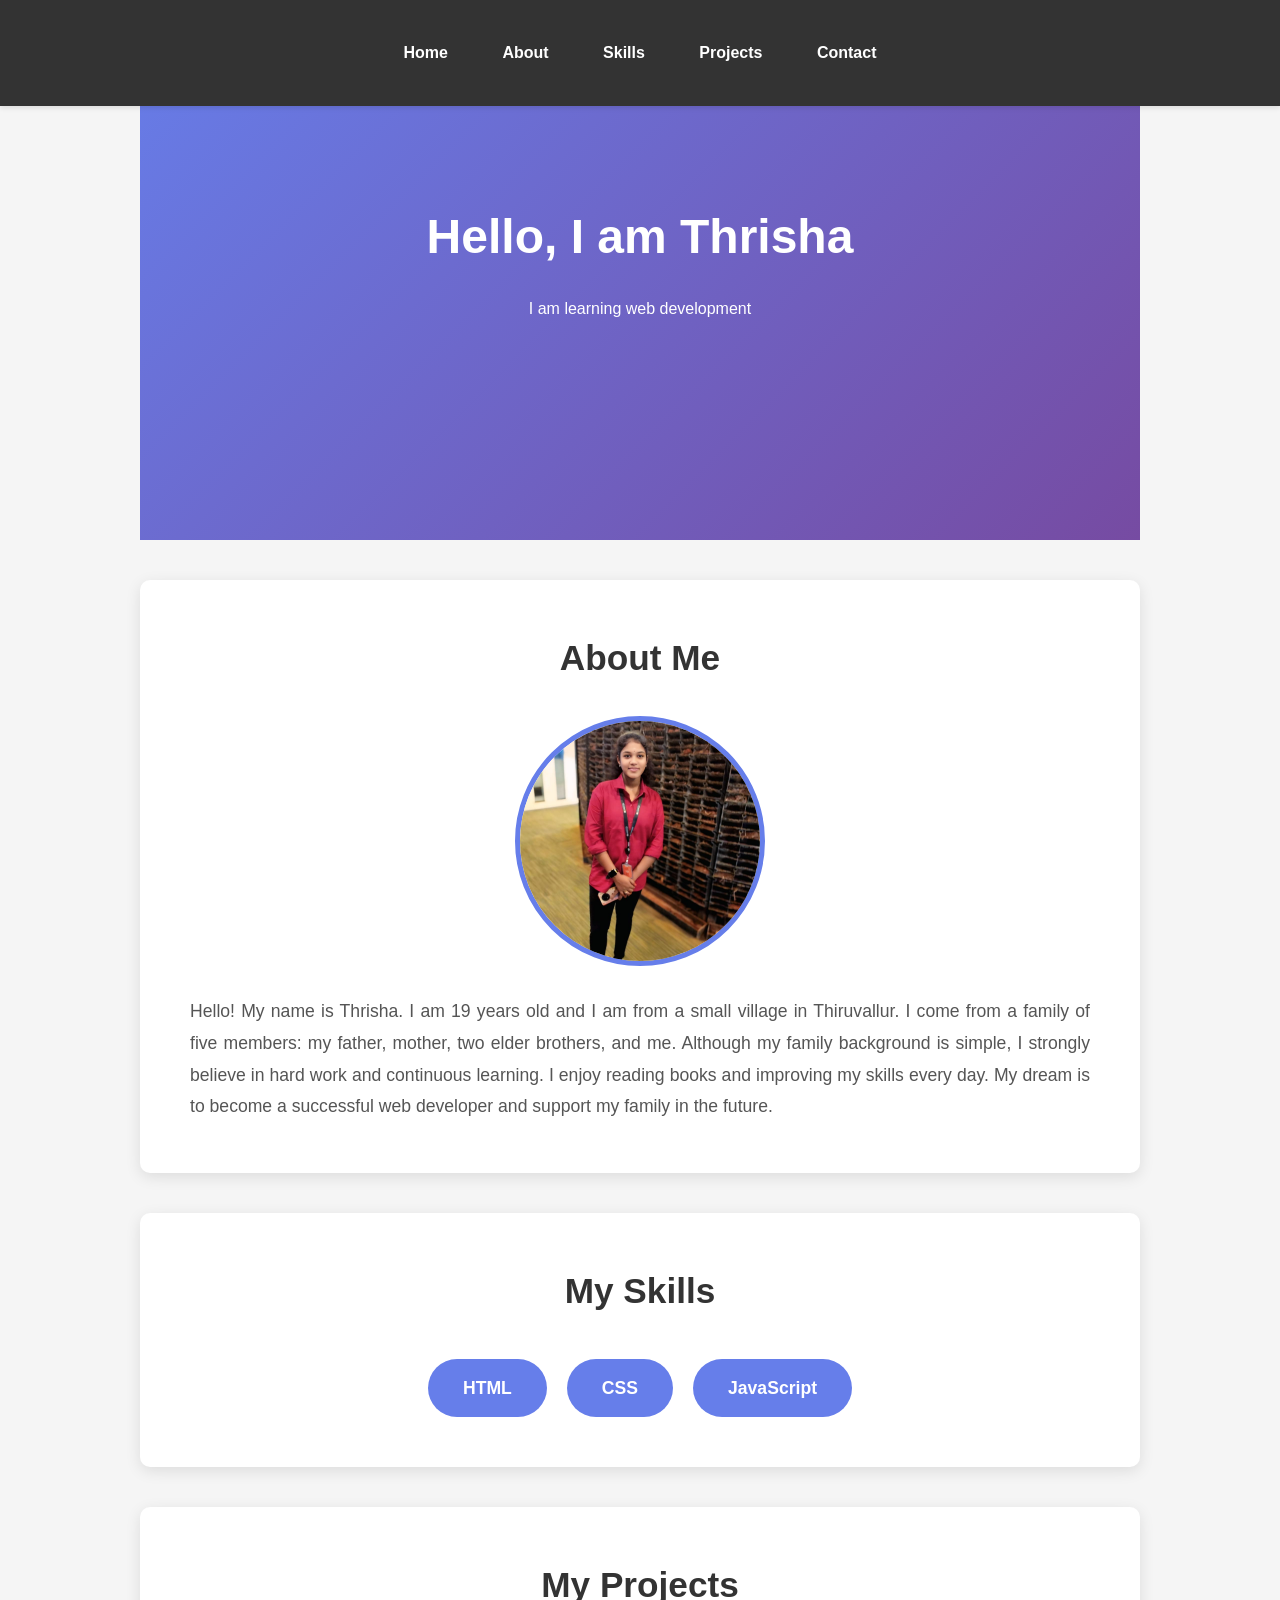
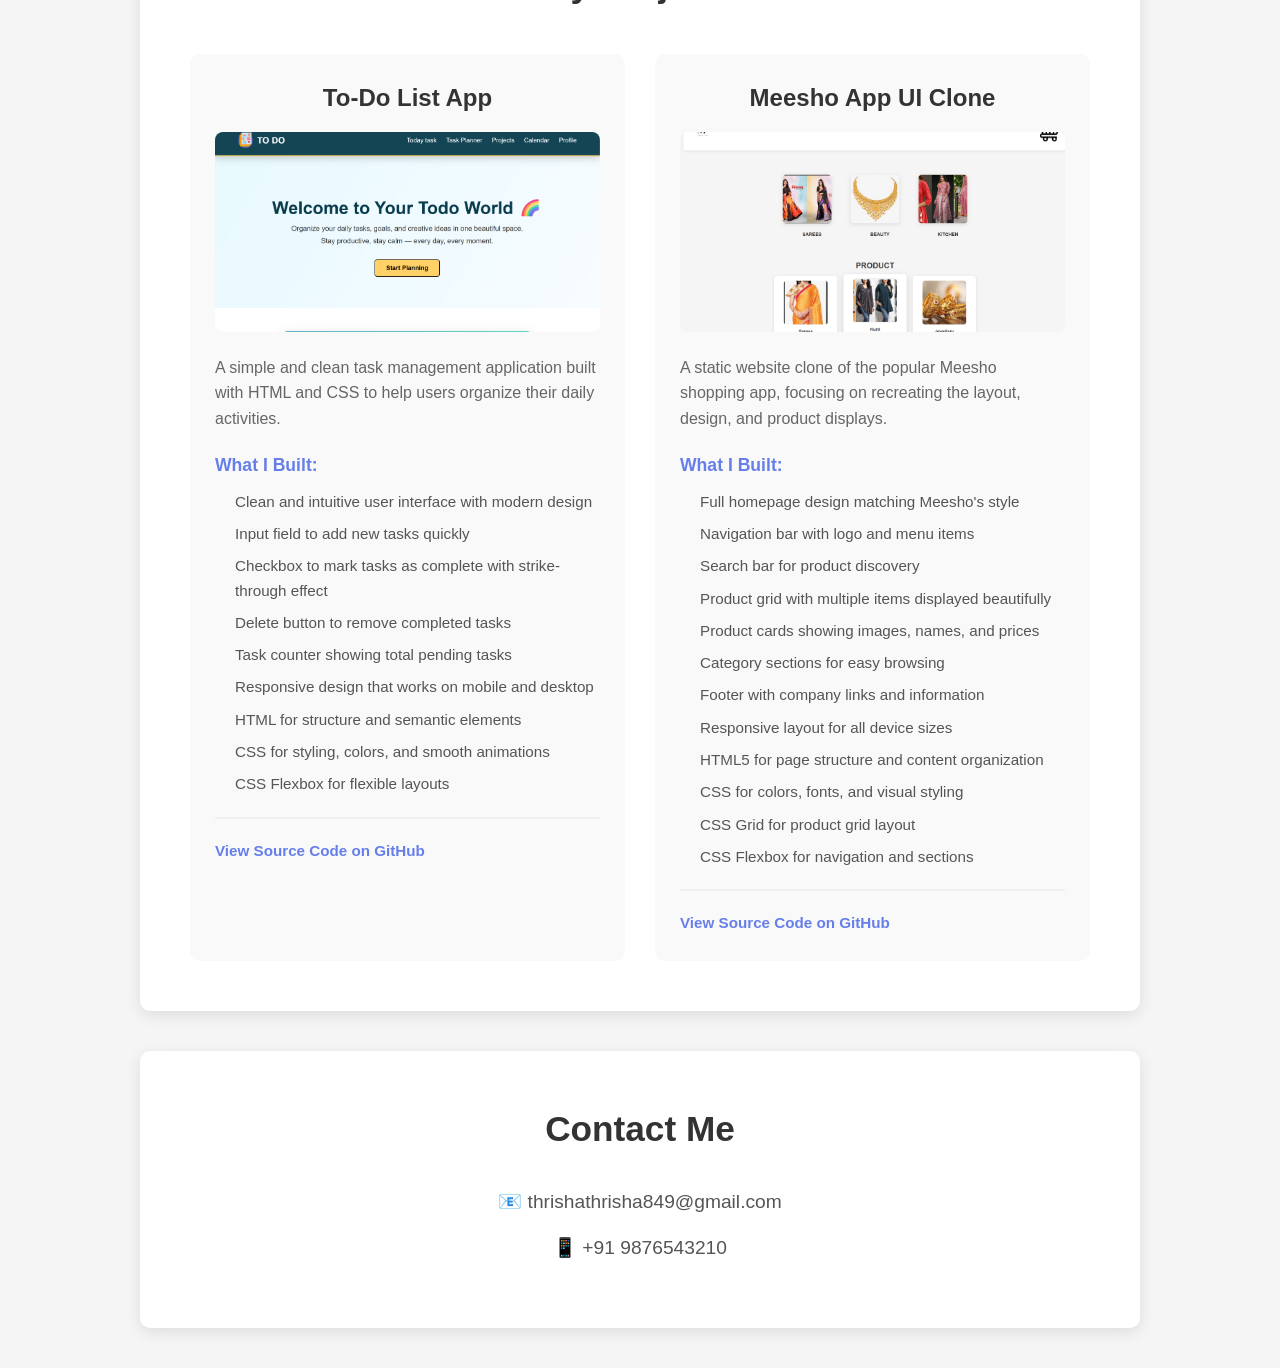
==== index.html @ 31a0c490 "first commit" ====
<!DOCTYPE html>
<html lang="en">
  <head>
    <meta charset="UTF-8" />
    <meta name="viewport" content="width=device-width, initial-scale=1.0" />
    <title>Thrisha's Portfolio</title>
    <link rel="stylesheet" href="./style.css" />
  </head>
  <body>
    <nav>
      <a href="#home">Home</a>
      <a href="#about">About</a>
      <a href="#skills">Skills</a>
      <a href="#projects">Projects</a>
      <a href="#contact">Contact</a>
    </nav>

    <section id="home">
      <h1>Hello, I am Thrisha</h1>
      <p>I am learning web development</p>
    </section>

    <section id="about">
      <h2>About Me</h2>
      <img class="image" src="./images/image.jpeg" alt="Thrisha's photo" />
      <p>
        Hello! My name is Thrisha. I am 19 years old and I am from a small
        village in Thiruvallur. I come from a family of five members: my father,
        mother, two elder brothers, and me. Although my family background is
        simple, I strongly believe in hard work and continuous learning. I enjoy
        reading books and improving my skills every day. My dream is to become a
        successful web developer and support my family in the future.
      </p>
    </section>

    <section id="skills">
      <h2>My Skills</h2>
      <div class="skills-box">
        <div class="skill">HTML</div>
        <div class="skill">CSS</div>
        <div class="skill">JavaScript</div>
      </div>
    </section>

    <section id="projects">
      <h2>My Projects</h2>
      <div class="projects-container">
        <div class="project-card">
          <h3>To-Do List App</h3>
          <img src="./images/project2.png" alt="To-Do List App" />
          <p>
            A simple and clean task management application built with HTML and
            CSS to help users organize their daily activities.
          </p>

          <div class="project-description">
            <h4>What I Built:</h4>
            <ul>
              <li>Clean and intuitive user interface with modern design</li>
              <li>Input field to add new tasks quickly</li>
              <li>
                Checkbox to mark tasks as complete with strike-through effect
              </li>
              <li>Delete button to remove completed tasks</li>
              <li>Task counter showing total pending tasks</li>
              <li>Responsive design that works on mobile and desktop</li>

              <li>HTML for structure and semantic elements</li>
              <li>CSS for styling, colors, and smooth animations</li>
              <li>CSS Flexbox for flexible layouts</li>
            </ul>
          </div>

          <div class="project-links">
            <a
              href="https://github.com/thrishathrisha849-cyber/Project-TODO-list.git"
              target="_blank"
            >
              View Source Code on GitHub</a
            >
          </div>
        </div>

        <div class="project-card">
          <h3>Meesho App UI Clone</h3>
          <img src="./images/project3.png" alt="Meesho App UI Clone" />
          <p>
            A static website clone of the popular Meesho shopping app, focusing
            on recreating the layout, design, and product displays.
          </p>

          <div class="project-description">
            <h4>What I Built:</h4>
            <ul>
              <li>Full homepage design matching Meesho's style</li>
              <li>Navigation bar with logo and menu items</li>
              <li>Search bar for product discovery</li>
              <li>Product grid with multiple items displayed beautifully</li>
              <li>Product cards showing images, names, and prices</li>
              <li>Category sections for easy browsing</li>
              <li>Footer with company links and information</li>
              <li>Responsive layout for all device sizes</li>
              <li>HTML5 for page structure and content organization</li>
              <li>CSS for colors, fonts, and visual styling</li>
              <li>CSS Grid for product grid layout</li>
              <li>CSS Flexbox for navigation and sections</li>
            </ul>
          </div>

          <div class="project-links">
            <a
              href="https://github.com/thrishathrisha849-cyber/static-webpage.git"
              target="_blank"
            >
              View Source Code on GitHub</a
            >
          </div>
        </div>
      </div>
    </section>

    <section id="contact">
      <h2>Contact Me</h2>
      <p>📧 thrishathrisha849@gmail.com</p>
      <p>📱 +91 9876543210</p>
    </section>
  </body>
</html>
---- style.css ----
* {
  margin: 0;
  padding: 0;
  box-sizing: border-box;
  scroll-behavior: smooth;
}

body {
  font-family: Arial, sans-serif;
  background-color: #f5f5f5;
  color: #333;
  line-height: 1.6;
}

nav {
  background-color: #333;
  padding: 40px 0;
  position: fixed;
  top: 0;
  width: 100%;
  z-index: 1000;
  text-align: center;
  box-shadow: 0 2px 5px rgba(0, 0, 0, 0.1);
}

nav a {
  color: #fff;
  margin: 0 25px;
  text-decoration: none;
  font-weight: 600;
  font-size: 16px;
  transition: color 0.3s;
}

nav a:hover {
  color: #4caf50;
}

section {
  padding: 80px 20px;
  max-width: 1000px;
  margin: 0 auto;
}

#home {
  min-height: 60vh;
  display: flex;
  flex-direction: column;
  justify-content: center;
  align-items: center;
  text-align: center;
  background: linear-gradient(135deg, #667eea 0%, #764ba2 100%);
  color: white;
  margin-top: 0;
  padding-top: 60px;
}

#home h1 {
  font-size: 3rem;
  margin-bottom: 20px;
}

#about {
  background: white;
  border-radius: 10px;
  padding: 50px;
  margin-top: 40px;
  box-shadow: 0 4px 15px rgba(0, 0, 0, 0.1);
}

#about h2 {
  font-size: 2.2rem;
  color: #333;
  margin-bottom: 30px;
  text-align: center;
}

.image {
  width: 250px;
  height: 250px;
  border-radius: 50%;
  object-fit: cover;
  display: block;
  margin: 0 auto 30px;
  border: 5px solid #667eea;
}

#about p {
  font-size: 1.1rem;
  color: #555;
  text-align: justify;
  line-height: 1.8;
}

#skills {
  background: white;
  border-radius: 10px;
  padding: 50px;
  margin-top: 40px;
  text-align: center;
  box-shadow: 0 4px 15px rgba(0, 0, 0, 0.1);
}

#skills h2 {
  font-size: 2.2rem;
  color: #333;
  margin-bottom: 40px;
}

.skills-box {
  display: flex;
  gap: 20px;
  justify-content: center;
  flex-wrap: wrap;
}

.skill {
  background: #667eea;
  color: white;
  padding: 15px 35px;
  border-radius: 30px;
  font-size: 1.1rem;
  font-weight: 600;
  transition: transform 0.3s;
}

.skill:hover {
  transform: translateY(-5px);
  background: #764ba2;
}

#projects {
  background: white;
  border-radius: 10px;
  padding: 50px;
  margin-top: 40px;
  box-shadow: 0 4px 15px rgba(0, 0, 0, 0.1);
}

#projects h2 {
  font-size: 2.2rem;
  color: #333;
  margin-bottom: 40px;
  text-align: center;
}

.projects-container {
  display: grid;
  grid-template-columns: repeat(auto-fit, minmax(300px, 1fr));
  gap: 30px;
}

.project-card {
  background: #f9f9f9;
  padding: 25px;
  border-radius: 10px;
  text-align: center;
  transition: transform 0.3s, box-shadow 0.3s;
}

.project-card:hover {
  transform: translateY(-10px);
  box-shadow: 0 8px 20px rgba(0, 0, 0, 0.15);
}

.project-card h3 {
  font-size: 1.5rem;
  color: #333;
  margin-bottom: 15px;
}

.project-card img {
  width: 100%;
  height: 200px;
  object-fit: cover;
  border-radius: 8px;
  margin-bottom: 15px;
}

.project-card p {
  color: #666;
  font-size: 1rem;
  margin-bottom: 15px;
  line-height: 1.6;
  text-align: left;
}

.project-description {
  text-align: left;
  margin-top: 20px;
}

.project-description h4 {
  color: #667eea;
  font-size: 1.1rem;
  margin-bottom: 10px;
  margin-top: 15px;
}

.project-description ul {
  list-style: none;
  padding: 0;
  margin-bottom: 15px;
}

.project-description ul li {
  color: #555;
  font-size: 0.95rem;
  margin-bottom: 8px;
  padding-left: 20px;
  position: relative;
}

.project-description ul li::before {
  /* content: "✓"; */
  color: #667eea;
  font-weight: bold;
  position: absolute;
  left: 0;
}

.project-links {
  display: flex;
  gap: 20px;
  margin-top: 20px;
  padding-top: 20px;
  border-top: 2px solid #f0f0f0;
}

.project-links a {
  color: #667eea;
  text-decoration: none;
  font-weight: 600;
  font-size: 0.95rem;
  transition: color 0.3s;
}

.project-links a:hover {
  color: #764ba2;
}

#contact {
  background: white;
  border-radius: 10px;
  padding: 50px;
  margin-top: 40px;
  margin-bottom: 40px;
  text-align: center;
  box-shadow: 0 4px 15px rgba(0, 0, 0, 0.1);
}

#contact h2 {
  font-size: 2.2rem;
  color: #333;
  margin-bottom: 30px;
}

#contact p {
  font-size: 1.2rem;
  color: #555;
  margin: 15px 0;
}

@media (max-width: 768px) {
  #home h1 {
    font-size: 2rem;
  }

  #home p {
    font-size: 1.1rem;
  }

  .image {
    width: 200px;
    height: 200px;
  }

  section {
    padding: 60px 15px;
  }

  #about,
  #skills,
  #projects,
  #contact {
    padding: 30px 20px;
  }

  nav a {
    margin: 0 10px;
    font-size: 14px;
  }

  .projects-container {
    grid-template-columns: 1fr;
  }
}
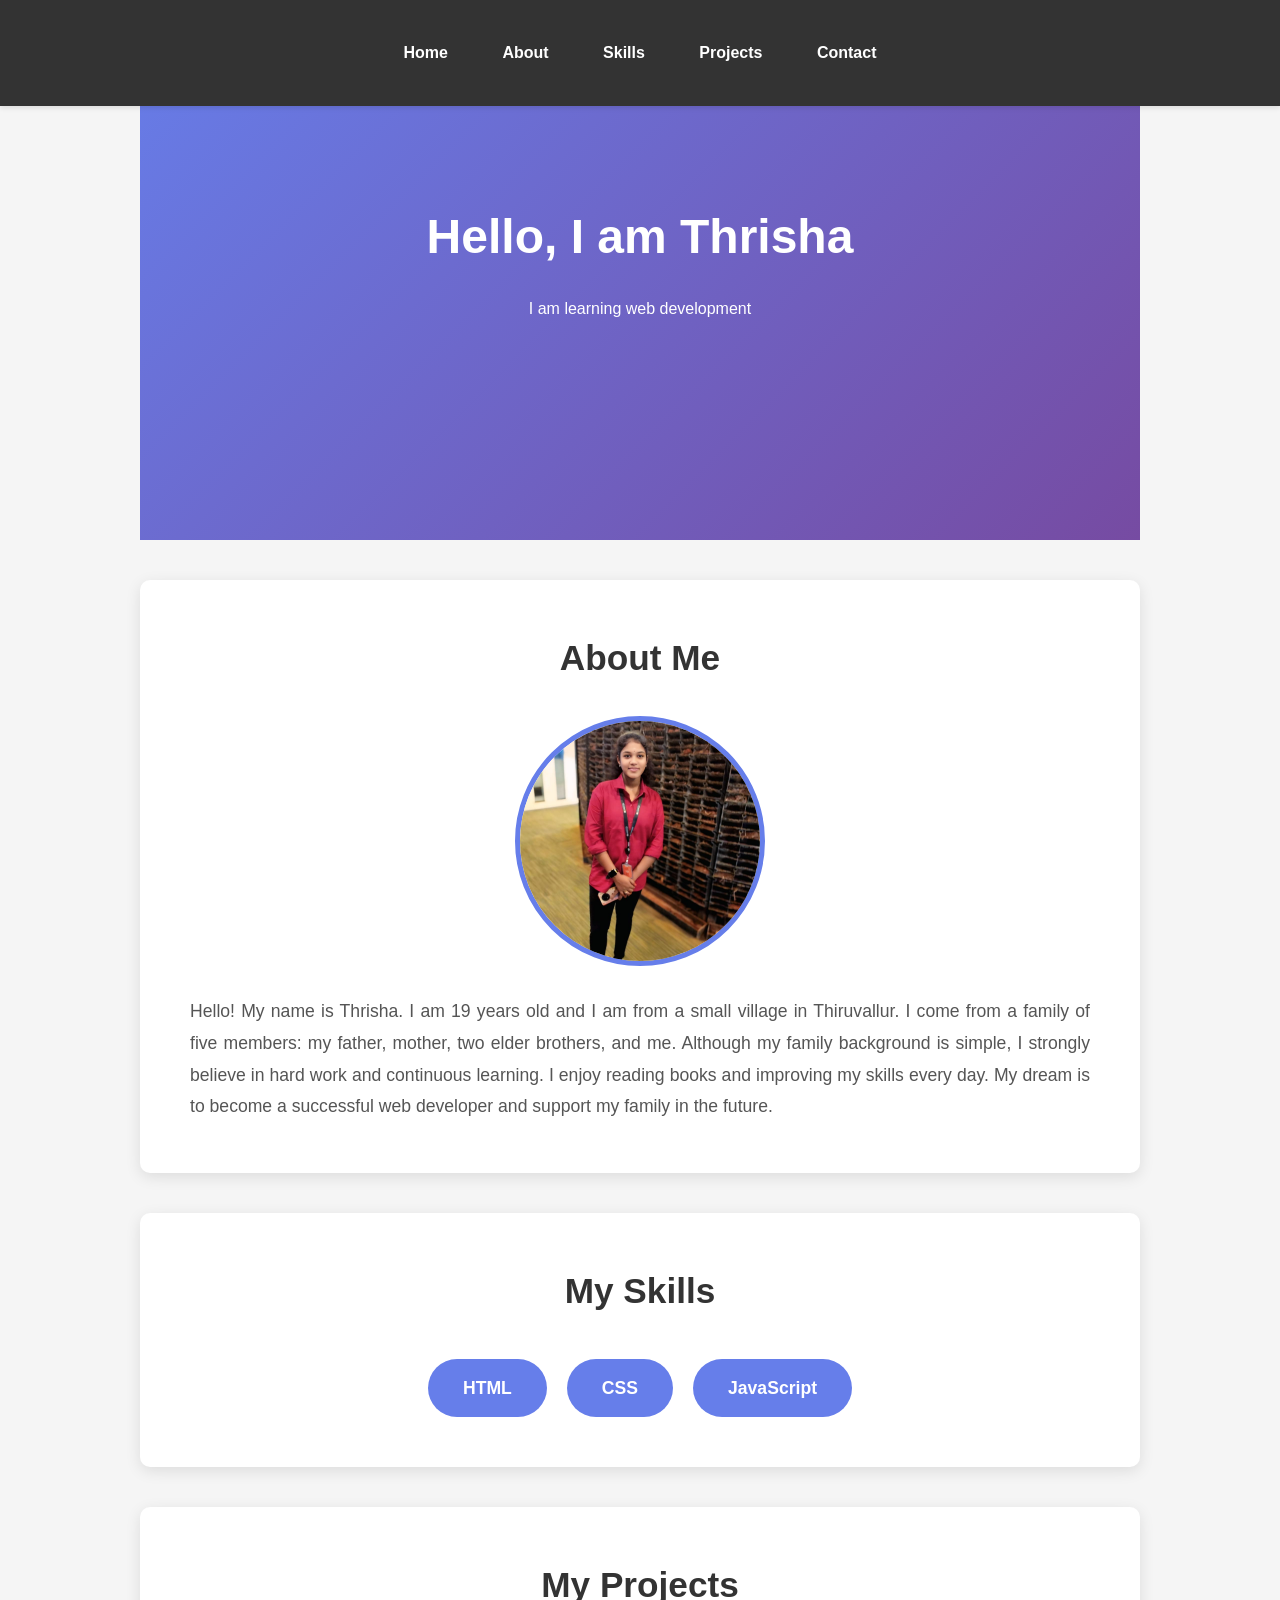
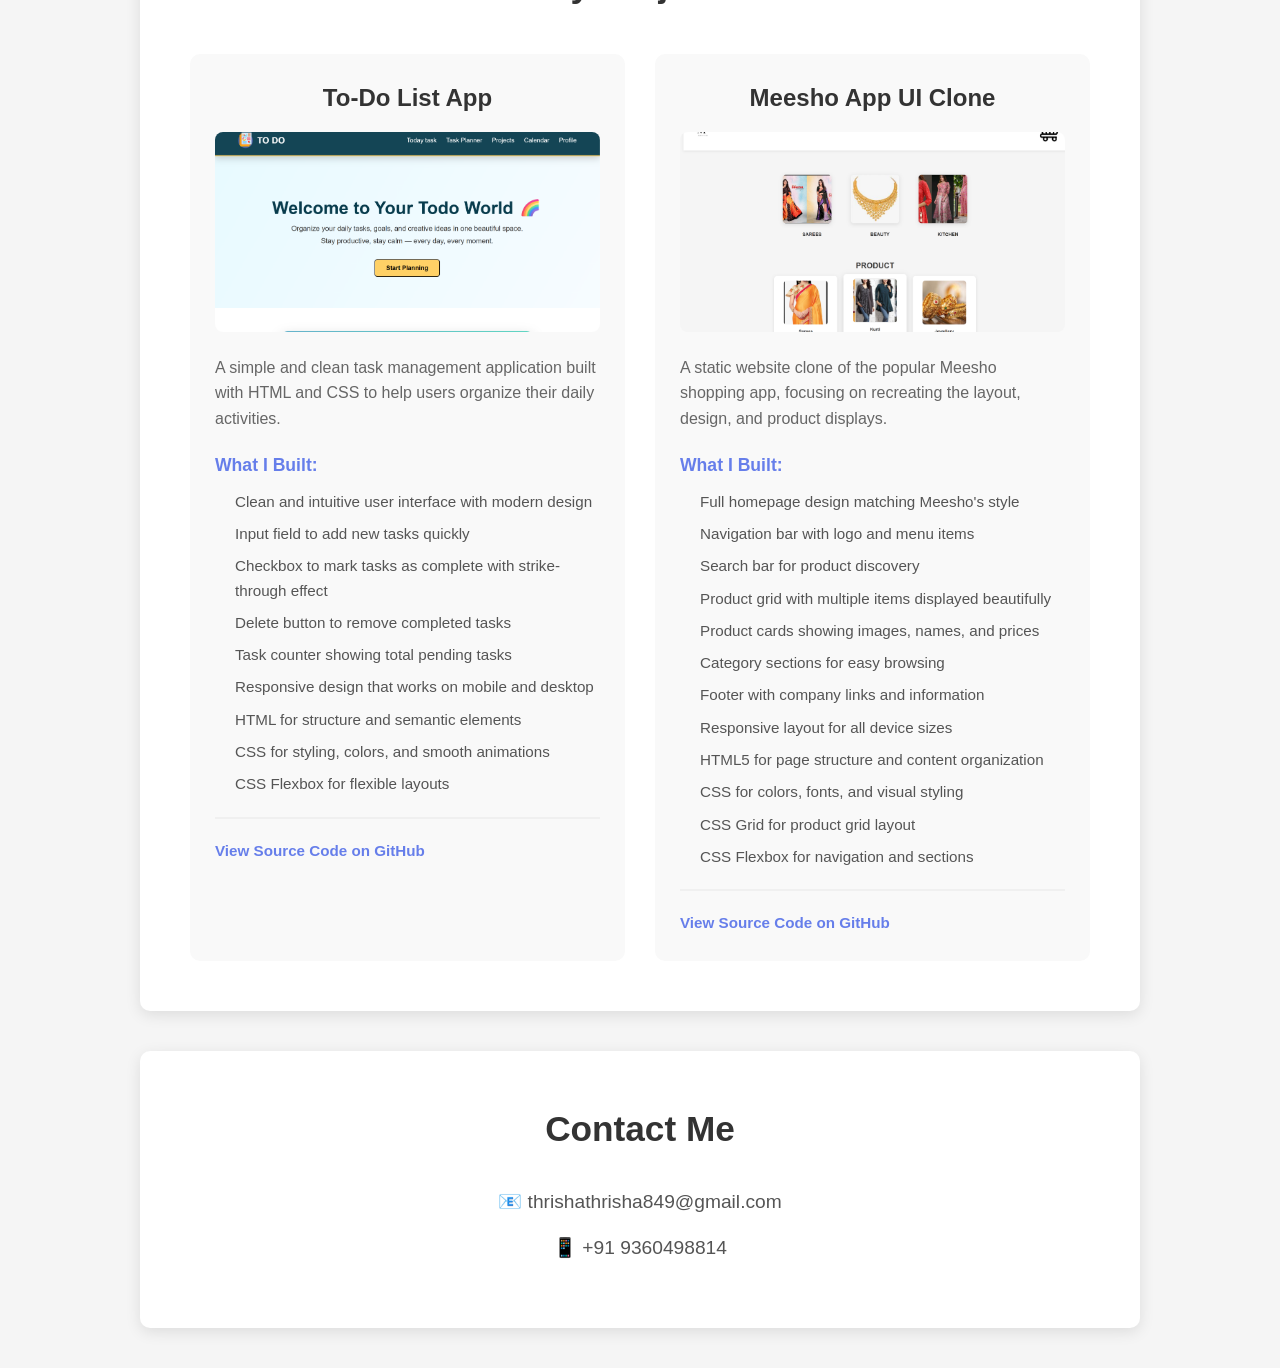
==== commit 8ca6cf01: "path changing in other folder" ====
--- a/index.html
+++ b/index.html
@@ -122,7 +122,7 @@
     <section id="contact">
       <h2>Contact Me</h2>
       <p>📧 thrishathrisha849@gmail.com</p>
-      <p>📱 +91 9876543210</p>
+      <p>📱 +91 9360498814</p>
     </section>
   </body>
 </html>
--- a/style.css
+++ b/style.css
@@ -1,3 +1,111 @@
+/* 
+body {
+  font-family: Arial, sans-serif;
+  background-color: #f2f2f2;
+  margin: 0;
+  padding-top: 90px;
+  text-align: center;
+  color: #333;
+}
+
+
+nav {
+  background-color: #2f2f2f;
+  padding: 40px 0;
+  position: fixed;
+  top: 0;
+  width: 100%;
+}
+
+nav a {
+  color: #ffffff;
+  margin: 0 15px;
+  text-decoration: none;
+  font-weight: bold;
+}
+
+nav a:hover {
+  color: #dddddd;
+}
+
+  
+.image{
+border-radius:20px;
+height:200px ;
+}
+
+section {
+  background-color: #ffffff;
+  margin: 40px auto;
+  padding: 30px;
+  width: 80%;
+  border-radius: 8px;
+  box-shadow: 0 4px 10px rgba(0,0,0,0.1);
+}
+
+h1, h2 {
+  color: #222;
+}
+
+.skills-box {
+  display: flex;
+  justify-content: center;
+  gap: 15px;
+  margin-top: 20px;
+}
+
+.skill {
+  background-color: #e0e0e0;
+  padding: 10px 20px;
+  border-radius: 20px;
+  font-weight: bold;
+}
+
+ button a{
+ text-decoration: none;
+ color:white;
+  
+}
+button{
+  background-color: black;
+  padding: 15px;
+  width: 300px;
+} 
+
+
+.project-card {
+  margin-top: 22px;
+  grid-template-rows: auto;
+
+}
+
+.project-card img {
+  width: 100%;
+  height: auto;
+  border-radius: 8px;
+}
+
+#contact p {
+  margin: 5px 0;
+}
+.profile-img {
+  width: 150px;     
+  height: 150px;
+  border-radius: 50px; 
+  object-fit: cover;
+  margin-bottom: 15px;
+
+}
+.project-card img {
+  width: 100%;
+  max-width: 400px;  
+  height: auto;
+  border-radius: 50px;
+} */
+
+
+
+
 * {
   margin: 0;
   padding: 0;
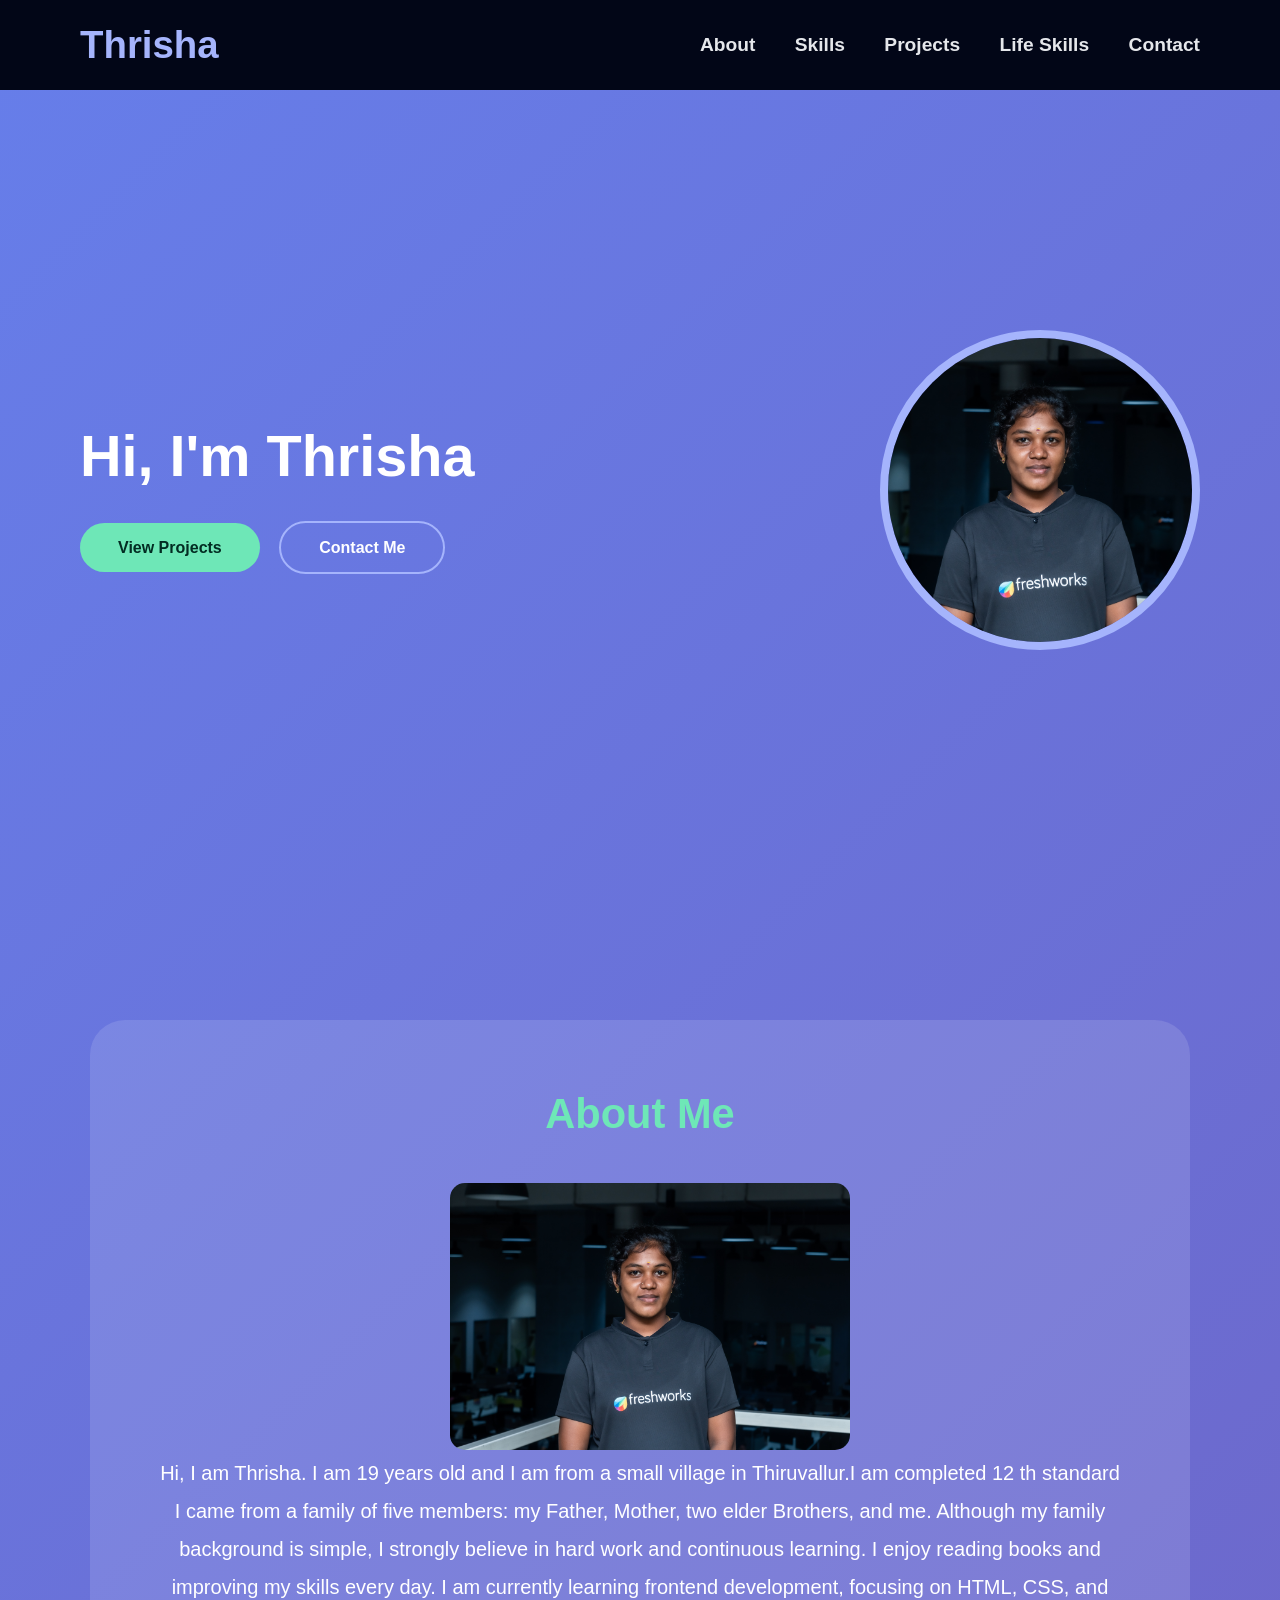
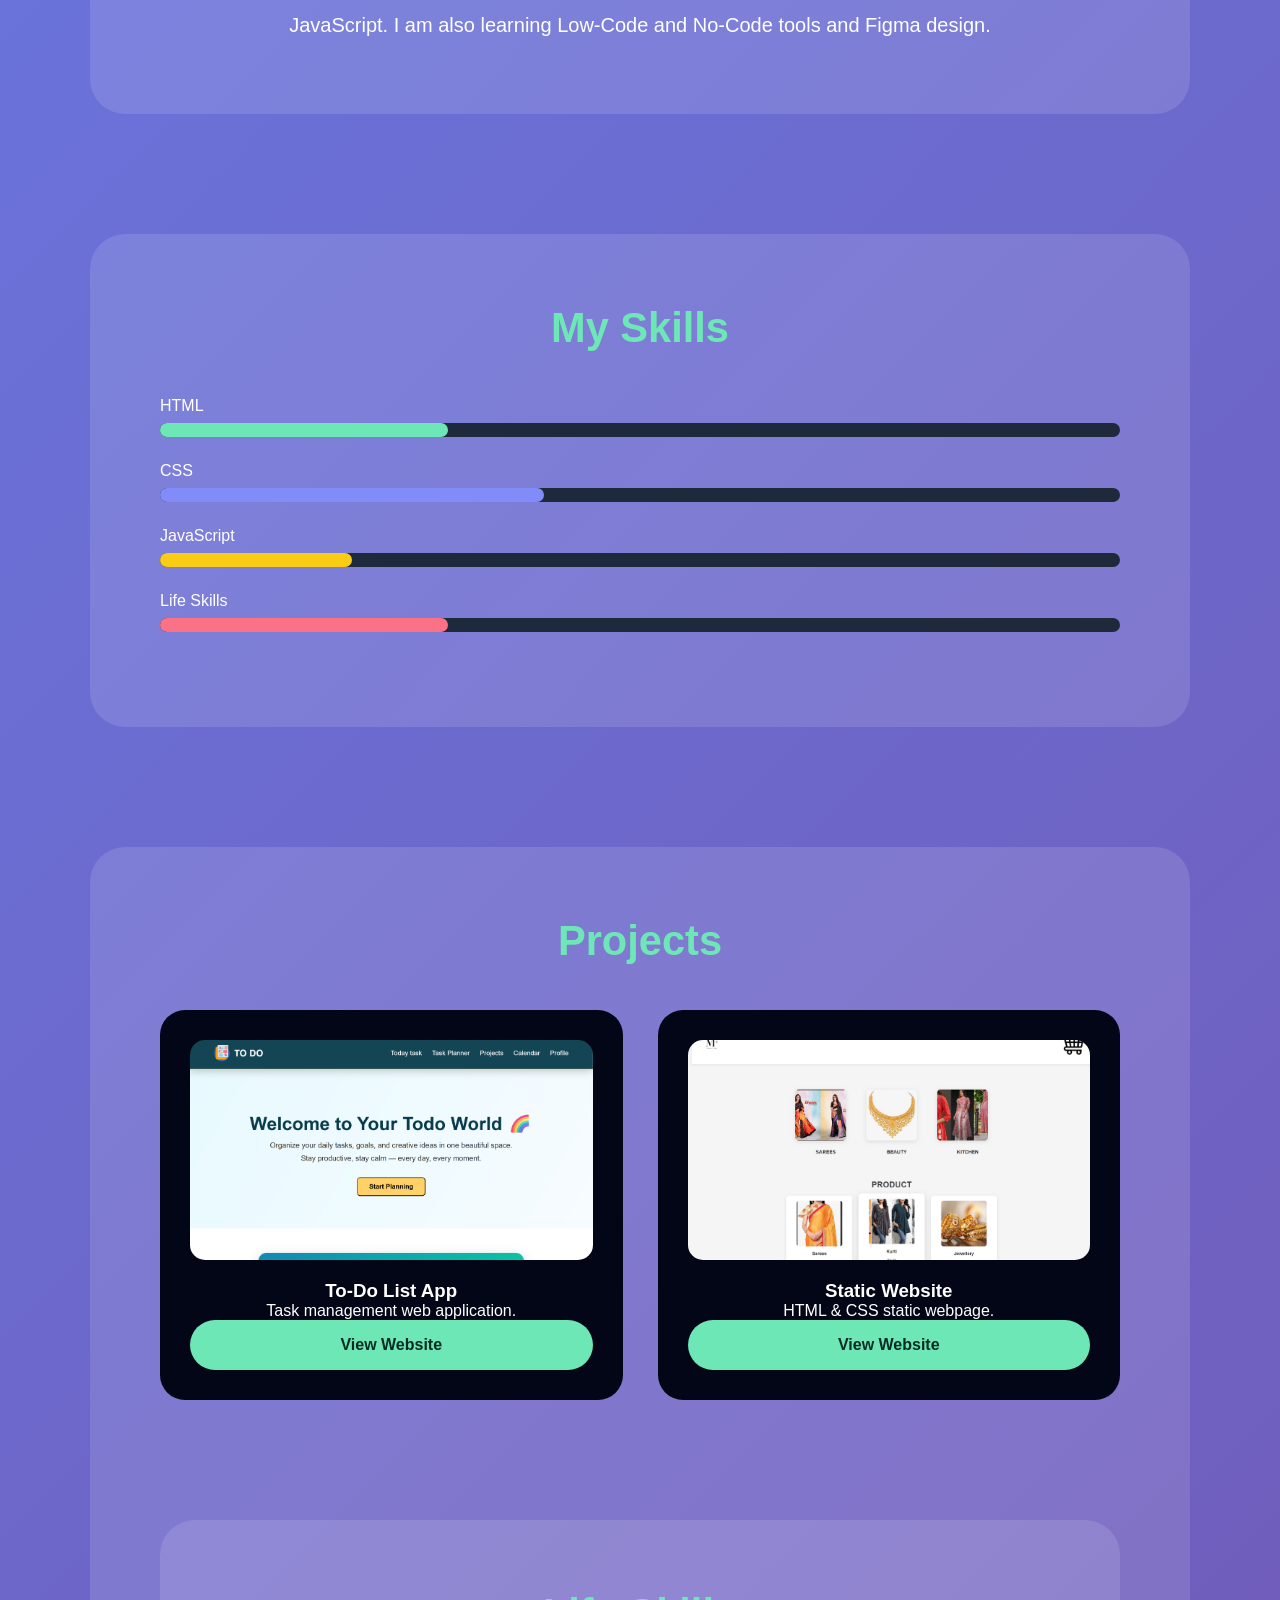
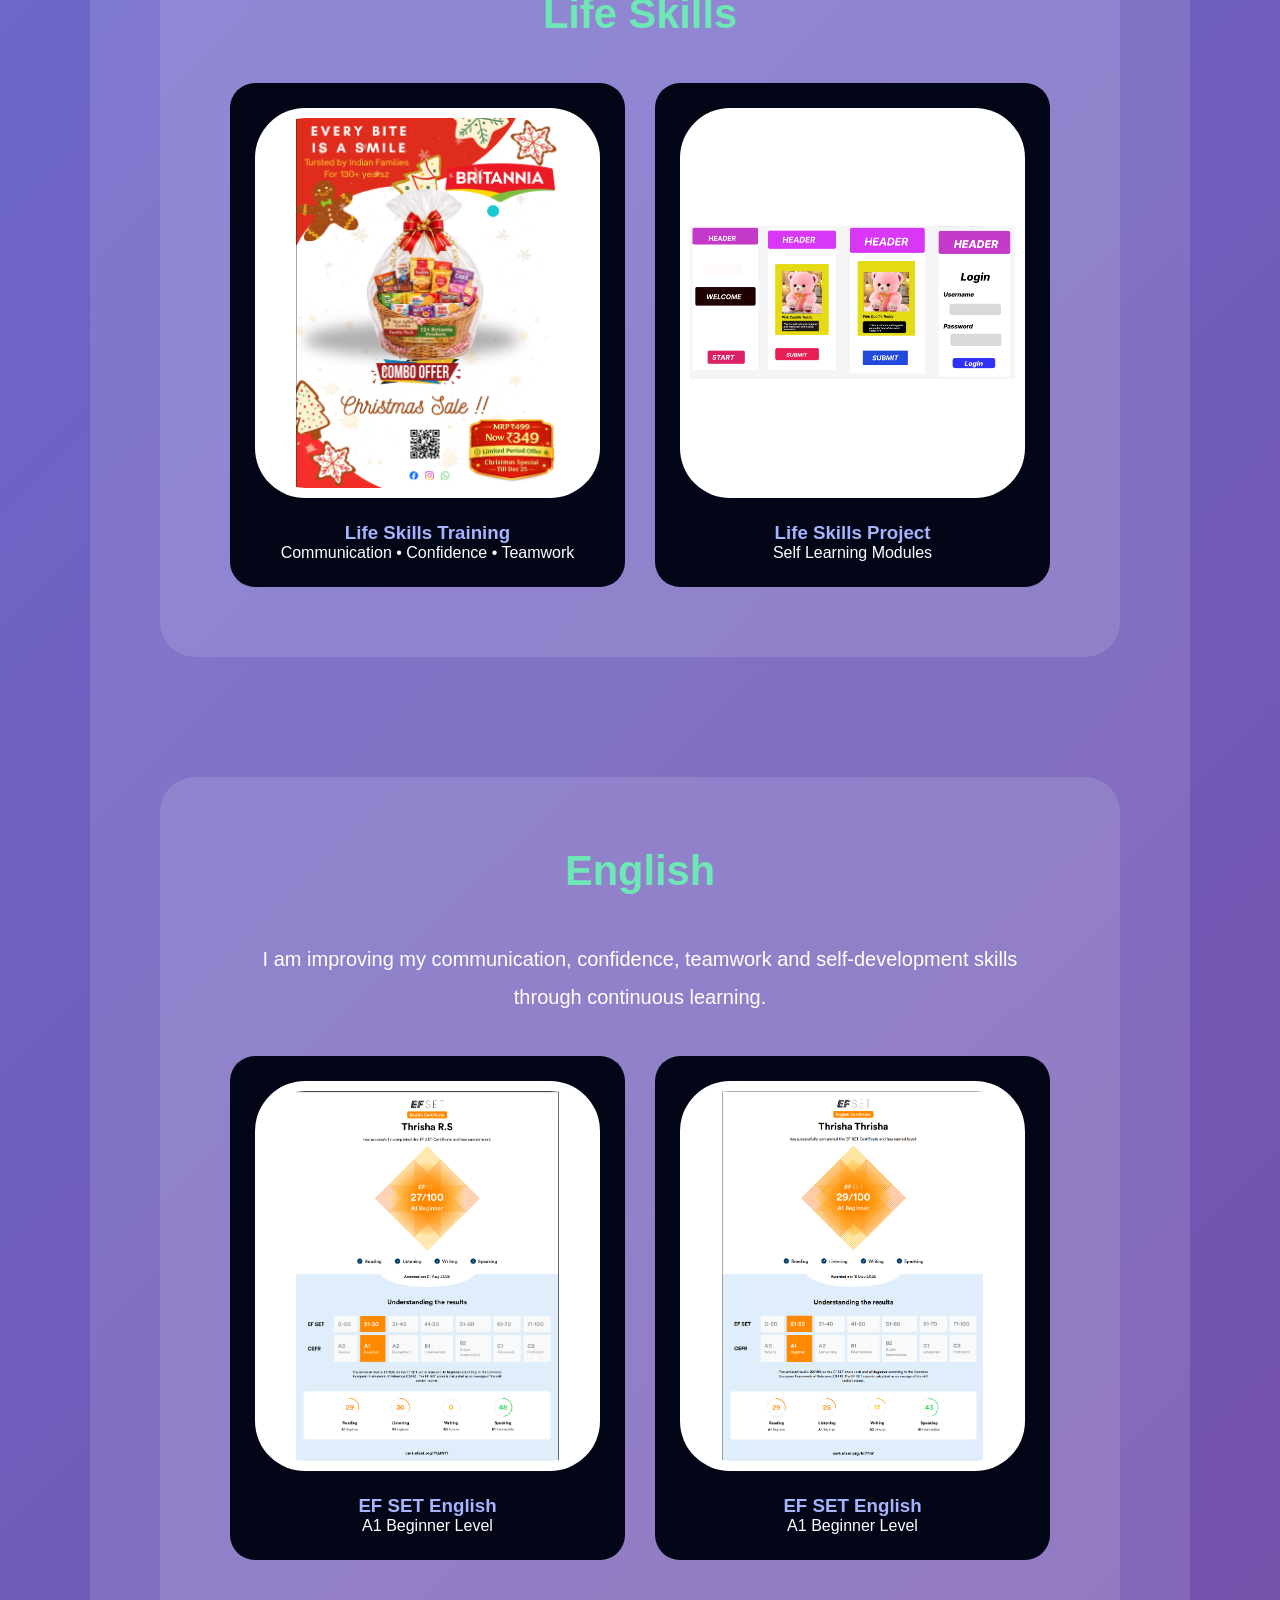
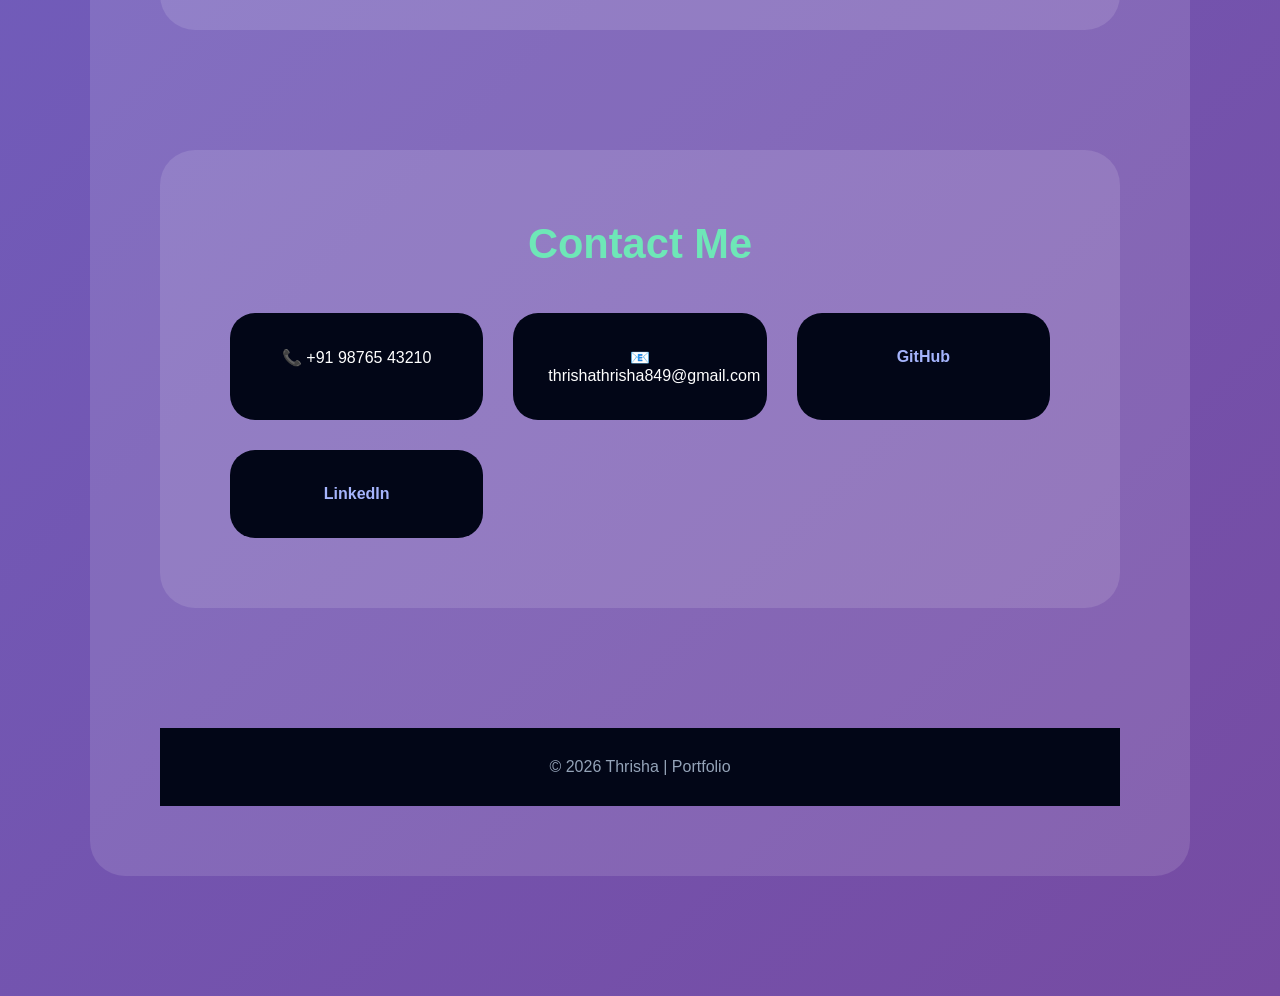
==== commit 6d2a4bac: "added image" ====
--- a/index.html
+++ b/index.html
@@ -3,126 +3,163 @@
   <head>
     <meta charset="UTF-8" />
     <meta name="viewport" content="width=device-width, initial-scale=1.0" />
-    <title>Thrisha's Portfolio</title>
-    <link rel="stylesheet" href="./style.css" />
+    <title>Thrisha Portfolio</title>
+    <link rel="stylesheet" href="style.css" />
   </head>
+
   <body>
-    <nav>
-      <a href="#home">Home</a>
-      <a href="#about">About</a>
-      <a href="#skills">Skills</a>
-      <a href="#projects">Projects</a>
-      <a href="#contact">Contact</a>
-    </nav>
+    <header>
+      <h2>Thrisha</h2>
+      <nav>
+        <a href="#about">About</a>
+        <a href="#skills">Skills</a>
+        <a href="#projects">Projects</a>
+        <a href="#life-skills">Life Skills</a>
+        <a href="#contact">Contact</a>
+      </nav>
+    </header>
 
-    <section id="home">
-      <h1>Hello, I am Thrisha</h1>
-      <p>I am learning web development</p>
+    <section class="hero">
+      <div class="hero-text">
+        <h1>Hi, I'm Thrisha</h1>
+        <a href="#projects" class="btn btn-primary">View Projects</a>
+        <a href="#contact" class="btn btn-secondary">Contact Me</a>
+      </div>
+      <img src="./images/my photo.jpg" alt="Thrisha Profile" />
     </section>
 
-    <section id="about">
+    <section class="section" id="about">
       <h2>About Me</h2>
-      <img class="image" src="./images/image.jpeg" alt="Thrisha's photo" />
-      <p>
-        Hello! My name is Thrisha. I am 19 years old and I am from a small
-        village in Thiruvallur. I come from a family of five members: my father,
-        mother, two elder brothers, and me. Although my family background is
-        simple, I strongly believe in hard work and continuous learning. I enjoy
-        reading books and improving my skills every day. My dream is to become a
-        successful web developer and support my family in the future.
-      </p>
-    </section>
 
-    <section id="skills">
-      <h2>My Skills</h2>
-      <div class="skills-box">
-        <div class="skill">HTML</div>
-        <div class="skill">CSS</div>
-        <div class="skill">JavaScript</div>
+      <div class="about-container">
+        <img src="./images/my photo.jpg" alt="About Thrisha" width="400" />
+
+        <p class="about">
+          Hi, I am Thrisha. I am 19 years old and I am from a small
+          village in Thiruvallur.I am completed 12 th standard I came from a
+          family of five members: my Father, Mother, two elder Brothers, and me.
+          Although my family background is simple, I strongly believe in hard
+          work and continuous learning. I enjoy reading books and improving my
+          skills every day. I am currently learning frontend development,
+          focusing on HTML, CSS, and JavaScript. I am also learning Low-Code and
+          No-Code tools and Figma design. 
+        </p>
       </div>
     </section>
 
-    <section id="projects">
-      <h2>My Projects</h2>
-      <div class="projects-container">
-        <div class="project-card">
+    <section class="section" id="skills">
+      <h2>My Skills</h2>
+
+      <div class="skill">
+        <span>HTML</span>
+        <div class="bar"><div class="fill html"></div></div>
+      </div>
+
+      <div class="skill">
+        <span>CSS</span>
+        <div class="bar"><div class="fill css"></div></div>
+      </div>
+
+      <div class="skill">
+        <span>JavaScript</span>
+        <div class="bar"><div class="fill js"></div></div>
+      </div>
+
+      <div class="skill">
+        <span>Life Skills</span>
+        <div class="bar"><div class="fill life"></div></div>
+      </div>
+    </section>
+
+    <section class="section" id="projects">
+      <h2>Projects</h2>
+
+      <div class="projects">
+        <div class="project">
+          <img src="./images/project2.png" alt="To Do App" />
           <h3>To-Do List App</h3>
-          <img src="./images/project2.png" alt="To-Do List App" />
-          <p>
-            A simple and clean task management application built with HTML and
-            CSS to help users organize their daily activities.
-          </p>
+          <p>Task management web application.</p>
+          <a
+            href="https://thrishathrisha849-cyber.github.io/Project-TODO-list/"
+            target="_blank"
+            class="btn btn-primary"
+            >View Website</a
+          >
+        </div>
 
-          <div class="project-description">
-            <h4>What I Built:</h4>
-            <ul>
-              <li>Clean and intuitive user interface with modern design</li>
-              <li>Input field to add new tasks quickly</li>
-              <li>
-                Checkbox to mark tasks as complete with strike-through effect
-              </li>
-              <li>Delete button to remove completed tasks</li>
-              <li>Task counter showing total pending tasks</li>
-              <li>Responsive design that works on mobile and desktop</li>
+        <div class="project">
+          <img src="./images/project1.png" alt="Static Website" />
+          <h3>Static Website</h3>
+          <p>HTML & CSS static webpage.</p>
+          <a
+            href="https://thrishathrisha849-cyber.github.io/static-webpage/"
+            target="_blank"
+            class="btn btn-primary"
+            >View Website</a
+          >
+        </div>
+      </div>
 
-              <li>HTML for structure and semantic elements</li>
-              <li>CSS for styling, colors, and smooth animations</li>
-              <li>CSS Flexbox for flexible layouts</li>
-            </ul>
+      <section class="section" id="life-skills">
+        <h2>Life Skills</h2>
+        <div class="life-certificates">
+          <div class="life-card">
+            <img src="./images/poster.png" alt="Britannia Life Skills Poster" />
+            <h3>Life Skills Training</h3>
+            <p>Communication • Confidence • Teamwork</p>
+          </div>
+          <div class="life-card">
+            <img src="./images/Figma.png" alt="Figma" height="1000" />
+            <h3>Life Skills Project</h3>
+            <p>Self Learning Modules</p>
+          </div>
+        </div>
+      </section>
+
+      <section class="section" id="life-skills">
+        <h2>English</h2>
+
+        <p class="about">
+          I am improving my communication, confidence, teamwork and
+          self-development skills through continuous learning.
+        </p>
+        <div class="life-certificates">
+          <div class="life-card">
+            <img src="./images/english 1.png" alt="EF SET Certificate 1" />
+            <h3>EF SET English</h3>
+            <p>A1 Beginner Level</p>
           </div>
 
-          <div class="project-links">
+          <div class="life-card">
+            <img src="./images/english 2.png" alt="EF SET Certificate 2" />
+            <h3>EF SET English</h3>
+            <p>A1 Beginner Level</p>
+          </div>
+        </div>
+      </section>
+
+      <section class="section" id="contact">
+        <h2>Contact Me</h2>
+
+        <div class="contact-grid">
+          <div class="contact-card">📞 +91 98765 43210</div>
+          <div class="contact-card">📧 thrishathrisha849@gmail.com</div>
+          <div class="contact-card">
+            <a href="https://github.com/thrishathrisha849-cyber" target="_blank"
+              >GitHub</a
+            >
+          </div>
+          <div class="contact-card">
             <a
-              href="https://github.com/thrishathrisha849-cyber/Project-TODO-list.git"
+              href="https://www.linkedin.com/in/thrisha-thrisha-bb4911375/"
               target="_blank"
-            >
-              View Source Code on GitHub</a
+              >LinkedIn</a
             >
           </div>
         </div>
+      </section>
 
-        <div class="project-card">
-          <h3>Meesho App UI Clone</h3>
-          <img src="./images/project3.png" alt="Meesho App UI Clone" />
-          <p>
-            A static website clone of the popular Meesho shopping app, focusing
-            on recreating the layout, design, and product displays.
-          </p>
-
-          <div class="project-description">
-            <h4>What I Built:</h4>
-            <ul>
-              <li>Full homepage design matching Meesho's style</li>
-              <li>Navigation bar with logo and menu items</li>
-              <li>Search bar for product discovery</li>
-              <li>Product grid with multiple items displayed beautifully</li>
-              <li>Product cards showing images, names, and prices</li>
-              <li>Category sections for easy browsing</li>
-              <li>Footer with company links and information</li>
-              <li>Responsive layout for all device sizes</li>
-              <li>HTML5 for page structure and content organization</li>
-              <li>CSS for colors, fonts, and visual styling</li>
-              <li>CSS Grid for product grid layout</li>
-              <li>CSS Flexbox for navigation and sections</li>
-            </ul>
-          </div>
-
-          <div class="project-links">
-            <a
-              href="https://github.com/thrishathrisha849-cyber/static-webpage.git"
-              target="_blank"
-            >
-              View Source Code on GitHub</a
-            >
-          </div>
-        </div>
-      </div>
-    </section>
-
-    <section id="contact">
-      <h2>Contact Me</h2>
-      <p>📧 thrishathrisha849@gmail.com</p>
-      <p>📱 +91 9360498814</p>
+      <footer>© 2026 Thrisha | Portfolio</footer>
     </section>
   </body>
 </html>
--- a/style.css
+++ b/style.css
@@ -1,405 +1,294 @@
-/* 
-body {
-  font-family: Arial, sans-serif;
-  background-color: #f2f2f2;
-  margin: 0;
-  padding-top: 90px;
-  text-align: center;
-  color: #333;
-}
-
-
-nav {
-  background-color: #2f2f2f;
-  padding: 40px 0;
-  position: fixed;
-  top: 0;
-  width: 100%;
-}
-
-nav a {
-  color: #ffffff;
-  margin: 0 15px;
-  text-decoration: none;
-  font-weight: bold;
-}
-
-nav a:hover {
-  color: #dddddd;
-}
-
-  
-.image{
-border-radius:20px;
-height:200px ;
-}
-
-section {
-  background-color: #ffffff;
-  margin: 40px auto;
-  padding: 30px;
-  width: 80%;
-  border-radius: 8px;
-  box-shadow: 0 4px 10px rgba(0,0,0,0.1);
-}
-
-h1, h2 {
-  color: #222;
-}
-
-.skills-box {
-  display: flex;
-  justify-content: center;
-  gap: 15px;
-  margin-top: 20px;
-}
-
-.skill {
-  background-color: #e0e0e0;
-  padding: 10px 20px;
-  border-radius: 20px;
-  font-weight: bold;
-}
-
- button a{
- text-decoration: none;
- color:white;
-  
-}
-button{
-  background-color: black;
-  padding: 15px;
-  width: 300px;
-} 
-
-
-.project-card {
-  margin-top: 22px;
-  grid-template-rows: auto;
-
-}
-
-.project-card img {
-  width: 100%;
-  height: auto;
-  border-radius: 8px;
-}
-
-#contact p {
-  margin: 5px 0;
-}
-.profile-img {
-  width: 150px;     
-  height: 150px;
-  border-radius: 50px; 
-  object-fit: cover;
-  margin-bottom: 15px;
-
-}
-.project-card img {
-  width: 100%;
-  max-width: 400px;  
-  height: auto;
-  border-radius: 50px;
-} */
-
-
-
-
 * {
   margin: 0;
   padding: 0;
   box-sizing: border-box;
+  font-family: Poppins, Arial, sans-serif;
+}
+
+html {
   scroll-behavior: smooth;
 }
 
 body {
-  font-family: Arial, sans-serif;
-  background-color: #f5f5f5;
-  color: #333;
-  line-height: 1.6;
-}
-
-nav {
-  background-color: #333;
-  padding: 40px 0;
+  background: linear-gradient(135deg, #667eea, #764ba2);
+  color: #fff;
+}
+
+header {
   position: fixed;
   top: 0;
   width: 100%;
+  height: 90px;
+  background: #020617;
+  display: flex;
+  justify-content: space-between;
+  align-items: center;
+  padding: 0 80px;
   z-index: 1000;
-  text-align: center;
-  box-shadow: 0 2px 5px rgba(0, 0, 0, 0.1);
+}
+
+header h2 {
+  font-size: 2.4rem;
+  color: #a5b4fc;
 }
 
 nav a {
+  margin-left: 35px;
+  font-size: 1.2rem;
+  text-decoration: none;
+  color: #e5e7eb;
+  font-weight: 700;
+}
+
+nav a:hover {
+  color: #6ee7b7;
+}
+
+.hero {
+  min-height: 100vh;
+  padding: 160px 80px 80px;
+  display: flex;
+  justify-content: space-between;
+  align-items: center;
+  gap: 60px;
+}
+
+.hero h1 {
+  font-size: 3.6rem;
+  margin-bottom: 50px;
+}
+
+.hero img {
+  width: 320px;
+  height: 320px;
+  border-radius: 50%;
+  object-fit: cover;
+  border: 8px solid #a5b4fc;
+}
+
+.btn {
+  padding: 16px 38px;
+  border-radius: 40px;
+  text-decoration: none;
+  font-weight: 700;
+}
+
+.btn-primary {
+  background: #6ee7b7;
+  color: #022c22;
+}
+
+.btn-secondary {
+  border: 2px solid #a5b4fc;
   color: #fff;
-  margin: 0 25px;
-  text-decoration: none;
-  font-weight: 600;
-  font-size: 16px;
-  transition: color 0.3s;
-}
-
-nav a:hover {
-  color: #4caf50;
-}
-
-section {
-  padding: 80px 20px;
-  max-width: 1000px;
-  margin: 0 auto;
-}
-
-#home {
-  min-height: 60vh;
+  margin-left: 15px;
+}
+
+.section {
+  max-width: 1100px;
+  margin: 120px auto;
+  background: rgba(255, 255, 255, 0.12);
+  padding: 70px;
+  border-radius: 35px;
+}
+
+.section h2 {
+  text-align: center;
+  margin-bottom: 45px;
+  color: #6ee7b7;
+  font-size: 2.6rem;
+}
+
+.about {
+  text-align: center;
+  font-size: 1.25rem;
+  line-height: 1.9;
+}
+
+.skill {
+  margin-bottom: 25px;
+}
+
+.bar {
+  height: 14px;
+  background: #1e293b;
+  border-radius: 10px;
+  margin-top: 8px;
+}
+
+.fill {
+  height: 100%;
+  border-radius: 10px;
+}
+
+.html {
+  width: 30%;
+  background: #6ee7b7;
+}
+.css {
+  width: 40%;
+  background: #818cf8;
+}
+.js {
+  width: 20%;
+  background: #facc15;
+}
+.life {
+  width: 30%;
+  background: #fb7185;
+}
+
+.life-certificates {
+  display: grid;
+  grid-template-columns: repeat(auto-fit, minmax(260px, 1fr));
+  gap: 30px;
+  margin-top: 40px;
+}
+
+.life-card {
+  background: #020617;
+  padding: 25px;
+  border-radius: 25px;
+  text-align: center;
+}
+
+.life-card img {
+  width: 100%;
+  max-height: 320px;
+  object-fit: contain;
+  background: #fff;
+  padding: 10px;
+  border-radius: 15px;
+  margin-bottom: 20px;
+}
+
+.life-card h3 {
+  color: #a5b4fc;
+}
+
+.projects {
+  display: grid;
+  grid-template-columns: repeat(auto-fit, minmax(280px, 1fr));
+  gap: 35px;
+}
+
+.project {
+  background: #020617;
+  padding: 30px;
+  border-radius: 25px;
+  text-align: center;
+
   display: flex;
   flex-direction: column;
+}
+
+.project img {
+  width: 100%;
+  height: 220px;
+  object-fit: cover;
+  border-radius: 15px;
+  margin-bottom: 20px;
+}
+
+.project .btn {
+  margin-top: auto;
+}
+
+.certificate {
+  display: flex;
   justify-content: center;
   align-items: center;
-  text-align: center;
-  background: linear-gradient(135deg, #667eea 0%, #764ba2 100%);
-  color: white;
-  margin-top: 0;
-  padding-top: 60px;
-}
-
-#home h1 {
-  font-size: 3rem;
+  gap: 40px;
+  flex-wrap: wrap;
+}
+
+.certificate-box {
+  width: 200px;
+  height: 250px;
+  background: #fff;
+  border-radius: 15px;
+  overflow: hidden;
+}
+
+.certificate-box img {
+  width: 100%;
+  height: 100%;
+  object-fit: contain;
+  padding: 10px;
+}
+
+.badge {
+  display: inline-block;
+  margin-top: 15px;
+  background: #6ee7b7;
+  color: #022c22;
+  padding: 10px 24px;
+  border-radius: 25px;
+  font-weight: 800;
+}
+.life-certificates {
+  display: grid;
+  grid-template-columns: repeat(auto-fit, minmax(260px, 1fr));
+  gap: 30px;
+  margin-top: 40px;
+}
+
+.life-card {
+  background: #020617;
+  padding: 25px;
+  border-radius: 25px;
+  text-align: center;
+}
+
+.life-card img {
+  width: 100%;
+  max-height: 390px;
+  object-fit: contain;
+  background: #fff;
+  padding: 10px;
+  border-radius: 50px;
   margin-bottom: 20px;
 }
 
-#about {
-  background: white;
-  border-radius: 10px;
-  padding: 50px;
-  margin-top: 40px;
-  box-shadow: 0 4px 15px rgba(0, 0, 0, 0.1);
-}
-
-#about h2 {
-  font-size: 2.2rem;
-  color: #333;
-  margin-bottom: 30px;
-  text-align: center;
-}
-
-.image {
-  width: 250px;
-  height: 250px;
-  border-radius: 50%;
-  object-fit: cover;
-  display: block;
-  margin: 0 auto 30px;
-  border: 5px solid #667eea;
-}
-
-#about p {
-  font-size: 1.1rem;
-  color: #555;
-  text-align: justify;
-  line-height: 1.8;
-}
-
-#skills {
-  background: white;
-  border-radius: 10px;
-  padding: 50px;
-  margin-top: 40px;
-  text-align: center;
-  box-shadow: 0 4px 15px rgba(0, 0, 0, 0.1);
-}
-
-#skills h2 {
-  font-size: 2.2rem;
-  color: #333;
-  margin-bottom: 40px;
-}
-
-.skills-box {
-  display: flex;
-  gap: 20px;
-  justify-content: center;
-  flex-wrap: wrap;
-}
-
-.skill {
-  background: #667eea;
-  color: white;
-  padding: 15px 35px;
-  border-radius: 30px;
-  font-size: 1.1rem;
-  font-weight: 600;
-  transition: transform 0.3s;
-}
-
-.skill:hover {
-  transform: translateY(-5px);
-  background: #764ba2;
-}
-
-#projects {
-  background: white;
-  border-radius: 10px;
-  padding: 50px;
-  margin-top: 40px;
-  box-shadow: 0 4px 15px rgba(0, 0, 0, 0.1);
-}
-
-#projects h2 {
-  font-size: 2.2rem;
-  color: #333;
-  margin-bottom: 40px;
-  text-align: center;
-}
-
-.projects-container {
-  display: grid;
-  grid-template-columns: repeat(auto-fit, minmax(300px, 1fr));
+.life-card h3 {
+  color: #a5b4fc;
+}
+
+.contact-grid {
+  display: grid;
+  grid-template-columns: repeat(auto-fit, minmax(230px, 1fr));
   gap: 30px;
 }
 
-.project-card {
-  background: #f9f9f9;
-  padding: 25px;
-  border-radius: 10px;
-  text-align: center;
-  transition: transform 0.3s, box-shadow 0.3s;
-}
-
-.project-card:hover {
-  transform: translateY(-10px);
-  box-shadow: 0 8px 20px rgba(0, 0, 0, 0.15);
-}
-
-.project-card h3 {
-  font-size: 1.5rem;
-  color: #333;
-  margin-bottom: 15px;
-}
-
-.project-card img {
-  width: 100%;
-  height: 200px;
-  object-fit: cover;
-  border-radius: 8px;
-  margin-bottom: 15px;
-}
-
-.project-card p {
-  color: #666;
-  font-size: 1rem;
-  margin-bottom: 15px;
-  line-height: 1.6;
-  text-align: left;
-}
-
-.project-description {
-  text-align: left;
-  margin-top: 20px;
-}
-
-.project-description h4 {
-  color: #667eea;
-  font-size: 1.1rem;
-  margin-bottom: 10px;
-  margin-top: 15px;
-}
-
-.project-description ul {
-  list-style: none;
-  padding: 0;
-  margin-bottom: 15px;
-}
-
-.project-description ul li {
-  color: #555;
-  font-size: 0.95rem;
-  margin-bottom: 8px;
-  padding-left: 20px;
-  position: relative;
-}
-
-.project-description ul li::before {
-  /* content: "✓"; */
-  color: #667eea;
-  font-weight: bold;
-  position: absolute;
-  left: 0;
-}
-
-.project-links {
-  display: flex;
-  gap: 20px;
-  margin-top: 20px;
-  padding-top: 20px;
-  border-top: 2px solid #f0f0f0;
-}
-
-.project-links a {
-  color: #667eea;
+.contact-card {
+  background: #020617;
+  padding: 35px;
+  border-radius: 25px;
+  text-align: center;
+}
+
+.contact-card a {
+  color: #a5b4fc;
   text-decoration: none;
-  font-weight: 600;
-  font-size: 0.95rem;
-  transition: color 0.3s;
-}
-
-.project-links a:hover {
-  color: #764ba2;
-}
-
-#contact {
-  background: white;
-  border-radius: 10px;
-  padding: 50px;
-  margin-top: 40px;
-  margin-bottom: 40px;
-  text-align: center;
-  box-shadow: 0 4px 15px rgba(0, 0, 0, 0.1);
-}
-
-#contact h2 {
-  font-size: 2.2rem;
-  color: #333;
-  margin-bottom: 30px;
-}
-
-#contact p {
-  font-size: 1.2rem;
-  color: #555;
-  margin: 15px 0;
+  font-weight: 700;
+}
+
+footer {
+  text-align: center;
+  padding: 30px;
+  background: #020617;
+  color: #94a3b8;
 }
 
 @media (max-width: 768px) {
-  #home h1 {
-    font-size: 2rem;
+  .hero {
+    flex-direction: column-reverse;
+    text-align: center;
+    padding: 140px 20px;
   }
-
-  #home p {
-    font-size: 1.1rem;
-  }
-
-  .image {
-    width: 200px;
-    height: 200px;
-  }
-
-  section {
-    padding: 60px 15px;
-  }
-
-  #about,
-  #skills,
-  #projects,
-  #contact {
-    padding: 30px 20px;
-  }
-
-  nav a {
-    margin: 0 10px;
-    font-size: 14px;
-  }
-
-  .projects-container {
-    grid-template-columns: 1fr;
-  }
-}
+}
+
+.about-container img {
+  margin-left: 290px;
+  border-radius: 15px;
+}
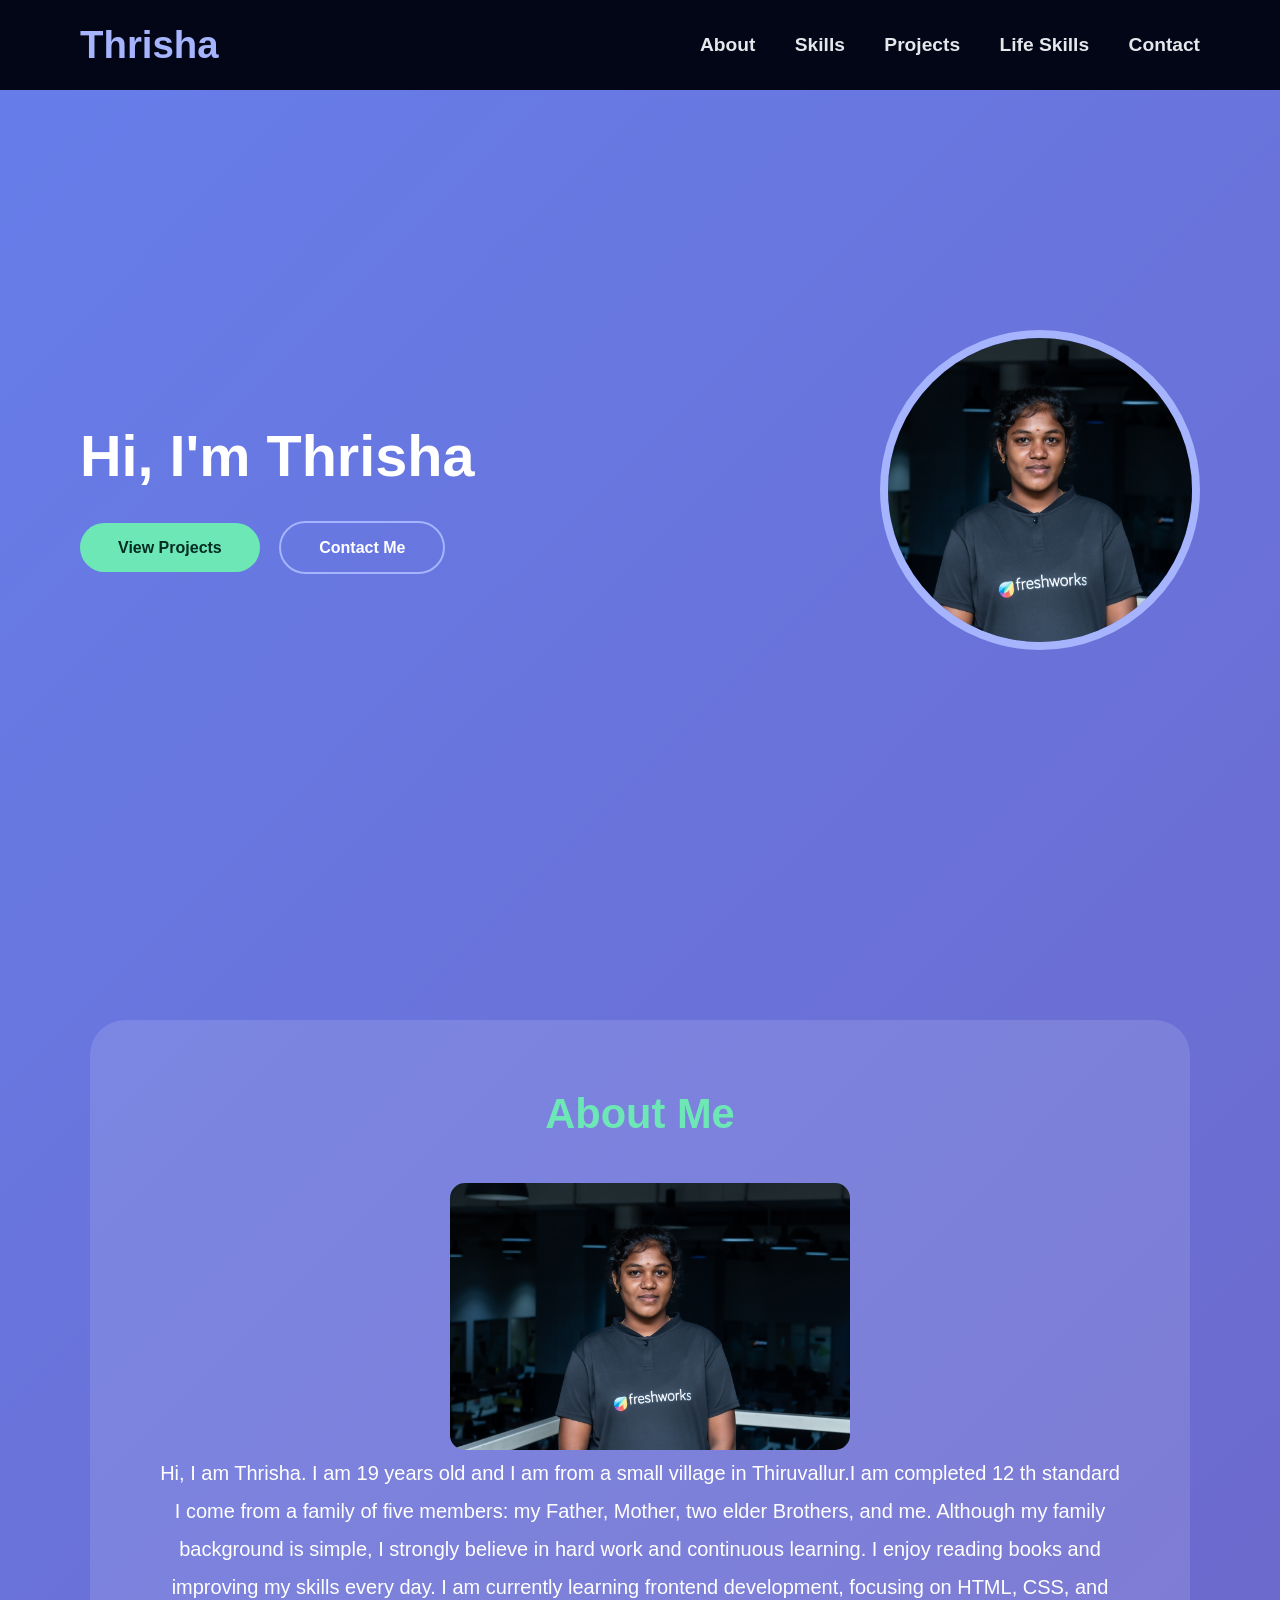
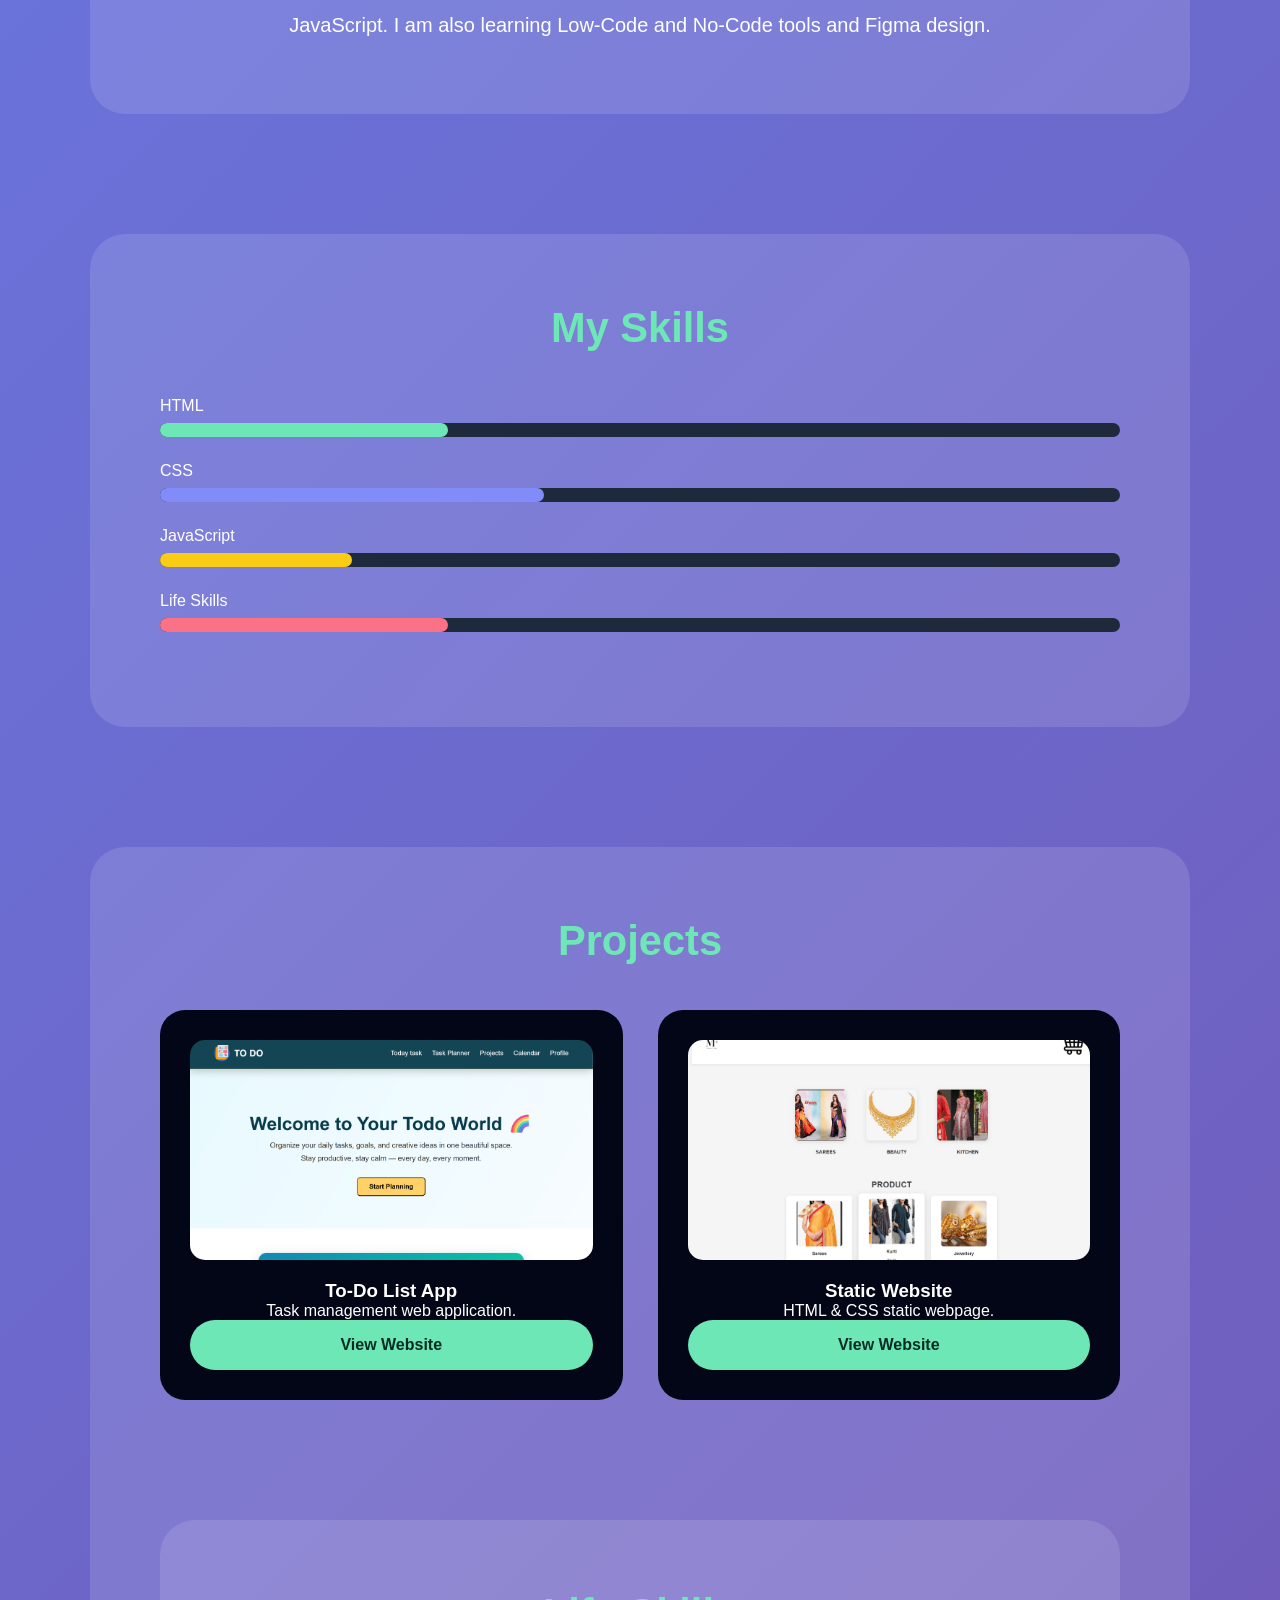
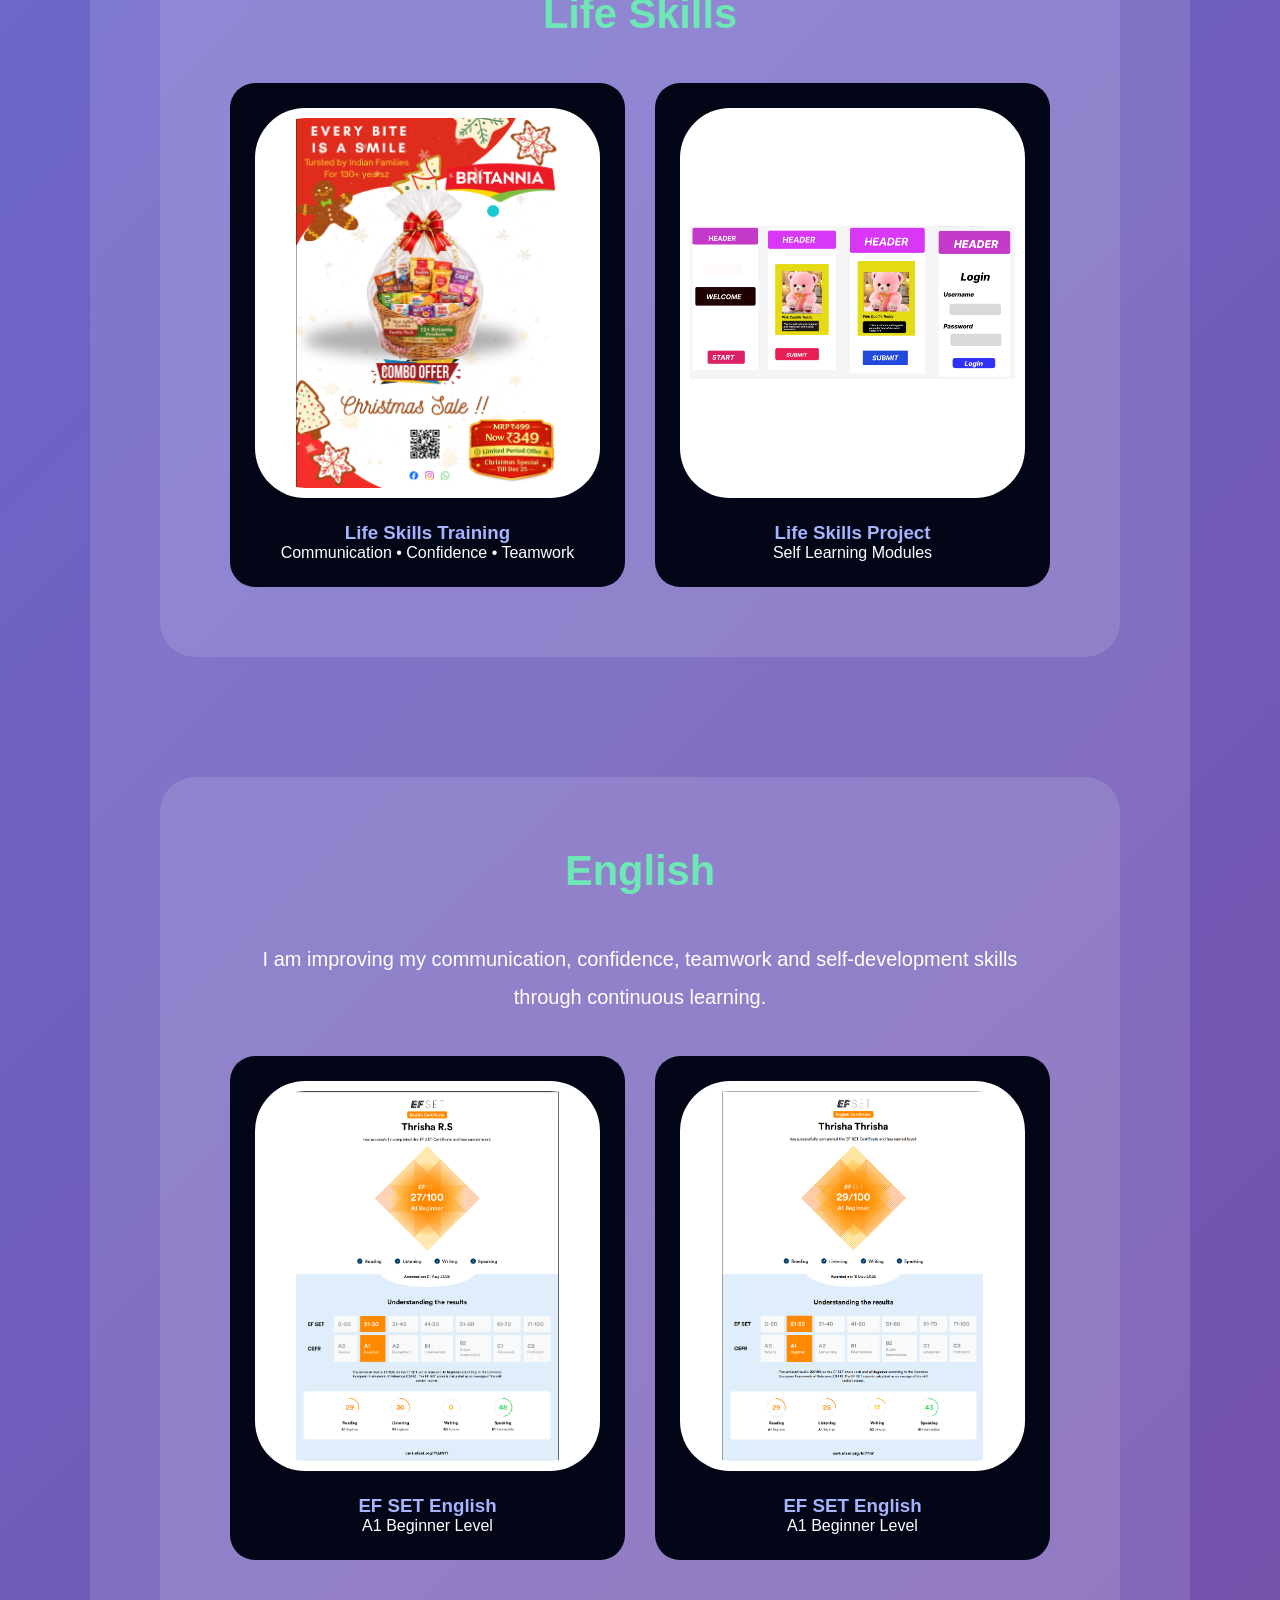
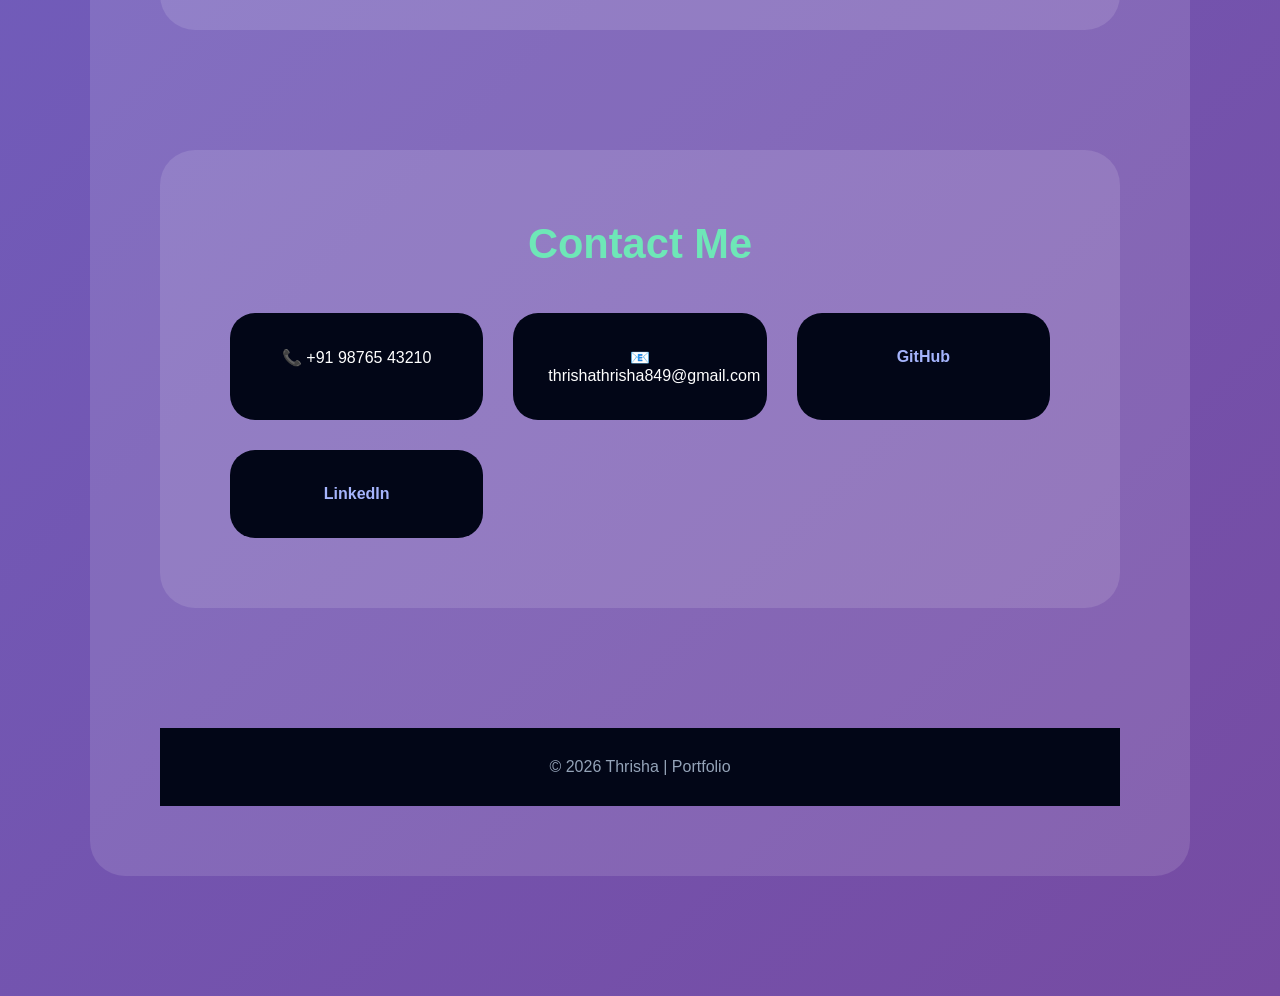
==== commit 1c944518: "spell checked" ====
--- a/index.html
+++ b/index.html
@@ -36,7 +36,7 @@
 
         <p class="about">
           Hi, I am Thrisha. I am 19 years old and I am from a small
-          village in Thiruvallur.I am completed 12 th standard I came from a
+          village in Thiruvallur.I am completed 12 th standard I come from a
           family of five members: my Father, Mother, two elder Brothers, and me.
           Although my family background is simple, I strongly believe in hard
           work and continuous learning. I enjoy reading books and improving my
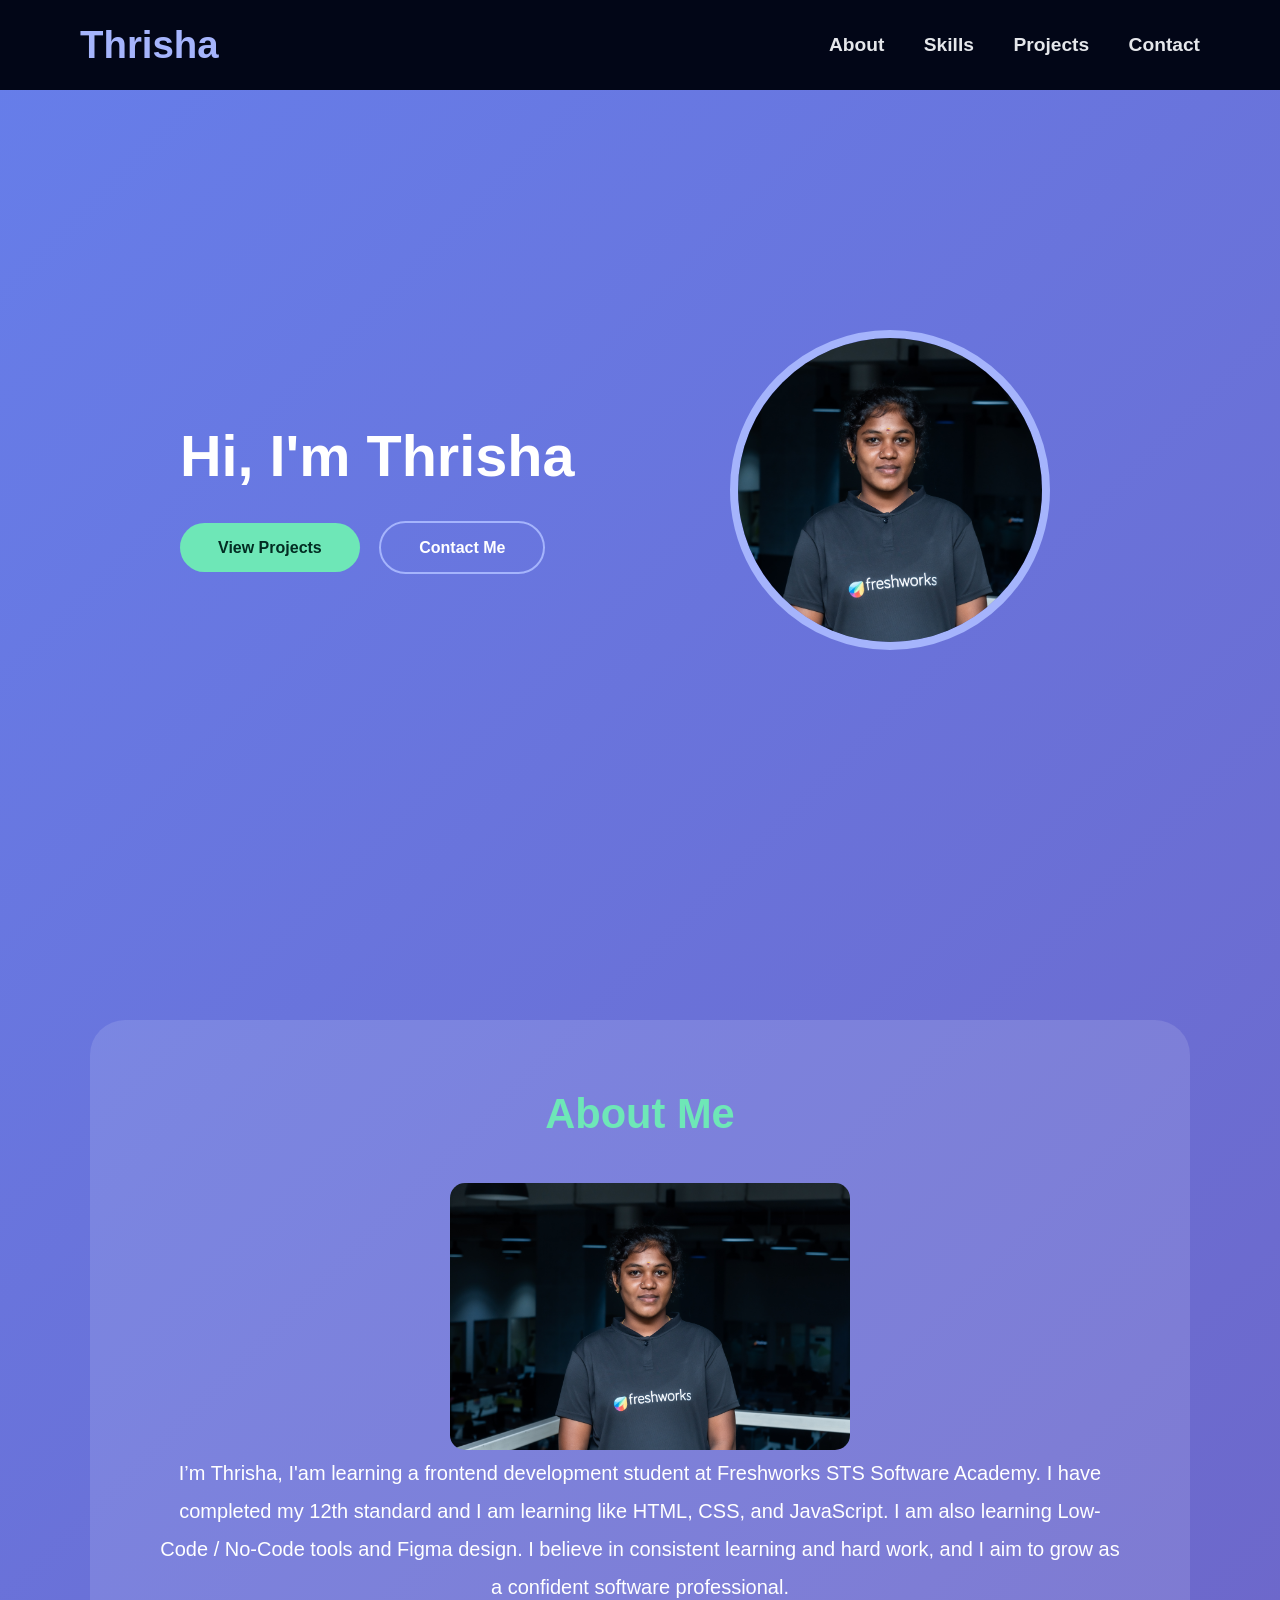
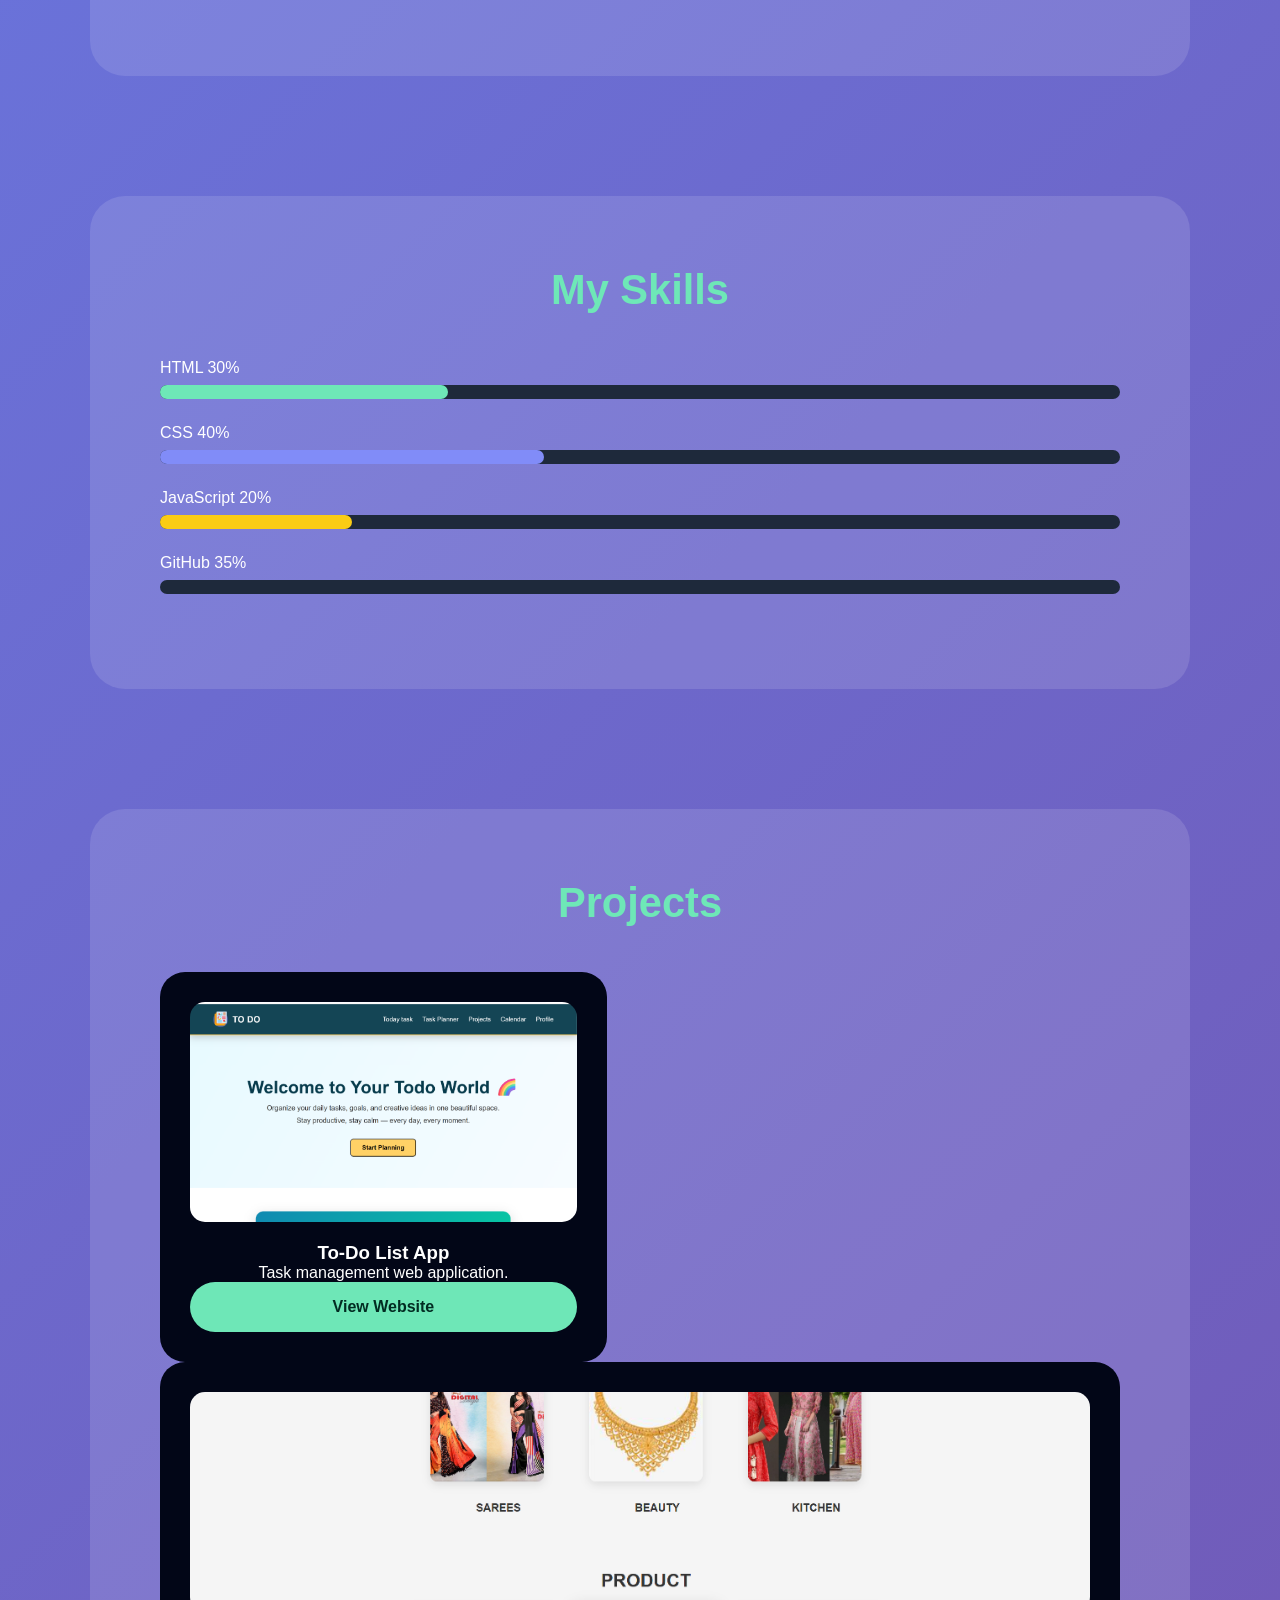
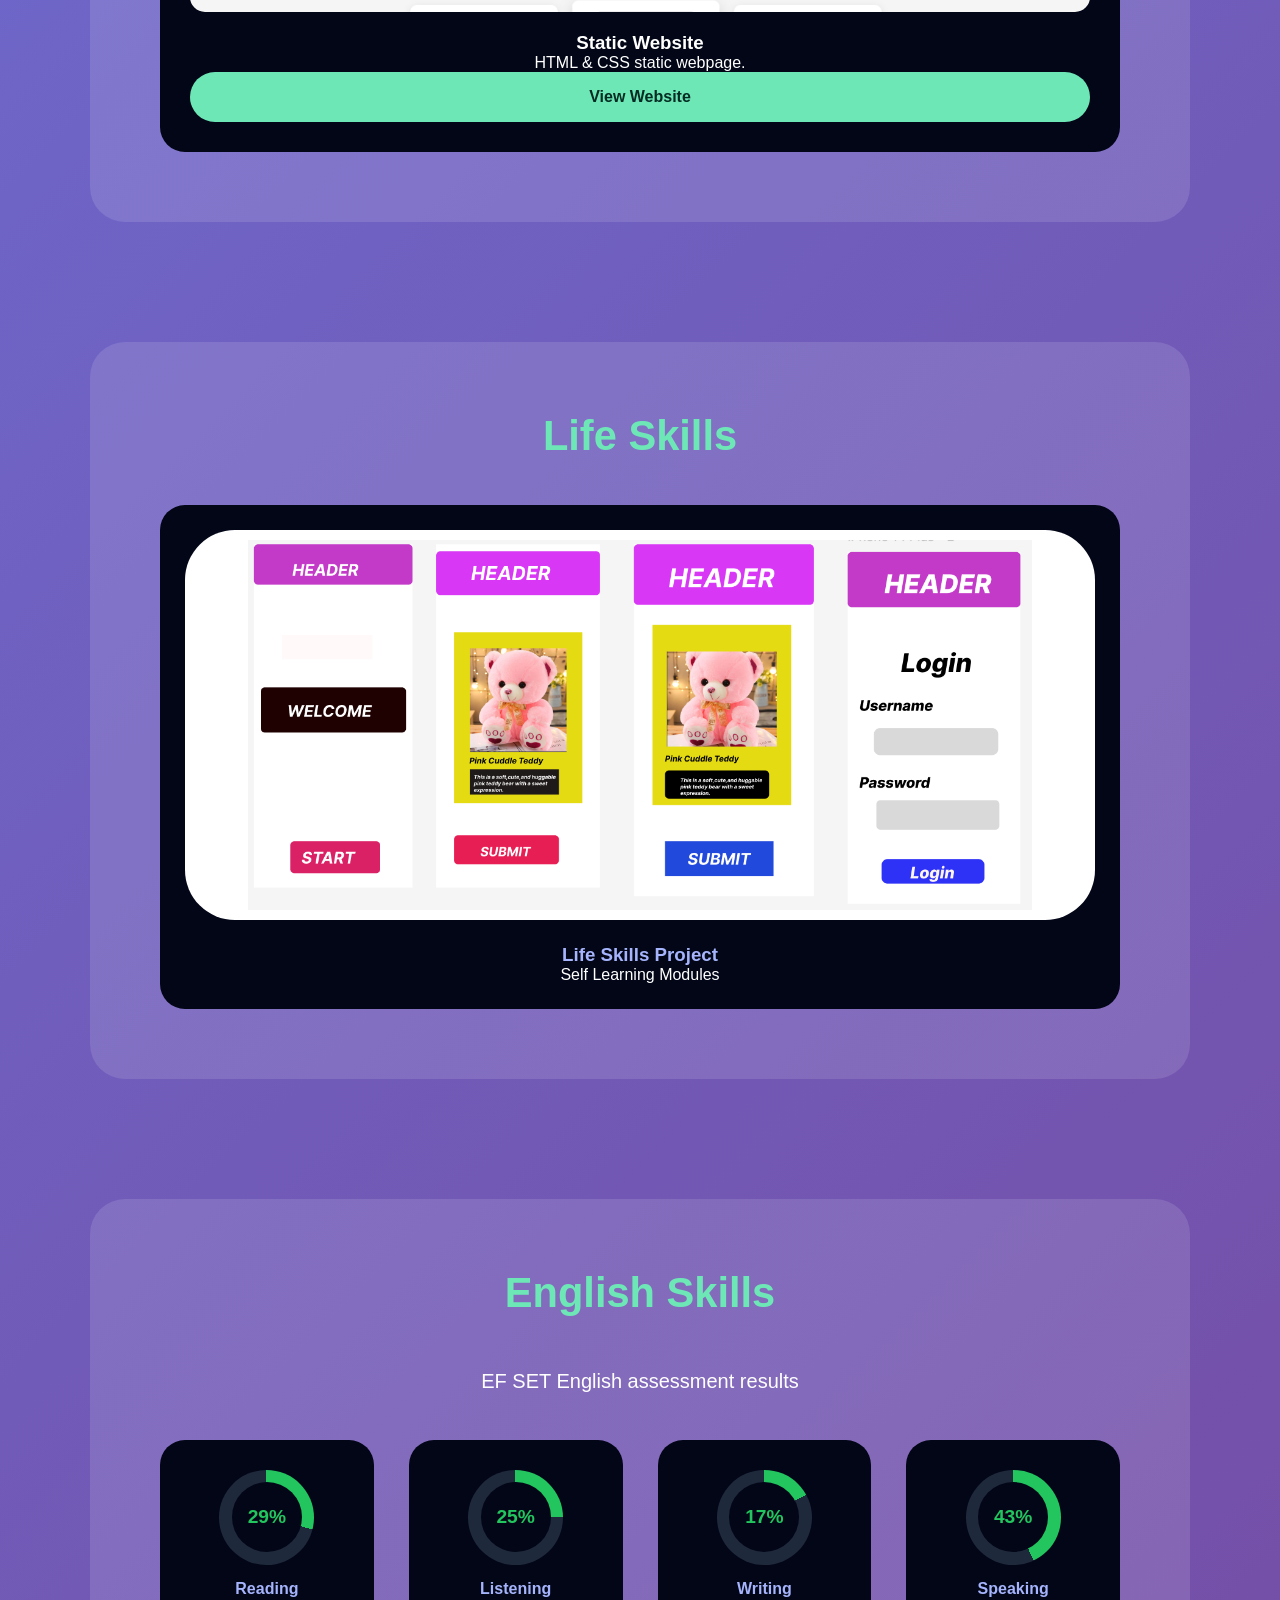
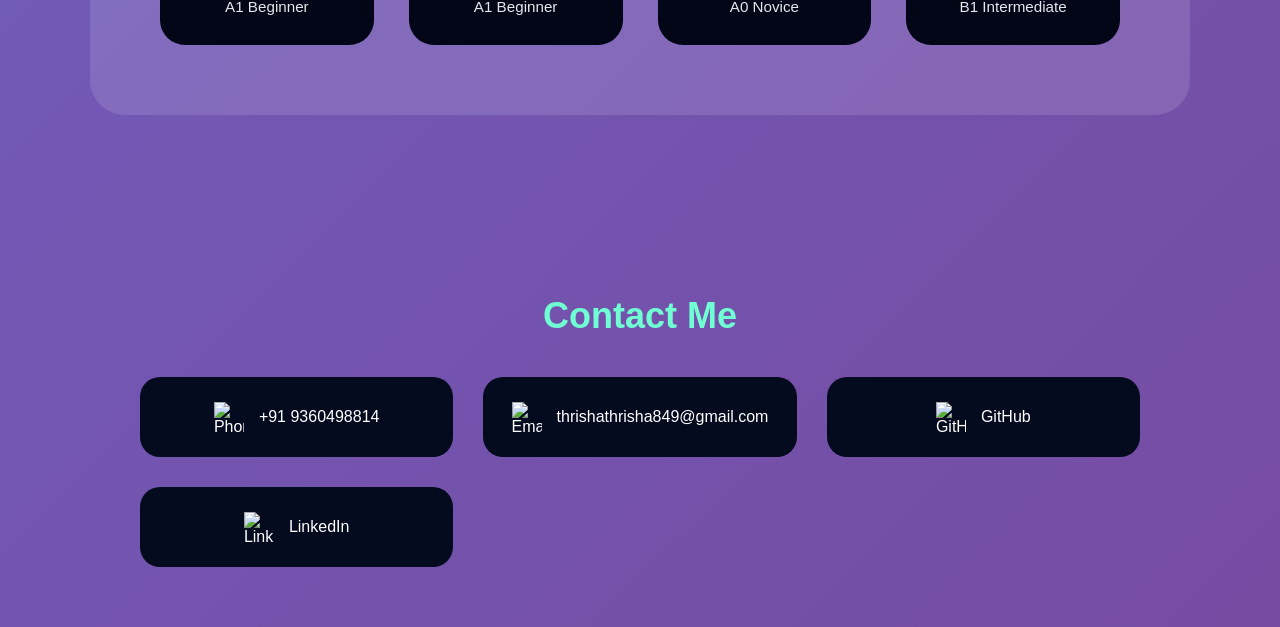
==== commit 2f3e97ed: "new changes" ====
--- a/index.html
+++ b/index.html
@@ -14,7 +14,6 @@
         <a href="#about">About</a>
         <a href="#skills">Skills</a>
         <a href="#projects">Projects</a>
-        <a href="#life-skills">Life Skills</a>
         <a href="#contact">Contact</a>
       </nav>
     </header>
@@ -35,14 +34,12 @@
         <img src="./images/my photo.jpg" alt="About Thrisha" width="400" />
 
         <p class="about">
-          Hi, I am Thrisha. I am 19 years old and I am from a small
-          village in Thiruvallur.I am completed 12 th standard I come from a
-          family of five members: my Father, Mother, two elder Brothers, and me.
-          Although my family background is simple, I strongly believe in hard
-          work and continuous learning. I enjoy reading books and improving my
-          skills every day. I am currently learning frontend development,
-          focusing on HTML, CSS, and JavaScript. I am also learning Low-Code and
-          No-Code tools and Figma design. 
+          I’m Thrisha,  I'am learning a frontend development student at Freshworks STS Software
+          Academy. I have completed my 12th standard and I am 
+          learning  like HTML, CSS, and JavaScript. I am also
+          learning Low-Code / No-Code tools and Figma design. I believe in
+          consistent learning and hard work, and I aim to grow as a confident
+          software professional.
         </p>
       </div>
     </section>
@@ -51,23 +48,43 @@
       <h2>My Skills</h2>
 
       <div class="skill">
-        <span>HTML</span>
-        <div class="bar"><div class="fill html"></div></div>
+        <div class="skill-title">
+          <span>HTML</span>
+          <span class="percent">30%</span>
+        </div>
+        <div class="bar">
+          <div class="fill html"></div>
+        </div>
       </div>
 
       <div class="skill">
-        <span>CSS</span>
-        <div class="bar"><div class="fill css"></div></div>
+        <div class="skill-title">
+          <span>CSS</span>
+          <span class="percent">40%</span>
+        </div>
+        <div class="bar">
+          <div class="fill css"></div>
+        </div>
       </div>
 
       <div class="skill">
-        <span>JavaScript</span>
-        <div class="bar"><div class="fill js"></div></div>
+        <div class="skill-title">
+          <span>JavaScript</span>
+          <span class="percent">20%</span>
+        </div>
+        <div class="bar">
+          <div class="fill js"></div>
+        </div>
       </div>
 
       <div class="skill">
-        <span>Life Skills</span>
-        <div class="bar"><div class="fill life"></div></div>
+        <div class="skill-title">
+          <span>GitHub</span>
+          <span class="percent">35%</span>
+        </div>
+        <div class="bar">
+          <div class="fill life"></div>
+        </div>
       </div>
     </section>
 
@@ -83,83 +100,90 @@
             href="https://thrishathrisha849-cyber.github.io/Project-TODO-list/"
             target="_blank"
             class="btn btn-primary"
-            >View Website</a
-          >
+            >View Website</a>
+        </div>
         </div>
 
         <div class="project">
-          <img src="./images/project1.png" alt="Static Website" />
+          <img src="./images/project3.png" alt="Static Website" />
           <h3>Static Website</h3>
           <p>HTML & CSS static webpage.</p>
           <a
             href="https://thrishathrisha849-cyber.github.io/static-webpage/"
             target="_blank"
             class="btn btn-primary"
-            >View Website</a
-          >
+            >View Website</a>
         </div>
-      </div>
+        </section>
+     
 
       <section class="section" id="life-skills">
         <h2>Life Skills</h2>
-        <div class="life-certificates">
-          <div class="life-card">
-            <img src="./images/poster.png" alt="Britannia Life Skills Poster" />
-            <h3>Life Skills Training</h3>
-            <p>Communication • Confidence • Teamwork</p>
+        
+        <div class="life-card">
+          <img src="./images/Figma.png" alt="Figma" height="1000" />
+          <h3>Life Skills Project</h3>
+          <p>Self Learning Modules</p>
+        </div>
+      </section>
+
+      <section class="section" id="english">
+        <h2>English Skills</h2>
+
+        <p class="about">EF SET English assessment results</p>
+
+        <div class="english-scores">
+          <div class="score-card">
+            <div class="circle c29"><span>29%</span></div>
+            <h4>Reading</h4>
+            <p>A1 Beginner</p>
           </div>
-          <div class="life-card">
-            <img src="./images/Figma.png" alt="Figma" height="1000" />
-            <h3>Life Skills Project</h3>
-            <p>Self Learning Modules</p>
+
+          <div class="score-card">
+            <div class="circle c25"><span>25%</span></div>
+            <h4>Listening</h4>
+            <p>A1 Beginner</p>
+          </div>
+
+          <div class="score-card">
+            <div class="circle c17"><span>17%</span></div>
+            <h4>Writing</h4>
+            <p>A0 Novice</p>
+          </div>
+
+          <div class="score-card">
+            <div class="circle c43"><span>43%</span></div>
+            <h4>Speaking</h4>
+            <p>B1 Intermediate</p>
           </div>
         </div>
       </section>
 
-      <section class="section" id="life-skills">
-        <h2>English</h2>
 
-        <p class="about">
-          I am improving my communication, confidence, teamwork and
-          self-development skills through continuous learning.
-        </p>
-        <div class="life-certificates">
-          <div class="life-card">
-            <img src="./images/english 1.png" alt="EF SET Certificate 1" />
-            <h3>EF SET English</h3>
-            <p>A1 Beginner Level</p>
-          </div>
 
-          <div class="life-card">
-            <img src="./images/english 2.png" alt="EF SET Certificate 2" />
-            <h3>EF SET English</h3>
-            <p>A1 Beginner Level</p>
-          </div>
-        </div>
-      </section>
+      <section id="contact">
+  <h2>Contact Me</h2>
 
-      <section class="section" id="contact">
-        <h2>Contact Me</h2>
+  <div class="contact-container">
+    <div class="contact-card">
+      <img src="https://cdn-icons-png.flaticon.com/512/724/724664.png" alt="Phone">
+      <span>+91 9360498814</span>
+    </div>
 
-        <div class="contact-grid">
-          <div class="contact-card">📞 +91 98765 43210</div>
-          <div class="contact-card">📧 thrishathrisha849@gmail.com</div>
-          <div class="contact-card">
-            <a href="https://github.com/thrishathrisha849-cyber" target="_blank"
-              >GitHub</a
-            >
-          </div>
-          <div class="contact-card">
-            <a
-              href="https://www.linkedin.com/in/thrisha-thrisha-bb4911375/"
-              target="_blank"
-              >LinkedIn</a
-            >
-          </div>
-        </div>
-      </section>
+    <div class="contact-card">
+      <img src="https://cdn-icons-png.flaticon.com/512/732/732200.png" alt="Email">
+      <span>thrishathrisha849@gmail.com</span>
+    </div>
 
-      <footer>© 2026 Thrisha | Portfolio</footer>
-    </section>
-  </body>
+    <a href="https://github.com/yourusername" target="_blank" class="contact-card">
+      <img src="https://cdn-icons-png.flaticon.com/512/733/733553.png" alt="GitHub">
+      <span>GitHub</span>
+    </a>
+
+    <a href="https://linkedin.com/in/yourusername" target="_blank" class="contact-card">
+      <img src="https://cdn-icons-png.flaticon.com/512/733/733561.png" alt="LinkedIn">
+      <span>LinkedIn</span></a>
+  </div>
+</section>
+</body>
 </html>
--- a/style.css
+++ b/style.css
@@ -51,6 +51,7 @@
   justify-content: space-between;
   align-items: center;
   gap: 60px;
+  margin-left: 100px;
 }
 
 .hero h1 {
@@ -64,6 +65,7 @@
   border-radius: 50%;
   object-fit: cover;
   border: 8px solid #a5b4fc;
+  margin-right: 150px;
 }
 
 .btn {
@@ -133,43 +135,81 @@
   width: 20%;
   background: #facc15;
 }
-.life {
-  width: 30%;
-  background: #fb7185;
-}
-
-.life-certificates {
-  display: grid;
-  grid-template-columns: repeat(auto-fit, minmax(260px, 1fr));
-  gap: 30px;
+
+/* ===== ENGLISH CIRCULAR PERCENTAGE ===== */
+
+.english-scores {
+  display: grid;
+  grid-template-columns: repeat(auto-fit, minmax(180px, 1fr));
+  gap: 35px;
   margin-top: 40px;
-}
-
-.life-card {
-  background: #020617;
-  padding: 25px;
-  border-radius: 25px;
-  text-align: center;
-}
-
-.life-card img {
-  width: 100%;
-  max-height: 320px;
-  object-fit: contain;
-  background: #fff;
-  padding: 10px;
-  border-radius: 15px;
-  margin-bottom: 20px;
-}
-
-.life-card h3 {
+  text-align: center;
+}
+
+.score-card {
+  background: #020617;
+  padding: 30px;
+  border-radius: 25px;
+}
+
+.score-card h4 {
+  margin-top: 15px;
   color: #a5b4fc;
 }
 
+.score-card p {
+  color: #e5e7eb;
+  font-size: 0.95rem;
+}
+
+.circle {
+  width: 95px;
+  height: 95px;
+  border-radius: 50%;
+  display: grid;
+  place-items: center;
+  margin: 0 auto 10px;
+  background: conic-gradient(#22c55e var(--p), #1e293b 0);
+}
+
+.circle span {
+  width: 70px;
+  height: 70px;
+  background: #020617;
+  border-radius: 50%;
+  display: grid;
+  place-items: center;
+  font-weight: 800;
+  font-size: 1.2rem;
+  color: #22c55e;
+}
+
+.c29 {
+  --p: 29%;
+}
+.c25 {
+  --p: 25%;
+}
+.c17 {
+  --p: 17%;
+}
+.c43 {
+  --p: 43%;
+}
+.english-scores {
+  display: grid;
+  grid-template-columns: repeat(4, 1fr); /* 4 cards one line */
+  gap: 35px;
+  margin-top: 40px;
+  text-align: center;
+}
+
+
+
 .projects {
-  display: grid;
+  display: flex;
   grid-template-columns: repeat(auto-fit, minmax(280px, 1fr));
-  gap: 35px;
+  /* gap: 35px; */
 }
 
 .project {
@@ -292,3 +332,44 @@
   margin-left: 290px;
   border-radius: 15px;
 }
+#contact {
+  padding: 60px 20px;
+  text-align: center;
+}
+
+#contact h2 {
+  color: #6fffd2;
+  font-size: 36px;
+  margin-bottom: 40px;
+}
+
+.contact-container {
+  display: grid;
+  grid-template-columns: repeat(auto-fit, minmax(260px, 1fr));
+  gap: 30px;
+  max-width: 1000px;
+  margin: auto;
+}
+
+.contact-card {
+  background: #050b1e;
+  color: white;
+  padding: 25px;
+  border-radius: 20px;
+  display: flex;
+  align-items: center;
+  justify-content: center;
+  gap: 15px;
+  text-decoration: none;
+  transition: transform 0.3s, box-shadow 0.3s;
+}
+
+.contact-card img {
+  width: 30px;
+  height: 30px;
+}
+
+.contact-card:hover {
+  transform: translateY(-5px);
+  box-shadow: 0 10px 25px rgba(0,0,0,0.4);
+}
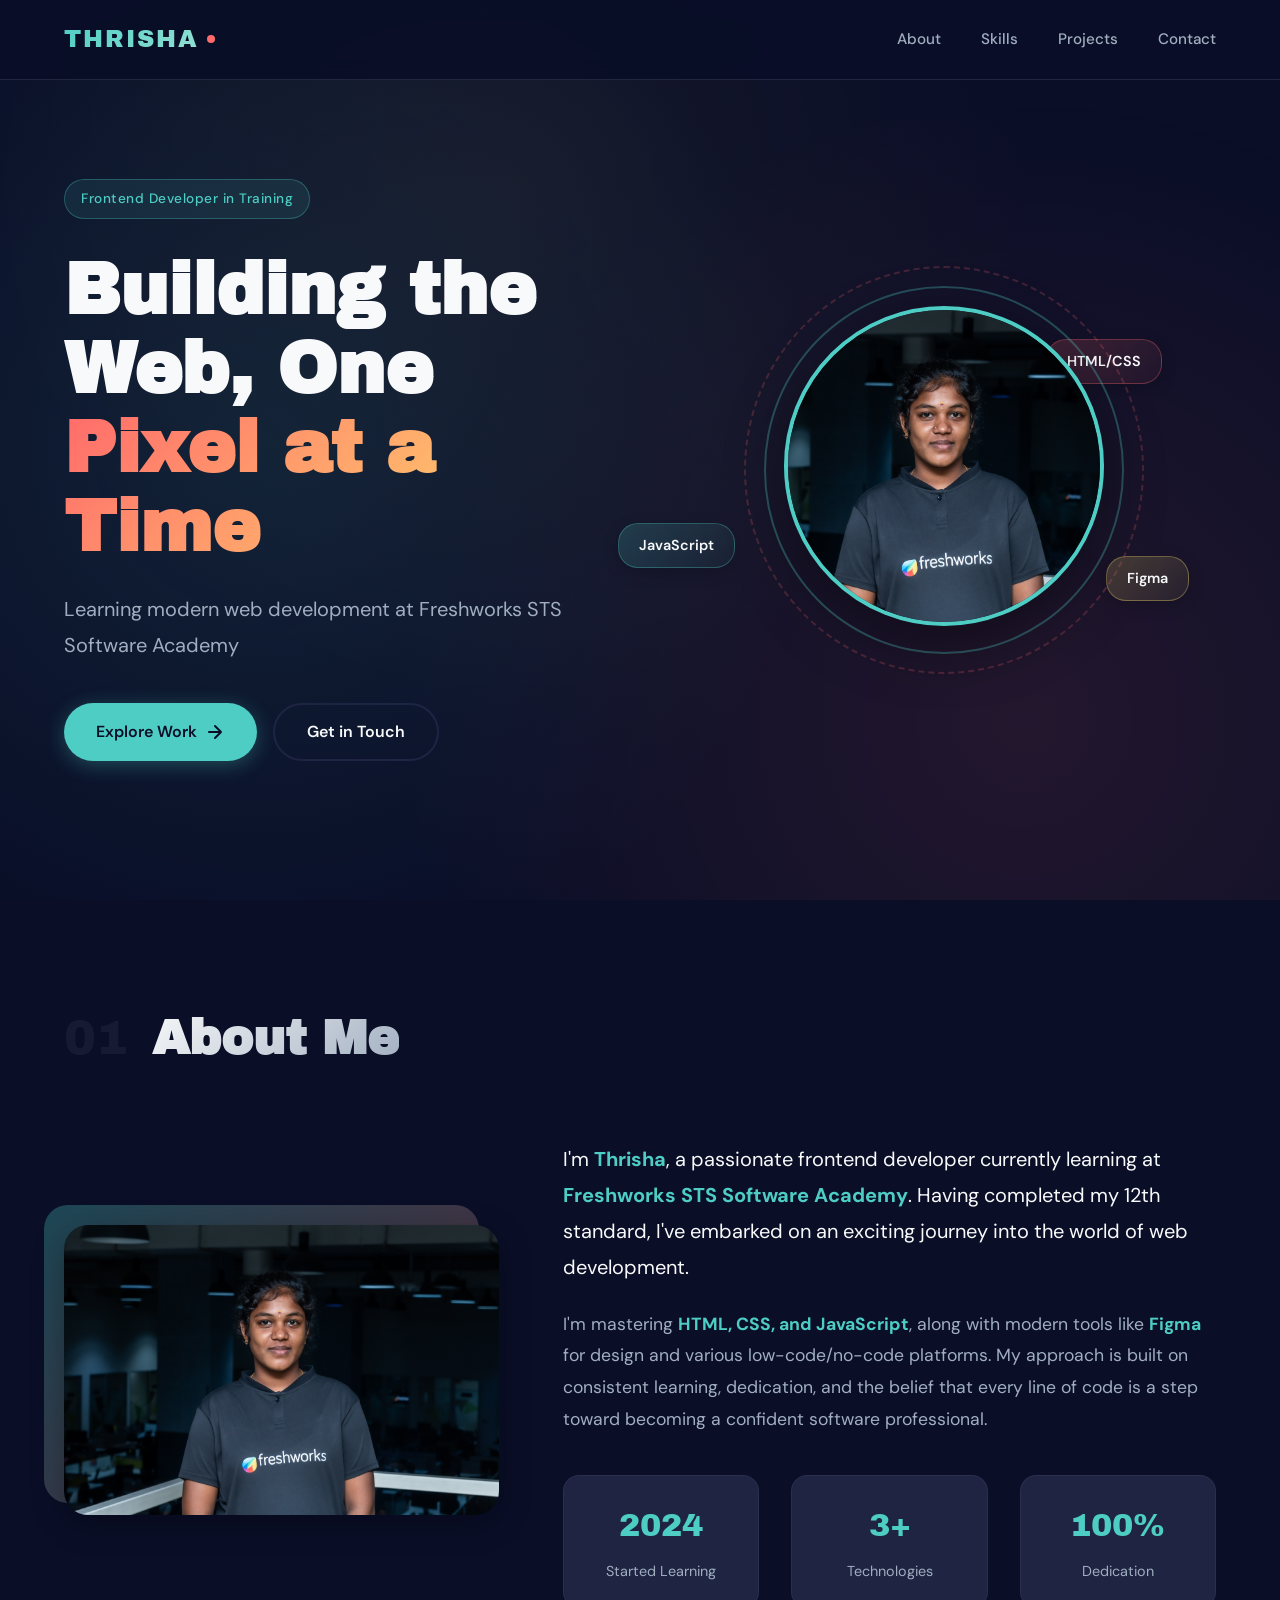
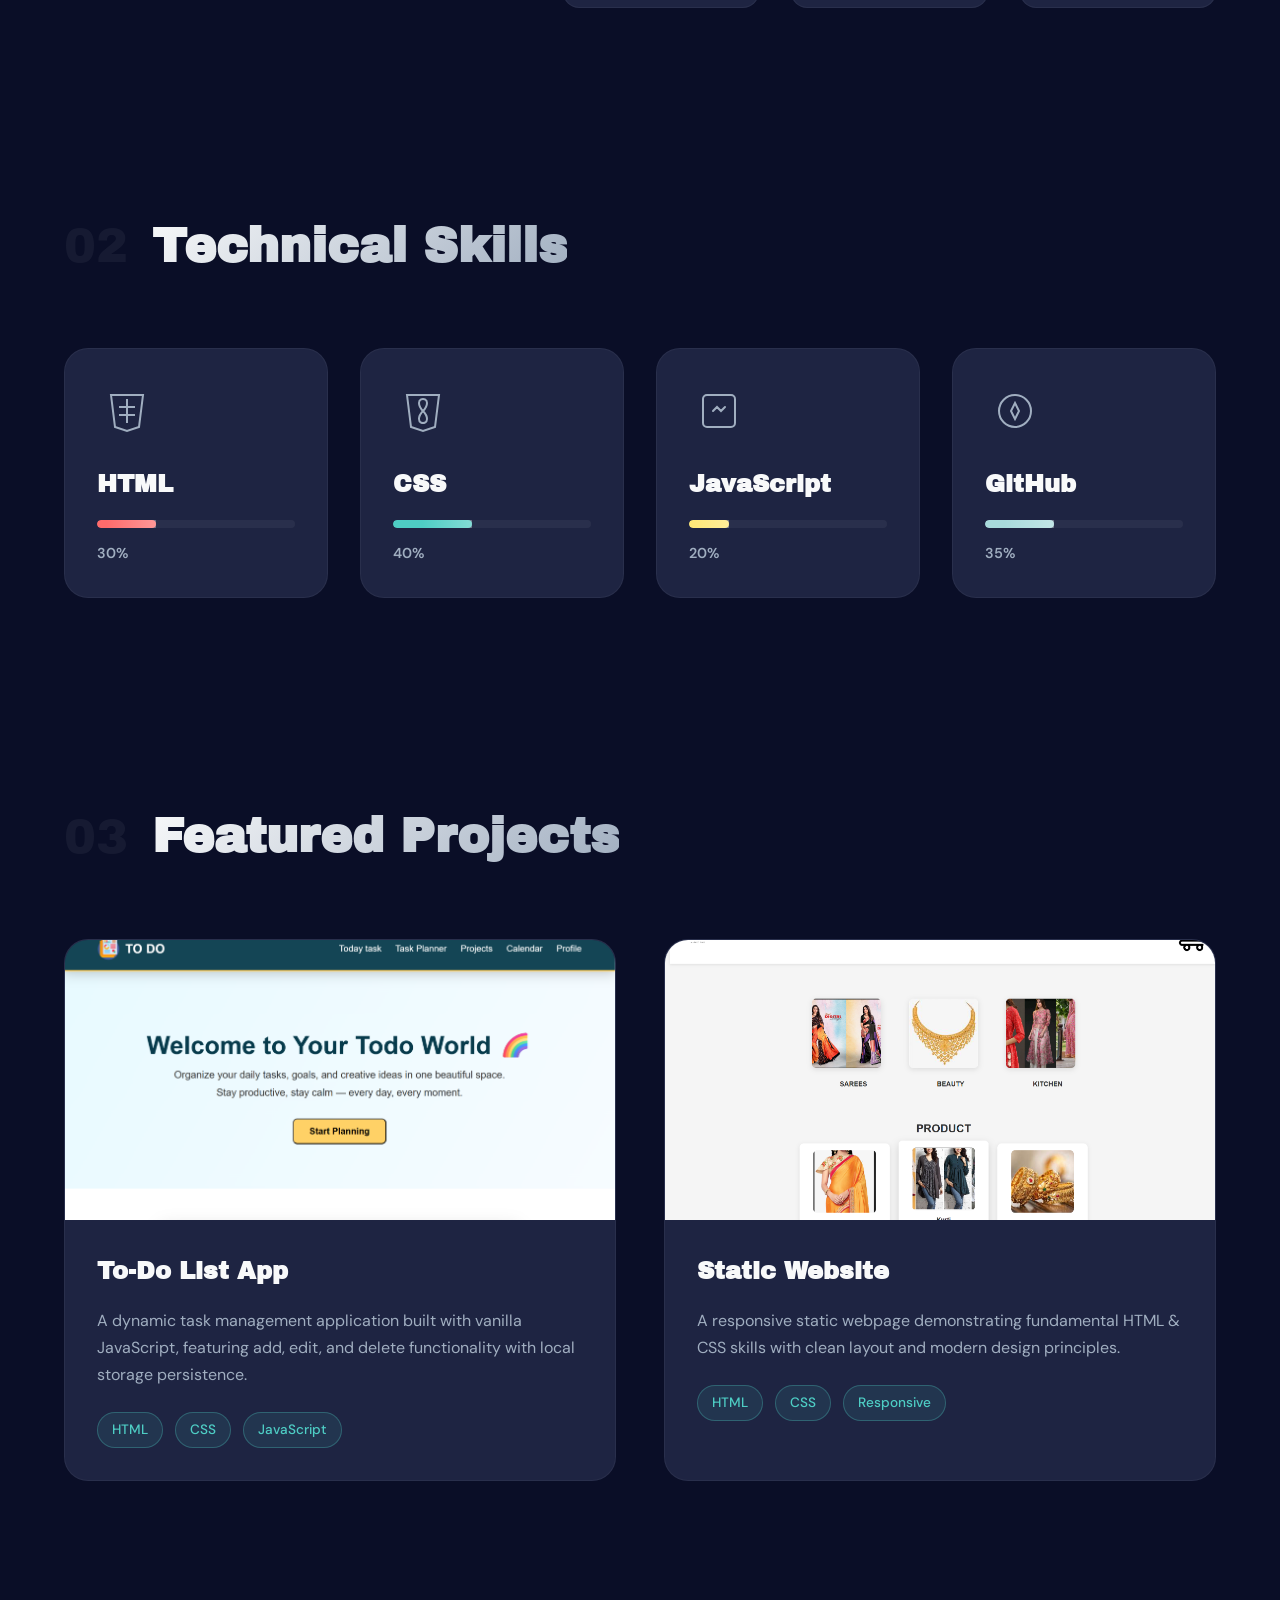
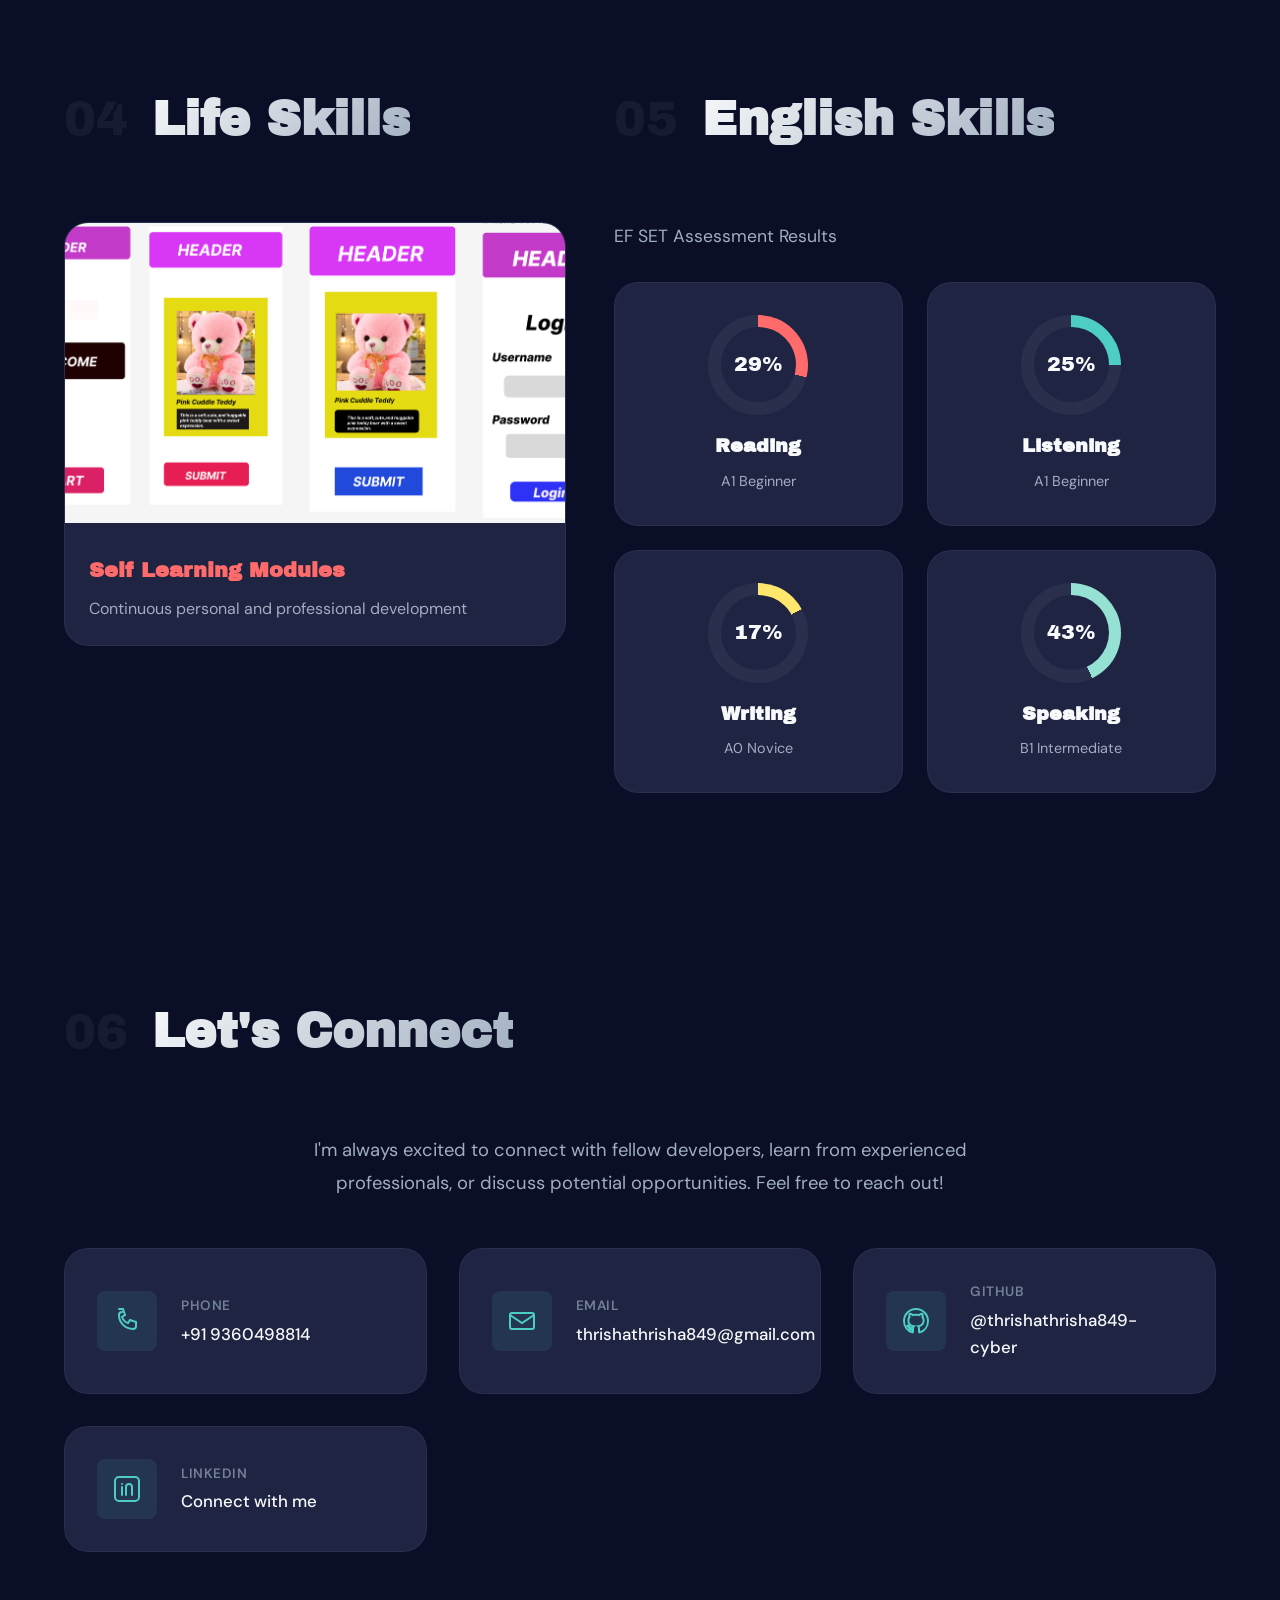
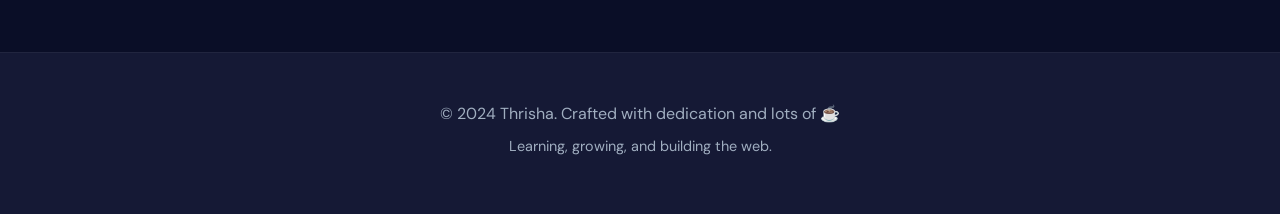
==== commit d5ae1eb7: "correct" ====
--- a/index.html
+++ b/index.html
@@ -1,10 +1,10 @@
-<!DOCTYPE html>
+<!-- <!DOCTYPE html>
 <html lang="en">
   <head>
     <meta charset="UTF-8" />
     <meta name="viewport" content="width=device-width, initial-scale=1.0" />
     <title>Thrisha Portfolio</title>
-    <link rel="stylesheet" href="style.css" />
+    <link rel="stylesheet" href="./style.css" />
   </head>
 
   <body>
@@ -29,17 +29,14 @@
 
     <section class="section" id="about">
       <h2>About Me</h2>
-
       <div class="about-container">
-        <img src="./images/my photo.jpg" alt="About Thrisha" width="400" />
-
+        <img src="./images/my photo.jpg" alt="About Thrisha" />
         <p class="about">
-          I’m Thrisha,  I'am learning a frontend development student at Freshworks STS Software
-          Academy. I have completed my 12th standard and I am 
-          learning  like HTML, CSS, and JavaScript. I am also
-          learning Low-Code / No-Code tools and Figma design. I believe in
-          consistent learning and hard work, and I aim to grow as a confident
-          software professional.
+          I'm Thrisha, I'm learning frontend development at Freshworks STS
+          Software Academy. I have completed my 12th standard and I am learning
+          HTML, CSS, and JavaScript. I am also learning Low-Code / No-Code tools
+          and Figma design. I believe in consistent learning and hard work, and
+          I aim to grow as a confident software professional.
         </p>
       </div>
     </section>
@@ -100,8 +97,8 @@
             href="https://thrishathrisha849-cyber.github.io/Project-TODO-list/"
             target="_blank"
             class="btn btn-primary"
-            >View Website</a>
-        </div>
+            >View Website</a
+          >
         </div>
 
         <div class="project">
@@ -112,78 +109,1547 @@
             href="https://thrishathrisha849-cyber.github.io/static-webpage/"
             target="_blank"
             class="btn btn-primary"
-            >View Website</a>
-        </div>
-        </section>
-     
-
-      <section class="section" id="life-skills">
-        <h2>Life Skills</h2>
+            >View Website</a
+          >
+        </div>
+      </div>
+    </section>
+
+    <section class="section" id="life-skills">
+      <h2>Life Skills</h2>
+
+      <div class="life-card">
+        <img src="./images/Figma.png" alt="Figma" />
+        <h3>Life Skills Project</h3>
+        <p>Self Learning Modules</p>
+      </div>
+    </section>
+
+    <section class="section" id="english">
+      <h2>English Skills</h2>
+
+      <p class="about">EF SET English assessment results</p>
+
+      <div class="english-scores">
+        <div class="score-card">
+          <div class="circle c29"><span>29%</span></div>
+          <h4>Reading</h4>
+          <p>A1 Beginner</p>
+        </div>
+
+        <div class="score-card">
+          <div class="circle c25"><span>25%</span></div>
+          <h4>Listening</h4>
+          <p>A1 Beginner</p>
+        </div>
+
+        <div class="score-card">
+          <div class="circle c17"><span>17%</span></div>
+          <h4>Writing</h4>
+          <p>A0 Novice</p>
+        </div>
+
+        <div class="score-card">
+          <div class="circle c43"><span>43%</span></div>
+          <h4>Speaking</h4>
+          <p>B1 Intermediate</p>
+        </div>
+      </div>
+    </section>
+
+    <section class="section" id="contact">
+      <h2>Contact Me</h2>
+
+      <div class="contact-container">
+        <div class="contact-card">
+          <img
+            src="https://cdn-icons-png.flaticon.com/512/724/724664.png"
+            alt="Phone"
+          />
+          <span>+91 9360498814</span>
+        </div>
+
+        <div class="contact-card">
+          <img
+            src="https://cdn-icons-png.flaticon.com/512/732/732200.png"
+            alt="Email"
+          />
+          <span>thrishathrisha849@gmail.com</span>
+        </div>
+
+        <a
+          href="https://github.com/thrishathrisha849-cyber"
+          target="_blank"
+          class="contact-card"
+        >
+          <img
+            src="https://cdn-icons-png.flaticon.com/512/733/733553.png"
+            alt="GitHub"
+          />
+          <span>GitHub</span>
+        </a>
+
+        <a
+          href="https://linkedin.com/in/yourusername"
+          target="_blank"
+          class="contact-card"
+        >
+          <img
+            src="https://cdn-icons-png.flaticon.com/512/733/733561.png"
+            alt="LinkedIn"
+          />
+          <span>LinkedIn</span>
+        </a>
+      </div>
+    </section>
+  </body>
+</html> -->
+
+
+
+
+
+
+
+
+<!DOCTYPE html>
+<html lang="en">
+<head>
+    <meta charset="UTF-8">
+    <meta name="viewport" content="width=device-width, initial-scale=1.0">
+    <title>Thrisha - Frontend Developer</title>
+    <link rel="preconnect" href="https://fonts.googleapis.com">
+    <link rel="preconnect" href="https://fonts.gstatic.com" crossorigin>
+    <link href="https://fonts.googleapis.com/css2?family=Archivo+Black&family=DM+Sans:wght@400;500;700&display=swap" rel="stylesheet">
+    
+    <style>
+        :root {
+            --color-bg: #0a0e27;
+            --color-bg-secondary: #151935;
+            --color-surface: #1e2442;
+            --color-surface-hover: #252b4f;
+            
+            --color-primary: #4ECDC4;
+            --color-accent: #FF6B6B;
+            --color-accent-2: #FFE66D;
+            --color-accent-3: #95E1D3;
+            
+            --color-text: #f8f9fa;
+            --color-text-dim: #a0aec0;
+            --color-text-muted: #718096;
+            
+            --font-display: 'Archivo Black', sans-serif;
+            --font-body: 'DM Sans', sans-serif;
+            
+            --spacing-xs: 0.5rem;
+            --spacing-sm: 1rem;
+            --spacing-md: 1.5rem;
+            --spacing-lg: 2rem;
+            --spacing-xl: 3rem;
+            --spacing-2xl: 4rem;
+            
+            --radius-sm: 8px;
+            --radius-md: 16px;
+            --radius-lg: 24px;
+            
+            --shadow-sm: 0 2px 8px rgba(0, 0, 0, 0.1);
+            --shadow-md: 0 4px 16px rgba(0, 0, 0, 0.2);
+            --shadow-lg: 0 8px 32px rgba(0, 0, 0, 0.3);
+            --shadow-glow: 0 0 30px rgba(78, 205, 196, 0.3);
+        }
+
+        * {
+            margin: 0;
+            padding: 0;
+            box-sizing: border-box;
+        }
+
+        html {
+            scroll-behavior: smooth;
+        }
+
+        body {
+            font-family: var(--font-body);
+            background: var(--color-bg);
+            color: var(--color-text);
+            line-height: 1.6;
+            overflow-x: hidden;
+            position: relative;
+        }
+
+        body::before {
+            content: '';
+            position: fixed;
+            top: 0;
+            left: 0;
+            width: 100%;
+            height: 100%;
+            background: 
+                radial-gradient(circle at 20% 50%, rgba(78, 205, 196, 0.1) 0%, transparent 50%),
+                radial-gradient(circle at 80% 80%, rgba(255, 107, 107, 0.1) 0%, transparent 50%),
+                radial-gradient(circle at 40% 20%, rgba(255, 230, 109, 0.05) 0%, transparent 50%);
+            pointer-events: none;
+            z-index: -1;
+        }
+
+        /* Header */
+        header {
+            position: fixed;
+            top: 0;
+            left: 0;
+            width: 100%;
+            height: 80px;
+            background: rgba(10, 14, 39, 0.95);
+            backdrop-filter: blur(10px);
+            border-bottom: 1px solid rgba(255, 255, 255, 0.1);
+            display: flex;
+            justify-content: space-between;
+            align-items: center;
+            padding: 0 5%;
+            z-index: 1000;
+            animation: slideDown 0.6s ease;
+        }
+
+        @keyframes slideDown {
+            from {
+                transform: translateY(-100%);
+                opacity: 0;
+            }
+            to {
+                transform: translateY(0);
+                opacity: 1;
+            }
+        }
+
+        .logo {
+            display: flex;
+            align-items: center;
+            gap: 8px;
+        }
+
+        .logo-text {
+            font-family: var(--font-display);
+            font-size: 1.5rem;
+            letter-spacing: 2px;
+            background: linear-gradient(135deg, var(--color-primary), var(--color-accent-3));
+            -webkit-background-clip: text;
+            -webkit-text-fill-color: transparent;
+            background-clip: text;
+        }
+
+        .logo-dot {
+            width: 8px;
+            height: 8px;
+            background: var(--color-accent);
+            border-radius: 50%;
+            animation: pulse 2s ease-in-out infinite;
+        }
+
+        @keyframes pulse {
+            0%, 100% {
+                transform: scale(1);
+                opacity: 1;
+            }
+            50% {
+                transform: scale(1.3);
+                opacity: 0.7;
+            }
+        }
+
+        nav {
+            display: flex;
+            gap: 2.5rem;
+        }
+
+        .nav-link {
+            font-size: 0.95rem;
+            font-weight: 500;
+            text-decoration: none;
+            color: var(--color-text-dim);
+            transition: color 0.3s ease;
+            position: relative;
+        }
+
+        .nav-link::after {
+            content: '';
+            position: absolute;
+            bottom: -4px;
+            left: 0;
+            width: 0;
+            height: 2px;
+            background: var(--color-primary);
+            transition: width 0.3s ease;
+        }
+
+        .nav-link:hover {
+            color: var(--color-text);
+        }
+
+        .nav-link:hover::after {
+            width: 100%;
+        }
+
+        /* Hero Section */
+        .hero {
+            min-height: 100vh;
+            display: flex;
+            align-items: center;
+            justify-content: space-between;
+            padding: 120px 5% 80px;
+            gap: 4rem;
+        }
+
+        .hero-content {
+            flex: 1;
+            max-width: 600px;
+            animation: fadeInUp 0.8s ease 0.2s backwards;
+        }
+
+        @keyframes fadeInUp {
+            from {
+                opacity: 0;
+                transform: translateY(30px);
+            }
+            to {
+                opacity: 1;
+                transform: translateY(0);
+            }
+        }
+
+        .hero-label {
+            display: inline-block;
+            padding: 8px 16px;
+            background: rgba(78, 205, 196, 0.1);
+            border: 1px solid rgba(78, 205, 196, 0.3);
+            border-radius: 20px;
+            font-size: 0.85rem;
+            font-weight: 500;
+            color: var(--color-primary);
+            margin-bottom: 2rem;
+            letter-spacing: 0.5px;
+        }
+
+        .hero-title {
+            font-family: var(--font-display);
+            font-size: clamp(2.5rem, 8vw, 4.5rem);
+            line-height: 1.1;
+            margin-bottom: 1.5rem;
+        }
+
+        .hero-title .line {
+            display: block;
+            animation: slideInLeft 0.8s ease backwards;
+        }
+
+        .hero-title .line:nth-child(2) {
+            animation-delay: 0.1s;
+        }
+
+        .hero-title .line.accent {
+            background: linear-gradient(135deg, var(--color-accent), var(--color-accent-2));
+            -webkit-background-clip: text;
+            -webkit-text-fill-color: transparent;
+            background-clip: text;
+            animation-delay: 0.2s;
+        }
+
+        @keyframes slideInLeft {
+            from {
+                opacity: 0;
+                transform: translateX(-50px);
+            }
+            to {
+                opacity: 1;
+                transform: translateX(0);
+            }
+        }
+
+        .hero-subtitle {
+            font-size: 1.25rem;
+            color: var(--color-text-dim);
+            margin-bottom: 2.5rem;
+            line-height: 1.8;
+        }
+
+        .hero-buttons {
+            display: flex;
+            gap: 1rem;
+            flex-wrap: wrap;
+        }
+
+        .btn {
+            display: inline-flex;
+            align-items: center;
+            gap: 0.5rem;
+            padding: 14px 32px;
+            border-radius: 50px;
+            font-weight: 600;
+            font-size: 1rem;
+            text-decoration: none;
+            transition: all 0.3s ease;
+            cursor: pointer;
+        }
+
+        .btn-primary {
+            background: var(--color-primary);
+            color: var(--color-bg);
+            box-shadow: 0 4px 20px rgba(78, 205, 196, 0.3);
+        }
+
+        .btn-primary:hover {
+            transform: translateY(-2px);
+            box-shadow: 0 6px 30px rgba(78, 205, 196, 0.5);
+        }
+
+        .btn-primary svg {
+            transition: transform 0.3s ease;
+        }
+
+        .btn-primary:hover svg {
+            transform: translateX(4px);
+        }
+
+        .btn-secondary {
+            background: transparent;
+            color: var(--color-text);
+            border: 2px solid var(--color-surface);
+        }
+
+        .btn-secondary:hover {
+            background: var(--color-surface);
+            border-color: var(--color-primary);
+        }
+
+        /* Hero Visual */
+        .hero-visual {
+            flex: 1;
+            display: flex;
+            justify-content: center;
+            align-items: center;
+            position: relative;
+            animation: fadeIn 1s ease 0.4s backwards;
+        }
+
+        @keyframes fadeIn {
+            from {
+                opacity: 0;
+            }
+            to {
+                opacity: 1;
+            }
+        }
+
+        .profile-container {
+            position: relative;
+            z-index: 2;
+        }
+
+        .profile-image {
+            width: 320px;
+            height: 320px;
+            border-radius: 50%;
+            object-fit: cover;
+            border: 4px solid var(--color-primary);
+            box-shadow: 0 20px 60px rgba(0, 0, 0, 0.4);
+            animation: float 6s ease-in-out infinite;
+        }
+
+        @keyframes float {
+            0%, 100% {
+                transform: translateY(0px);
+            }
+            50% {
+                transform: translateY(-20px);
+            }
+        }
+
+        .profile-ring {
+            position: absolute;
+            top: -20px;
+            left: -20px;
+            right: -20px;
+            bottom: -20px;
+            border: 2px solid rgba(78, 205, 196, 0.3);
+            border-radius: 50%;
+            animation: rotate 20s linear infinite;
+        }
+
+        .profile-ring-2 {
+            position: absolute;
+            top: -40px;
+            left: -40px;
+            right: -40px;
+            bottom: -40px;
+            border: 2px dashed rgba(255, 107, 107, 0.2);
+            border-radius: 50%;
+            animation: rotate 30s linear infinite reverse;
+        }
+
+        @keyframes rotate {
+            from {
+                transform: rotate(0deg);
+            }
+            to {
+                transform: rotate(360deg);
+            }
+        }
+
+        .floating-badge {
+            position: absolute;
+            padding: 10px 20px;
+            background: var(--color-surface);
+            border: 1px solid rgba(255, 255, 255, 0.1);
+            border-radius: 20px;
+            font-size: 0.9rem;
+            font-weight: 600;
+            color: var(--color-text);
+            box-shadow: var(--shadow-md);
+            animation: floatBadge 4s ease-in-out infinite;
+        }
+
+        .badge-1 {
+            top: 10%;
+            right: 10%;
+            background: linear-gradient(135deg, rgba(255, 107, 107, 0.2), rgba(255, 107, 107, 0.05));
+            border-color: rgba(255, 107, 107, 0.3);
+            animation-delay: 0s;
+        }
+
+        .badge-2 {
+            bottom: 20%;
+            left: -10%;
+            background: linear-gradient(135deg, rgba(78, 205, 196, 0.2), rgba(78, 205, 196, 0.05));
+            border-color: rgba(78, 205, 196, 0.3);
+            animation-delay: 1.3s;
+        }
+
+        .badge-3 {
+            bottom: 10%;
+            right: 5%;
+            background: linear-gradient(135deg, rgba(255, 230, 109, 0.2), rgba(255, 230, 109, 0.05));
+            border-color: rgba(255, 230, 109, 0.3);
+            animation-delay: 2.6s;
+        }
+
+        @keyframes floatBadge {
+            0%, 100% {
+                transform: translateY(0px) scale(1);
+            }
+            50% {
+                transform: translateY(-15px) scale(1.05);
+            }
+        }
+
+        /* Section Styles */
+        .section {
+            padding: 100px 5%;
+            max-width: 1400px;
+            margin: 0 auto;
+        }
+
+        .section-header {
+            display: flex;
+            align-items: center;
+            gap: 1.5rem;
+            margin-bottom: 4rem;
+        }
+
+        .section-number {
+            font-family: var(--font-display);
+            font-size: 3rem;
+            color: rgba(255, 255, 255, 0.05);
+            line-height: 1;
+        }
+
+        .section-title {
+            font-family: var(--font-display);
+            font-size: clamp(2rem, 5vw, 3rem);
+            background: linear-gradient(135deg, var(--color-text), var(--color-text-dim));
+            -webkit-background-clip: text;
+            -webkit-text-fill-color: transparent;
+            background-clip: text;
+        }
+
+        /* About Section */
+        .about-grid {
+            display: grid;
+            grid-template-columns: 1fr 1.5fr;
+            gap: 4rem;
+            align-items: center;
+        }
+
+        .about-image-wrapper {
+            position: relative;
+        }
+
+        .about-image {
+            width: 100%;
+            border-radius: var(--radius-lg);
+            box-shadow: var(--shadow-lg);
+            position: relative;
+            z-index: 2;
+        }
+
+        .about-decoration {
+            position: absolute;
+            top: -20px;
+            left: -20px;
+            right: 20px;
+            bottom: 20px;
+            background: linear-gradient(135deg, rgba(78, 205, 196, 0.3), rgba(255, 107, 107, 0.3));
+            border-radius: var(--radius-lg);
+            z-index: 1;
+        }
+
+        .about-text {
+            display: flex;
+            flex-direction: column;
+            gap: 1.5rem;
+        }
+
+        .about-intro {
+            font-size: 1.25rem;
+            line-height: 1.8;
+            color: var(--color-text);
+        }
+
+        .about-intro strong,
+        .about-description strong {
+            color: var(--color-primary);
+            font-weight: 700;
+        }
+
+        .about-description {
+            font-size: 1.1rem;
+            line-height: 1.8;
+            color: var(--color-text-dim);
+        }
+
+        .about-stats {
+            display: grid;
+            grid-template-columns: repeat(3, 1fr);
+            gap: 2rem;
+            margin-top: 1rem;
+        }
+
+        .stat {
+            text-align: center;
+            padding: 1.5rem;
+            background: var(--color-surface);
+            border-radius: var(--radius-md);
+            border: 1px solid rgba(255, 255, 255, 0.05);
+            transition: transform 0.3s ease, border-color 0.3s ease;
+        }
+
+        .stat:hover {
+            transform: translateY(-5px);
+            border-color: var(--color-primary);
+        }
+
+        .stat-number {
+            font-family: var(--font-display);
+            font-size: 2rem;
+            color: var(--color-primary);
+            margin-bottom: 0.5rem;
+        }
+
+        .stat-label {
+            font-size: 0.9rem;
+            color: var(--color-text-dim);
+        }
+
+        /* Skills Section */
+        .skills-grid {
+            display: grid;
+            grid-template-columns: repeat(auto-fit, minmax(250px, 1fr));
+            gap: 2rem;
+        }
+
+        .skill-card {
+            background: var(--color-surface);
+            padding: 2rem;
+            border-radius: var(--radius-lg);
+            border: 1px solid rgba(255, 255, 255, 0.05);
+            transition: all 0.3s ease;
+            position: relative;
+            overflow: hidden;
+        }
+
+        .skill-card::before {
+            content: '';
+            position: absolute;
+            top: 0;
+            left: 0;
+            width: 100%;
+            height: 4px;
+            background: linear-gradient(90deg, var(--skill-color), transparent);
+            opacity: 0;
+            transition: opacity 0.3s ease;
+        }
+
+        .skill-card:hover::before {
+            opacity: 1;
+        }
+
+        .skill-card:hover {
+            transform: translateY(-8px);
+            border-color: rgba(255, 255, 255, 0.1);
+            box-shadow: var(--shadow-lg);
+        }
+
+        .skill-card:nth-child(1) { --skill-color: #FF6B6B; }
+        .skill-card:nth-child(2) { --skill-color: #4ECDC4; }
+        .skill-card:nth-child(3) { --skill-color: #FFE66D; }
+        .skill-card:nth-child(4) { --skill-color: #A8DADC; }
+
+        .skill-icon {
+            width: 60px;
+            height: 60px;
+            display: flex;
+            align-items: center;
+            justify-content: center;
+            margin-bottom: 1.5rem;
+            color: var(--color-text-dim);
+            transition: color 0.3s ease, transform 0.3s ease;
+        }
+
+        .skill-card:hover .skill-icon {
+            color: var(--color-primary);
+            transform: scale(1.1);
+        }
+
+        .skill-name {
+            font-family: var(--font-display);
+            font-size: 1.5rem;
+            margin-bottom: 1rem;
+        }
+
+        .skill-progress {
+            height: 8px;
+            background: rgba(255, 255, 255, 0.05);
+            border-radius: 10px;
+            overflow: hidden;
+            margin-bottom: 0.75rem;
+        }
+
+        .skill-bar {
+            height: 100%;
+            border-radius: 10px;
+            position: relative;
+            animation: fillBar 2s ease forwards;
+        }
+
+        @keyframes fillBar {
+            from {
+                width: 0;
+            }
+        }
+
+        .skill-bar::after {
+            content: '';
+            position: absolute;
+            top: 0;
+            right: 0;
+            width: 50px;
+            height: 100%;
+            background: linear-gradient(90deg, transparent, rgba(255, 255, 255, 0.3));
+            animation: shimmer 2s infinite;
+        }
+
+        @keyframes shimmer {
+            0% {
+                transform: translateX(-100%);
+            }
+            100% {
+                transform: translateX(100%);
+            }
+        }
+
+        .skill-percent {
+            font-size: 0.9rem;
+            font-weight: 600;
+            color: var(--color-text-dim);
+        }
+
+        /* Projects Section */
+        .projects-grid {
+            display: grid;
+            grid-template-columns: repeat(auto-fit, minmax(400px, 1fr));
+            gap: 3rem;
+        }
+
+        .project-card {
+            background: var(--color-surface);
+            border-radius: var(--radius-lg);
+            overflow: hidden;
+            border: 1px solid rgba(255, 255, 255, 0.05);
+            transition: all 0.3s ease;
+        }
+
+        .project-card:hover {
+            transform: translateY(-10px);
+            box-shadow: var(--shadow-lg);
+            border-color: rgba(78, 205, 196, 0.3);
+        }
+
+        .project-image {
+            position: relative;
+            height: 280px;
+            overflow: hidden;
+        }
+
+        .project-image img {
+            width: 100%;
+            height: 100%;
+            object-fit: cover;
+            transition: transform 0.5s ease;
+        }
+
+        .project-card:hover .project-image img {
+            transform: scale(1.1);
+        }
+
+        .project-overlay {
+            position: absolute;
+            top: 0;
+            left: 0;
+            width: 100%;
+            height: 100%;
+            background: rgba(10, 14, 39, 0.9);
+            display: flex;
+            align-items: center;
+            justify-content: center;
+            opacity: 0;
+            transition: opacity 0.3s ease;
+        }
+
+        .project-card:hover .project-overlay {
+            opacity: 1;
+        }
+
+        .project-link {
+            display: inline-flex;
+            align-items: center;
+            gap: 0.5rem;
+            padding: 12px 28px;
+            background: var(--color-primary);
+            color: var(--color-bg);
+            text-decoration: none;
+            border-radius: 50px;
+            font-weight: 600;
+            transition: all 0.3s ease;
+        }
+
+        .project-link:hover {
+            transform: scale(1.05);
+            box-shadow: 0 4px 20px rgba(78, 205, 196, 0.5);
+        }
+
+        .project-link svg {
+            transition: transform 0.3s ease;
+        }
+
+        .project-link:hover svg {
+            transform: translateX(4px);
+        }
+
+        .project-content {
+            padding: 2rem;
+        }
+
+        .project-title {
+            font-family: var(--font-display);
+            font-size: 1.5rem;
+            margin-bottom: 1rem;
+            color: var(--color-text);
+        }
+
+        .project-description {
+            color: var(--color-text-dim);
+            line-height: 1.7;
+            margin-bottom: 1.5rem;
+        }
+
+        .project-tags {
+            display: flex;
+            gap: 0.75rem;
+            flex-wrap: wrap;
+        }
+
+        .tag {
+            padding: 6px 14px;
+            background: rgba(78, 205, 196, 0.1);
+            border: 1px solid rgba(78, 205, 196, 0.3);
+            border-radius: 20px;
+            font-size: 0.85rem;
+            font-weight: 500;
+            color: var(--color-primary);
+        }
+
+        /* Additional Section */
+        .additional-grid {
+            display: grid;
+            grid-template-columns: 1fr 1.2fr;
+            gap: 3rem;
+        }
+
+        .life-card {
+            background: var(--color-surface);
+            border-radius: var(--radius-lg);
+            overflow: hidden;
+            border: 1px solid rgba(255, 255, 255, 0.05);
+            transition: all 0.3s ease;
+        }
+
+        .life-card:hover {
+            transform: translateY(-5px);
+            border-color: rgba(255, 107, 107, 0.3);
+        }
+
+        .life-card img {
+            width: 100%;
+            height: 300px;
+            object-fit: cover;
+        }
+
+        .life-content {
+            padding: 1.5rem;
+        }
+
+        .life-content h3 {
+            font-family: var(--font-display);
+            font-size: 1.3rem;
+            margin-bottom: 0.5rem;
+            color: var(--color-accent);
+        }
+
+        .life-content p {
+            color: var(--color-text-dim);
+        }
+
+        .english-subtitle {
+            color: var(--color-text-dim);
+            margin-bottom: 2rem;
+            font-size: 1.1rem;
+        }
+
+        .english-grid {
+            display: grid;
+            grid-template-columns: repeat(2, 1fr);
+            gap: 1.5rem;
+        }
+
+        .english-card {
+            background: var(--color-surface);
+            padding: 2rem;
+            border-radius: var(--radius-lg);
+            border: 1px solid rgba(255, 255, 255, 0.05);
+            text-align: center;
+            transition: all 0.3s ease;
+        }
+
+        .english-card:hover {
+            transform: translateY(-5px);
+            border-color: rgba(255, 255, 255, 0.1);
+        }
+
+        .english-card h4 {
+            font-family: var(--font-display);
+            font-size: 1.2rem;
+            margin: 1rem 0 0.5rem;
+            color: var(--color-text);
+        }
+
+        .level {
+            font-size: 0.9rem;
+            color: var(--color-text-dim);
+        }
+
+        .circular-progress {
+            width: 100px;
+            height: 100px;
+            border-radius: 50%;
+            display: flex;
+            align-items: center;
+            justify-content: center;
+            margin: 0 auto 1rem;
+            position: relative;
+        }
+
+        .circular-progress::before {
+            content: '';
+            position: absolute;
+            width: 75px;
+            height: 75px;
+            border-radius: 50%;
+            background: var(--color-surface);
+        }
+
+        .progress-value {
+            position: relative;
+            z-index: 2;
+            font-family: var(--font-display);
+            font-size: 1.3rem;
+            color: var(--color-text);
+        }
+
+        .english-card:nth-child(1) .circular-progress {
+            background: conic-gradient(#FF6B6B 29%, rgba(255, 255, 255, 0.05) 0);
+        }
+        .english-card:nth-child(2) .circular-progress {
+            background: conic-gradient(#4ECDC4 25%, rgba(255, 255, 255, 0.05) 0);
+        }
+        .english-card:nth-child(3) .circular-progress {
+            background: conic-gradient(#FFE66D 17%, rgba(255, 255, 255, 0.05) 0);
+        }
+        .english-card:nth-child(4) .circular-progress {
+            background: conic-gradient(#95E1D3 43%, rgba(255, 255, 255, 0.05) 0);
+        }
+
+        /* Contact Section */
+        .contact-intro {
+            text-align: center;
+            font-size: 1.15rem;
+            color: var(--color-text-dim);
+            max-width: 700px;
+            margin: 0 auto 3rem;
+            line-height: 1.8;
+        }
+
+        .contact-grid {
+            display: grid;
+            grid-template-columns: repeat(auto-fit, minmax(280px, 1fr));
+            gap: 2rem;
+        }
+
+        .contact-card {
+            background: var(--color-surface);
+            padding: 2rem;
+            border-radius: var(--radius-lg);
+            border: 1px solid rgba(255, 255, 255, 0.05);
+            display: flex;
+            align-items: center;
+            gap: 1.5rem;
+            text-decoration: none;
+            color: var(--color-text);
+            transition: all 0.3s ease;
+        }
+
+        .contact-card:hover {
+            transform: translateY(-5px);
+            border-color: var(--color-primary);
+            box-shadow: var(--shadow-md);
+        }
+
+        .contact-icon {
+            width: 60px;
+            height: 60px;
+            display: flex;
+            align-items: center;
+            justify-content: center;
+            background: rgba(78, 205, 196, 0.1);
+            border-radius: var(--radius-sm);
+            color: var(--color-primary);
+            flex-shrink: 0;
+            transition: all 0.3s ease;
+        }
+
+        .contact-card:hover .contact-icon {
+            background: var(--color-primary);
+            color: var(--color-bg);
+            transform: scale(1.1);
+        }
+
+        .contact-info {
+            display: flex;
+            flex-direction: column;
+            gap: 0.25rem;
+        }
+
+        .contact-label {
+            font-size: 0.85rem;
+            font-weight: 600;
+            color: var(--color-text-muted);
+            text-transform: uppercase;
+            letter-spacing: 0.5px;
+        }
+
+        .contact-value {
+            font-size: 1.05rem;
+            font-weight: 500;
+            color: var(--color-text);
+        }
+
+        /* Footer */
+        .footer {
+            background: var(--color-bg-secondary);
+            border-top: 1px solid rgba(255, 255, 255, 0.05);
+            padding: 3rem 5%;
+            text-align: center;
+        }
+
+        .footer-content {
+            max-width: 1400px;
+            margin: 0 auto;
+        }
+
+        .footer-content p {
+            color: var(--color-text-dim);
+            margin-bottom: 0.5rem;
+        }
+
+        .footer-note {
+            font-size: 0.9rem;
+            color: var(--color-text-muted);
+        }
+
+        /* Responsive Design */
+        @media (max-width: 1024px) {
+            .hero {
+                flex-direction: column-reverse;
+                text-align: center;
+                padding: 140px 5% 80px;
+            }
+
+            .hero-content {
+                max-width: 100%;
+            }
+
+            .hero-buttons {
+                justify-content: center;
+            }
+
+            .about-grid {
+                grid-template-columns: 1fr;
+            }
+
+            .additional-grid {
+                grid-template-columns: 1fr;
+            }
+
+            .english-grid {
+                grid-template-columns: repeat(2, 1fr);
+            }
+        }
+
+        @media (max-width: 768px) {
+            header {
+                padding: 0 4%;
+                height: 70px;
+            }
+
+            .logo-text {
+                font-size: 1.2rem;
+            }
+
+            nav {
+                gap: 1.5rem;
+            }
+
+            .nav-link {
+                font-size: 0.85rem;
+            }
+
+            .section {
+                padding: 60px 4%;
+            }
+
+            .section-header {
+                margin-bottom: 2.5rem;
+            }
+
+            .section-number {
+                font-size: 2rem;
+            }
+
+            .section-title {
+                font-size: 2rem;
+            }
+
+            .projects-grid {
+                grid-template-columns: 1fr;
+            }
+
+            .about-stats {
+                grid-template-columns: 1fr;
+            }
+
+            .skills-grid {
+                grid-template-columns: 1fr;
+            }
+
+            .profile-image {
+                width: 260px;
+                height: 260px;
+            }
+
+            .floating-badge {
+                display: none;
+            }
+
+            .english-grid {
+                grid-template-columns: 1fr;
+            }
+
+            .contact-grid {
+                grid-template-columns: 1fr;
+            }
+        }
+
+        @media (max-width: 480px) {
+            .hero-title {
+                font-size: 2rem;
+            }
+
+            .btn {
+                padding: 12px 24px;
+                font-size: 0.9rem;
+            }
+        }
+    </style>
+</head>
+
+<body>
+    <header>
+        <div class="logo">
+            <span class="logo-text">THRISHA</span>
+            <span class="logo-dot"></span>
+        </div>
+        <nav>
+            <a href="#about" class="nav-link">About</a>
+            <a href="#skills" class="nav-link">Skills</a>
+            <a href="#projects" class="nav-link">Projects</a>
+            <a href="#contact" class="nav-link">Contact</a>
+        </nav>
+    </header>
+
+    <section class="hero">
+        <div class="hero-content">
+            <div class="hero-label">Frontend Developer in Training</div>
+            <h1 class="hero-title">
+                <span class="line">Building the</span>
+                <span class="line">Web, One</span>
+                <span class="line accent">Pixel at a Time</span>
+            </h1>
+            <p class="hero-subtitle">
+                Learning modern web development at Freshworks STS Software Academy
+            </p>
+            <div class="hero-buttons">
+                <a href="#projects" class="btn btn-primary">
+                    <span>Explore Work</span>
+                    <svg width="20" height="20" viewBox="0 0 20 20" fill="none">
+                        <path d="M4 10H16M16 10L10 4M16 10L10 16" stroke="currentColor" stroke-width="2" stroke-linecap="round"/>
+                    </svg>
+                </a>
+                <a href="#contact" class="btn btn-secondary">Get in Touch</a>
+            </div>
+        </div>
+        <div class="hero-visual">
+            <div class="profile-container">
+                <img src="./images/my photo.jpg" alt="Thrisha" class="profile-image" />
+                <div class="profile-ring"></div>
+                <div class="profile-ring-2"></div>
+            </div>
+            <div class="floating-badge badge-1">HTML/CSS</div>
+            <div class="floating-badge badge-2">JavaScript</div>
+            <div class="floating-badge badge-3">Figma</div>
+        </div>
+    </section>
+
+    <section class="section about-section" id="about">
+        <div class="section-header">
+            <span class="section-number">01</span>
+            <h2 class="section-title">About Me</h2>
+        </div>
+        <div class="about-grid">
+            <div class="about-image-wrapper">
+                <img src="./images/my photo.jpg" alt="About Thrisha" class="about-image" />
+                <div class="about-decoration"></div>
+            </div>
+            <div class="about-text">
+                <p class="about-intro">
+                    I'm <strong>Thrisha</strong>, a passionate frontend developer currently learning at 
+                    <strong>Freshworks STS Software Academy</strong>. Having completed my 12th standard, 
+                    I've embarked on an exciting journey into the world of web development.
+                </p>
+                <p class="about-description">
+                    I'm mastering <strong>HTML, CSS, and JavaScript</strong>, along with modern tools like 
+                    <strong>Figma</strong> for design and various low-code/no-code platforms. My approach 
+                    is built on consistent learning, dedication, and the belief that every line of code 
+                    is a step toward becoming a confident software professional.
+                </p>
+                <div class="about-stats">
+                    <div class="stat">
+                        <div class="stat-number">2024</div>
+                        <div class="stat-label">Started Learning</div>
+                    </div>
+                    <div class="stat">
+                        <div class="stat-number">3+</div>
+                        <div class="stat-label">Technologies</div>
+                    </div>
+                    <div class="stat">
+                        <div class="stat-number">100%</div>
+                        <div class="stat-label">Dedication</div>
+                    </div>
+                </div>
+            </div>
+        </div>
+    </section>
+
+    <section class="section skills-section" id="skills">
+        <div class="section-header">
+            <span class="section-number">02</span>
+            <h2 class="section-title">Technical Skills</h2>
+        </div>
         
-        <div class="life-card">
-          <img src="./images/Figma.png" alt="Figma" height="1000" />
-          <h3>Life Skills Project</h3>
-          <p>Self Learning Modules</p>
-        </div>
-      </section>
-
-      <section class="section" id="english">
-        <h2>English Skills</h2>
-
-        <p class="about">EF SET English assessment results</p>
-
-        <div class="english-scores">
-          <div class="score-card">
-            <div class="circle c29"><span>29%</span></div>
-            <h4>Reading</h4>
-            <p>A1 Beginner</p>
-          </div>
-
-          <div class="score-card">
-            <div class="circle c25"><span>25%</span></div>
-            <h4>Listening</h4>
-            <p>A1 Beginner</p>
-          </div>
-
-          <div class="score-card">
-            <div class="circle c17"><span>17%</span></div>
-            <h4>Writing</h4>
-            <p>A0 Novice</p>
-          </div>
-
-          <div class="score-card">
-            <div class="circle c43"><span>43%</span></div>
-            <h4>Speaking</h4>
-            <p>B1 Intermediate</p>
-          </div>
-        </div>
-      </section>
-
-
-
-      <section id="contact">
-  <h2>Contact Me</h2>
-
-  <div class="contact-container">
-    <div class="contact-card">
-      <img src="https://cdn-icons-png.flaticon.com/512/724/724664.png" alt="Phone">
-      <span>+91 9360498814</span>
-    </div>
-
-    <div class="contact-card">
-      <img src="https://cdn-icons-png.flaticon.com/512/732/732200.png" alt="Email">
-      <span>thrishathrisha849@gmail.com</span>
-    </div>
-
-    <a href="https://github.com/yourusername" target="_blank" class="contact-card">
-      <img src="https://cdn-icons-png.flaticon.com/512/733/733553.png" alt="GitHub">
-      <span>GitHub</span>
-    </a>
-
-    <a href="https://linkedin.com/in/yourusername" target="_blank" class="contact-card">
-      <img src="https://cdn-icons-png.flaticon.com/512/733/733561.png" alt="LinkedIn">
-      <span>LinkedIn</span></a>
-  </div>
-</section>
+        <div class="skills-grid">
+            <div class="skill-card">
+                <div class="skill-icon">
+                    <svg width="48" height="48" viewBox="0 0 48 48" fill="none">
+                        <path d="M8 8L12 40L24 44L36 40L40 8H8Z" stroke="currentColor" stroke-width="2"/>
+                        <path d="M24 12V36M16 20H32M16 28H32" stroke="currentColor" stroke-width="2"/>
+                    </svg>
+                </div>
+                <h3 class="skill-name">HTML</h3>
+                <div class="skill-progress">
+                    <div class="skill-bar" style="width: 30%; background: #FF6B6B;"></div>
+                </div>
+                <span class="skill-percent">30%</span>
+            </div>
+
+            <div class="skill-card">
+                <div class="skill-icon">
+                    <svg width="48" height="48" viewBox="0 0 48 48" fill="none">
+                        <path d="M8 8L12 40L24 44L36 40L40 8H8Z" stroke="currentColor" stroke-width="2"/>
+                        <path d="M24 24C24 24 28 20 28 16C28 12 24 12 24 12C24 12 20 12 20 16C20 20 24 24 24 24ZM24 24C24 24 20 28 20 32C20 36 24 36 24 36C24 36 28 36 28 32C28 28 24 24 24 24Z" stroke="currentColor" stroke-width="2"/>
+                    </svg>
+                </div>
+                <h3 class="skill-name">CSS</h3>
+                <div class="skill-progress">
+                    <div class="skill-bar" style="width: 40%; background: #4ECDC4;"></div>
+                </div>
+                <span class="skill-percent">40%</span>
+            </div>
+
+            <div class="skill-card">
+                <div class="skill-icon">
+                    <svg width="48" height="48" viewBox="0 0 48 48" fill="none">
+                        <rect x="8" y="8" width="32" height="32" rx="4" stroke="currentColor" stroke-width="2"/>
+                        <path d="M18 24L22 20L26 24L30 20" stroke="currentColor" stroke-width="2" stroke-linecap="round"/>
+                    </svg>
+                </div>
+                <h3 class="skill-name">JavaScript</h3>
+                <div class="skill-progress">
+                    <div class="skill-bar" style="width: 20%; background: #FFE66D;"></div>
+                </div>
+                <span class="skill-percent">20%</span>
+            </div>
+
+            <div class="skill-card">
+                <div class="skill-icon">
+                    <svg width="48" height="48" viewBox="0 0 48 48" fill="none">
+                        <circle cx="24" cy="24" r="16" stroke="currentColor" stroke-width="2"/>
+                        <path d="M24 16L28 24L24 32L20 24L24 16Z" stroke="currentColor" stroke-width="2"/>
+                    </svg>
+                </div>
+                <h3 class="skill-name">GitHub</h3>
+                <div class="skill-progress">
+                    <div class="skill-bar" style="width: 35%; background: #A8DADC;"></div>
+                </div>
+                <span class="skill-percent">35%</span>
+            </div>
+        </div>
+    </section>
+
+    <section class="section projects-section" id="projects">
+        <div class="section-header">
+            <span class="section-number">03</span>
+            <h2 class="section-title">Featured Projects</h2>
+        </div>
+
+        <div class="projects-grid">
+            <article class="project-card">
+                <div class="project-image">
+                    <img src="./images/project2.png" alt="To Do List App" />
+                    <div class="project-overlay">
+                        <a href="https://thrishathrisha849-cyber.github.io/Project-TODO-list/" 
+                           target="_blank" 
+                           class="project-link">
+                            View Live
+                            <svg width="20" height="20" viewBox="0 0 20 20" fill="none">
+                                <path d="M4 10H16M16 10L10 4M16 10L10 16" stroke="currentColor" stroke-width="2"/>
+                            </svg>
+                        </a>
+                    </div>
+                </div>
+                <div class="project-content">
+                    <h3 class="project-title">To-Do List App</h3>
+                    <p class="project-description">
+                        A dynamic task management application built with vanilla JavaScript, 
+                        featuring add, edit, and delete functionality with local storage persistence.
+                    </p>
+                    <div class="project-tags">
+                        <span class="tag">HTML</span>
+                        <span class="tag">CSS</span>
+                        <span class="tag">JavaScript</span>
+                    </div>
+                </div>
+            </article>
+
+            <article class="project-card">
+                <div class="project-image">
+                    <img src="./images/project3.png" alt="Static Website" />
+                    <div class="project-overlay">
+                        <a href="https://thrishathrisha849-cyber.github.io/static-webpage/" 
+                           target="_blank" 
+                           class="project-link">
+                            View Live
+                            <svg width="20" height="20" viewBox="0 0 20 20" fill="none">
+                                <path d="M4 10H16M16 10L10 4M16 10L10 16" stroke="currentColor" stroke-width="2"/>
+                            </svg>
+                        </a>
+                    </div>
+                </div>
+                <div class="project-content">
+                    <h3 class="project-title">Static Website</h3>
+                    <p class="project-description">
+                        A responsive static webpage demonstrating fundamental HTML & CSS skills 
+                        with clean layout and modern design principles.
+                    </p>
+                    <div class="project-tags">
+                        <span class="tag">HTML</span>
+                        <span class="tag">CSS</span>
+                        <span class="tag">Responsive</span>
+                    </div>
+                </div>
+            </article>
+        </div>
+    </section>
+
+    <section class="section additional-section">
+        <div class="additional-grid">
+            <div class="life-skills">
+                <div class="section-header">
+                    <span class="section-number">04</span>
+                    <h2 class="section-title">Life Skills</h2>
+                </div>
+                <div class="life-card">
+                    <img src="./images/Figma.png" alt="Figma Life Skills" />
+                    <div class="life-content">
+                        <h3>Self Learning Modules</h3>
+                        <p>Continuous personal and professional development</p>
+                    </div>
+                </div>
+            </div>
+
+            <div class="english-skills">
+                <div class="section-header">
+                    <span class="section-number">05</span>
+                    <h2 class="section-title">English Skills</h2>
+                </div>
+                <p class="english-subtitle">EF SET Assessment Results</p>
+                <div class="english-grid">
+                    <div class="english-card">
+                        <div class="circular-progress">
+                            <span class="progress-value">29%</span>
+                        </div>
+                        <h4>Reading</h4>
+                        <p class="level">A1 Beginner</p>
+                    </div>
+                    <div class="english-card">
+                        <div class="circular-progress">
+                            <span class="progress-value">25%</span>
+                        </div>
+                        <h4>Listening</h4>
+                        <p class="level">A1 Beginner</p>
+                    </div>
+                    <div class="english-card">
+                        <div class="circular-progress">
+                            <span class="progress-value">17%</span>
+                        </div>
+                        <h4>Writing</h4>
+                        <p class="level">A0 Novice</p>
+                    </div>
+                    <div class="english-card">
+                        <div class="circular-progress">
+                            <span class="progress-value">43%</span>
+                        </div>
+                        <h4>Speaking</h4>
+                        <p class="level">B1 Intermediate</p>
+                    </div>
+                </div>
+            </div>
+        </div>
+    </section>
+
+    <section class="section contact-section" id="contact">
+        <div class="section-header">
+            <span class="section-number">06</span>
+            <h2 class="section-title">Let's Connect</h2>
+        </div>
+        <p class="contact-intro">
+            I'm always excited to connect with fellow developers, learn from experienced professionals, 
+            or discuss potential opportunities. Feel free to reach out!
+        </p>
+        
+        <div class="contact-grid">
+            <a href="tel:+919360498814" class="contact-card">
+                <div class="contact-icon">
+                    <svg width="32" height="32" viewBox="0 0 32 32" fill="none">
+                        <path d="M8 4H12L14 10L11 12C12 14.667 14.667 17.333 17 18L19 15L25 17V21C25 22.657 23.657 24 22 24C14.268 24 8 17.732 8 10C8 8.343 9.343 7 11 7" stroke="currentColor" stroke-width="2" stroke-linecap="round"/>
+                    </svg>
+                </div>
+                <div class="contact-info">
+                    <span class="contact-label">Phone</span>
+                    <span class="contact-value">+91 9360498814</span>
+                </div>
+            </a>
+
+            <a href="mailto:thrishathrisha849@gmail.com" class="contact-card">
+                <div class="contact-icon">
+                    <svg width="32" height="32" viewBox="0 0 32 32" fill="none">
+                        <rect x="4" y="8" width="24" height="16" rx="2" stroke="currentColor" stroke-width="2"/>
+                        <path d="M4 10L16 18L28 10" stroke="currentColor" stroke-width="2" stroke-linecap="round"/>
+                    </svg>
+                </div>
+                <div class="contact-info">
+                    <span class="contact-label">Email</span>
+                    <span class="contact-value">thrishathrisha849@gmail.com</span>
+                </div>
+            </a>
+
+            <a href="https://github.com/thrishathrisha849-cyber" target="_blank" class="contact-card">
+                <div class="contact-icon">
+                    <svg width="32" height="32" viewBox="0 0 32 32" fill="none">
+                        <path d="M16 4C9.373 4 4 9.373 4 16C4 21.302 7.438 25.8 12.207 27.387C12.806 27.498 13 27.126 13 26.808V24.646C9.671 25.362 8.967 23.047 8.967 23.047C8.421 21.677 7.634 21.307 7.634 21.307C6.545 20.574 7.717 20.589 7.717 20.589C8.922 20.675 9.555 21.815 9.555 21.815C10.626 23.635 12.364 23.107 13.048 22.802C13.155 22.027 13.466 21.501 13.807 21.203C11.145 20.902 8.343 19.882 8.343 15.181C8.343 13.885 8.812 12.825 9.579 11.996C9.455 11.694 9.044 10.496 9.696 8.87C9.696 8.87 10.704 8.545 12.996 10.06C13.954 9.793 14.98 9.659 16 9.654C17.02 9.659 18.047 9.793 19.006 10.06C21.297 8.545 22.303 8.87 22.303 8.87C22.956 10.497 22.545 11.695 22.421 11.996C23.189 12.825 23.654 13.885 23.654 15.181C23.654 19.893 20.847 20.899 18.177 21.195C18.607 21.567 19 22.297 19 23.409V26.808C19 27.129 19.191 27.504 19.801 27.386C24.566 25.797 28 21.301 28 16C28 9.373 22.627 4 16 4Z" stroke="currentColor" stroke-width="2"/>
+                    </svg>
+                </div>
+                <div class="contact-info">
+                    <span class="contact-label">GitHub</span>
+                    <span class="contact-value">@thrishathrisha849-cyber</span>
+                </div>
+            </a>
+
+            <a href="https://linkedin.com/in/yourusername" target="_blank" class="contact-card">
+                <div class="contact-icon">
+                    <svg width="32" height="32" viewBox="0 0 32 32" fill="none">
+                        <rect x="4" y="4" width="24" height="24" rx="4" stroke="currentColor" stroke-width="2"/>
+                        <path d="M11 14V22M11 11V11.01M15 22V14M15 14C15 12.343 16.343 11 18 11C19.657 11 21 12.343 21 14V22" stroke="currentColor" stroke-width="2" stroke-linecap="round"/>
+                    </svg>
+                </div>
+                <div class="contact-info">
+                    <span class="contact-label">LinkedIn</span>
+                    <span class="contact-value">Connect with me</span>
+                </div>
+            </a>
+        </div>
+    </section>
+
+    <footer class="footer">
+        <div class="footer-content">
+            <p>&copy; 2024 Thrisha. Crafted with dedication and lots of ☕</p>
+            <p class="footer-note">Learning, growing, and building the web.</p>
+        </div>
+    </footer>
 </body>
-</html>
+</html>
--- a/style.css
+++ b/style.css
@@ -73,6 +73,7 @@
   border-radius: 40px;
   text-decoration: none;
   font-weight: 700;
+  display: inline-block;
 }
 
 .btn-primary {
@@ -101,6 +102,19 @@
   font-size: 2.6rem;
 }
 
+.about-container {
+  display: flex;
+  flex-direction: column;
+  align-items: center;
+  gap: 30px;
+}
+
+.about-container img {
+  border-radius: 15px;
+  max-width: 400px;
+  width: 100%;
+}
+
 .about {
   text-align: center;
   font-size: 1.25rem;
@@ -109,6 +123,13 @@
 
 .skill {
   margin-bottom: 25px;
+}
+
+.skill-title {
+  display: flex;
+  justify-content: space-between;
+  margin-bottom: 8px;
+  font-weight: 600;
 }
 
 .bar {
@@ -135,89 +156,22 @@
   width: 20%;
   background: #facc15;
 }
-
-/* ===== ENGLISH CIRCULAR PERCENTAGE ===== */
-
-.english-scores {
-  display: grid;
-  grid-template-columns: repeat(auto-fit, minmax(180px, 1fr));
+.life {
+  width: 35%;
+  background: #f472b6;
+}
+
+.projects {
+  display: grid;
+  grid-template-columns: repeat(auto-fit, minmax(280px, 1fr));
   gap: 35px;
-  margin-top: 40px;
-  text-align: center;
-}
-
-.score-card {
+}
+
+.project {
   background: #020617;
   padding: 30px;
   border-radius: 25px;
-}
-
-.score-card h4 {
-  margin-top: 15px;
-  color: #a5b4fc;
-}
-
-.score-card p {
-  color: #e5e7eb;
-  font-size: 0.95rem;
-}
-
-.circle {
-  width: 95px;
-  height: 95px;
-  border-radius: 50%;
-  display: grid;
-  place-items: center;
-  margin: 0 auto 10px;
-  background: conic-gradient(#22c55e var(--p), #1e293b 0);
-}
-
-.circle span {
-  width: 70px;
-  height: 70px;
-  background: #020617;
-  border-radius: 50%;
-  display: grid;
-  place-items: center;
-  font-weight: 800;
-  font-size: 1.2rem;
-  color: #22c55e;
-}
-
-.c29 {
-  --p: 29%;
-}
-.c25 {
-  --p: 25%;
-}
-.c17 {
-  --p: 17%;
-}
-.c43 {
-  --p: 43%;
-}
-.english-scores {
-  display: grid;
-  grid-template-columns: repeat(4, 1fr); /* 4 cards one line */
-  gap: 35px;
-  margin-top: 40px;
-  text-align: center;
-}
-
-
-
-.projects {
-  display: flex;
-  grid-template-columns: repeat(auto-fit, minmax(280px, 1fr));
-  /* gap: 35px; */
-}
-
-.project {
-  background: #020617;
-  padding: 30px;
-  border-radius: 25px;
-  text-align: center;
-
+  text-align: center;
   display: flex;
   flex-direction: column;
 }
@@ -230,47 +184,18 @@
   margin-bottom: 20px;
 }
 
+.project h3 {
+  color: #a5b4fc;
+  margin-bottom: 10px;
+}
+
+.project p {
+  margin-bottom: 20px;
+  flex-grow: 1;
+}
+
 .project .btn {
   margin-top: auto;
-}
-
-.certificate {
-  display: flex;
-  justify-content: center;
-  align-items: center;
-  gap: 40px;
-  flex-wrap: wrap;
-}
-
-.certificate-box {
-  width: 200px;
-  height: 250px;
-  background: #fff;
-  border-radius: 15px;
-  overflow: hidden;
-}
-
-.certificate-box img {
-  width: 100%;
-  height: 100%;
-  object-fit: contain;
-  padding: 10px;
-}
-
-.badge {
-  display: inline-block;
-  margin-top: 15px;
-  background: #6ee7b7;
-  color: #022c22;
-  padding: 10px 24px;
-  border-radius: 25px;
-  font-weight: 800;
-}
-.life-certificates {
-  display: grid;
-  grid-template-columns: repeat(auto-fit, minmax(260px, 1fr));
-  gap: 30px;
-  margin-top: 40px;
 }
 
 .life-card {
@@ -286,60 +211,82 @@
   object-fit: contain;
   background: #fff;
   padding: 10px;
-  border-radius: 50px;
+  border-radius: 20px;
   margin-bottom: 20px;
 }
 
 .life-card h3 {
   color: #a5b4fc;
-}
-
-.contact-grid {
-  display: grid;
-  grid-template-columns: repeat(auto-fit, minmax(230px, 1fr));
-  gap: 30px;
-}
-
-.contact-card {
-  background: #020617;
-  padding: 35px;
+  margin-bottom: 10px;
+}
+
+.english-scores {
+  display: grid;
+  grid-template-columns: repeat(auto-fit, minmax(180px, 1fr));
+  gap: 35px;
+  margin-top: 40px;
+  text-align: center;
+}
+
+.score-card {
+  background: #020617;
+  padding: 30px;
   border-radius: 25px;
-  text-align: center;
-}
-
-.contact-card a {
+}
+
+.score-card h4 {
+  margin-top: 15px;
   color: #a5b4fc;
-  text-decoration: none;
-  font-weight: 700;
-}
-
-footer {
-  text-align: center;
-  padding: 30px;
-  background: #020617;
-  color: #94a3b8;
-}
-
-@media (max-width: 768px) {
-  .hero {
-    flex-direction: column-reverse;
-    text-align: center;
-    padding: 140px 20px;
-  }
-}
-
-.about-container img {
-  margin-left: 290px;
-  border-radius: 15px;
-}
+}
+
+.score-card p {
+  color: #e5e7eb;
+  font-size: 0.95rem;
+}
+
+.circle {
+  width: 95px;
+  height: 95px;
+  border-radius: 50%;
+  display: grid;
+  place-items: center;
+  margin: 0 auto 10px;
+  background: conic-gradient(#22c55e var(--p), #1e293b 0);
+}
+
+.circle span {
+  width: 70px;
+  height: 70px;
+  background: #020617;
+  border-radius: 50%;
+  display: grid;
+  place-items: center;
+  font-weight: 800;
+  font-size: 1.2rem;
+  color: #22c55e;
+}
+
+.c29 {
+  --p: 29%;
+}
+.c25 {
+  --p: 25%;
+}
+.c17 {
+  --p: 17%;
+}
+.c43 {
+  --p: 43%;
+}
+
 #contact {
   padding: 60px 20px;
   text-align: center;
 }
 
 #contact h2 {
-  color: #6fffd2;
-  font-size: 36px;
+  color: #6ee7b7;
+  font-size: 2.6rem;
   margin-bottom: 40px;
 }
 
@@ -352,7 +299,7 @@
 }
 
 .contact-card {
-  background: #050b1e;
+  background: #020617;
   color: white;
   padding: 25px;
   border-radius: 20px;
@@ -371,5 +318,44 @@
 
 .contact-card:hover {
   transform: translateY(-5px);
-  box-shadow: 0 10px 25px rgba(0,0,0,0.4);
-}
+  box-shadow: 0 10px 25px rgba(0, 0, 0, 0.4);
+}
+
+@media (max-width: 768px) {
+  header {
+    padding: 0 20px;
+  }
+
+  header h2 {
+    font-size: 1.8rem;
+  }
+
+  nav a {
+    margin-left: 15px;
+    font-size: 1rem;
+  }
+
+  .hero {
+    flex-direction: column-reverse;
+    text-align: center;
+    padding: 140px 20px;
+    margin-left: 0;
+  }
+
+  .hero h1 {
+    font-size: 2.4rem;
+  }
+
+  .hero img {
+    margin-right: 0;
+  }
+
+  .section {
+    padding: 40px 20px;
+    margin: 60px 20px;
+  }
+
+  .about-container img {
+    margin-left: 0;
+  }
+}
